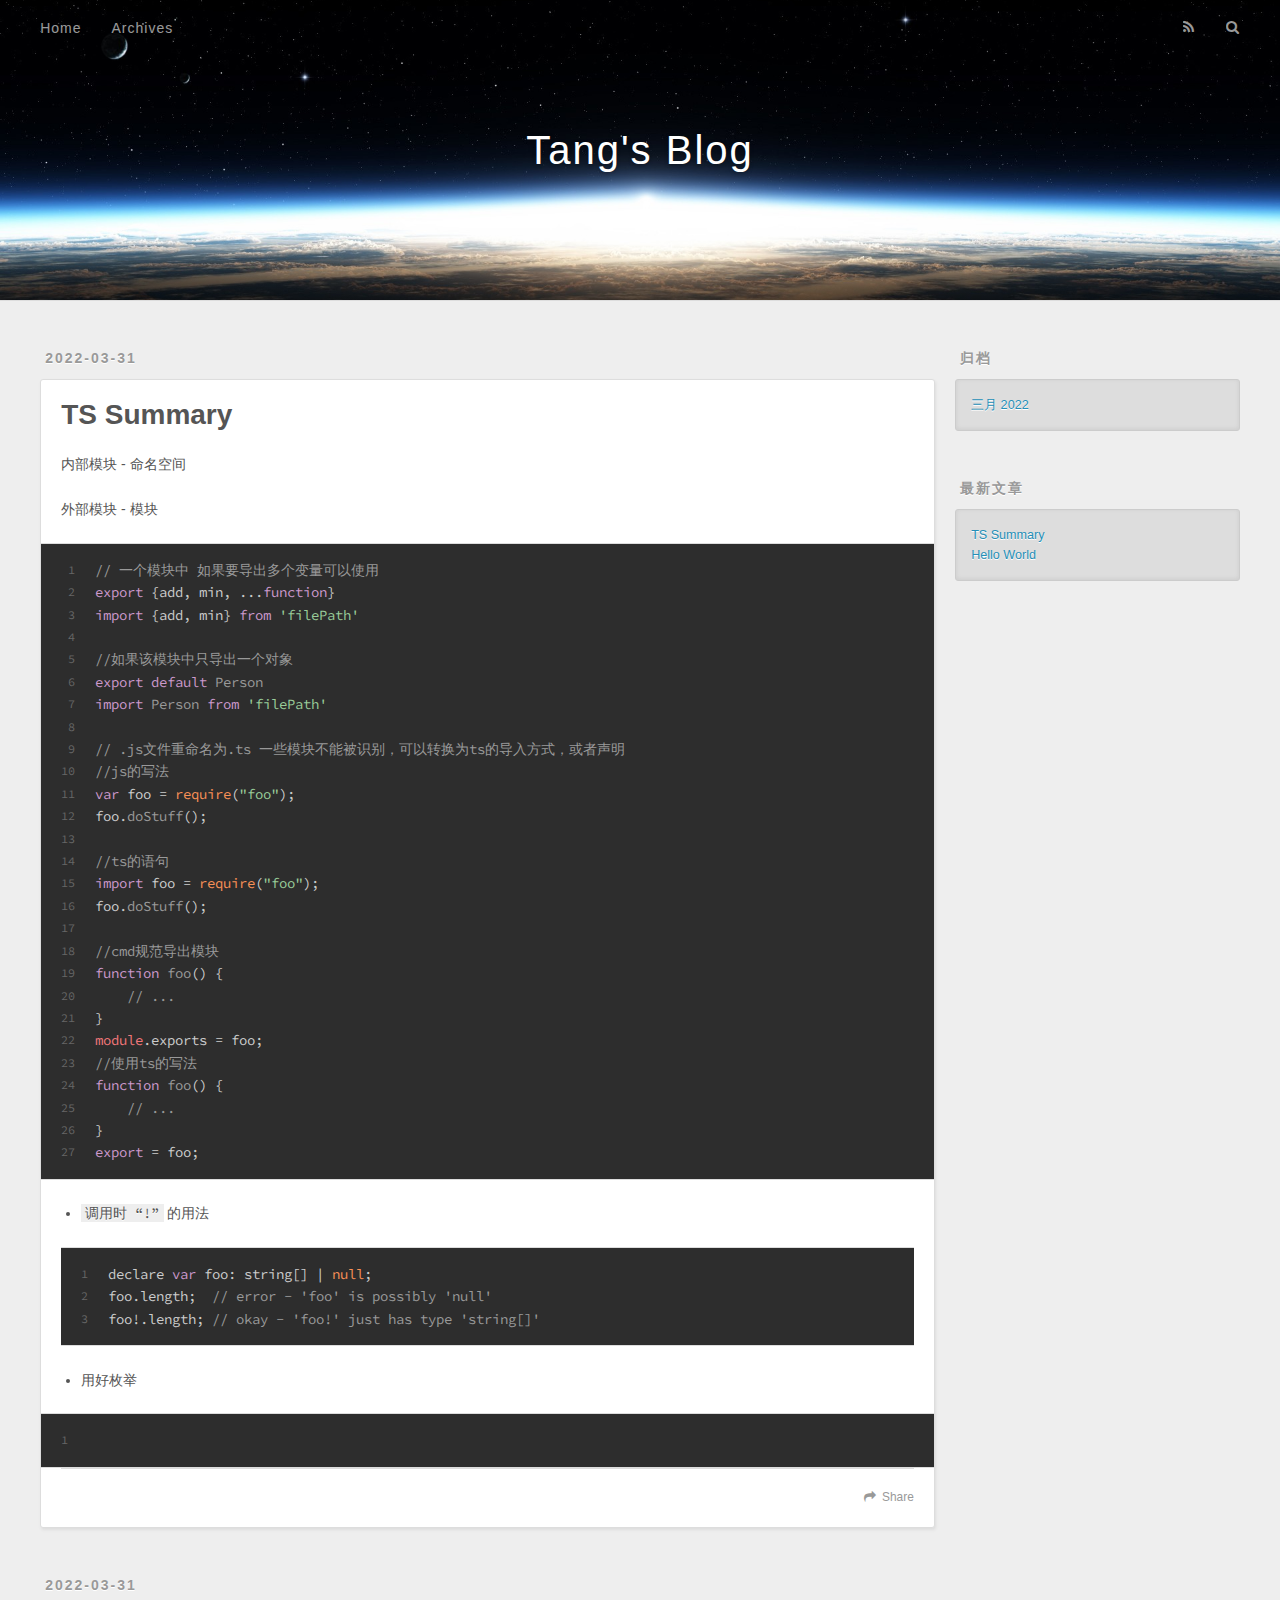
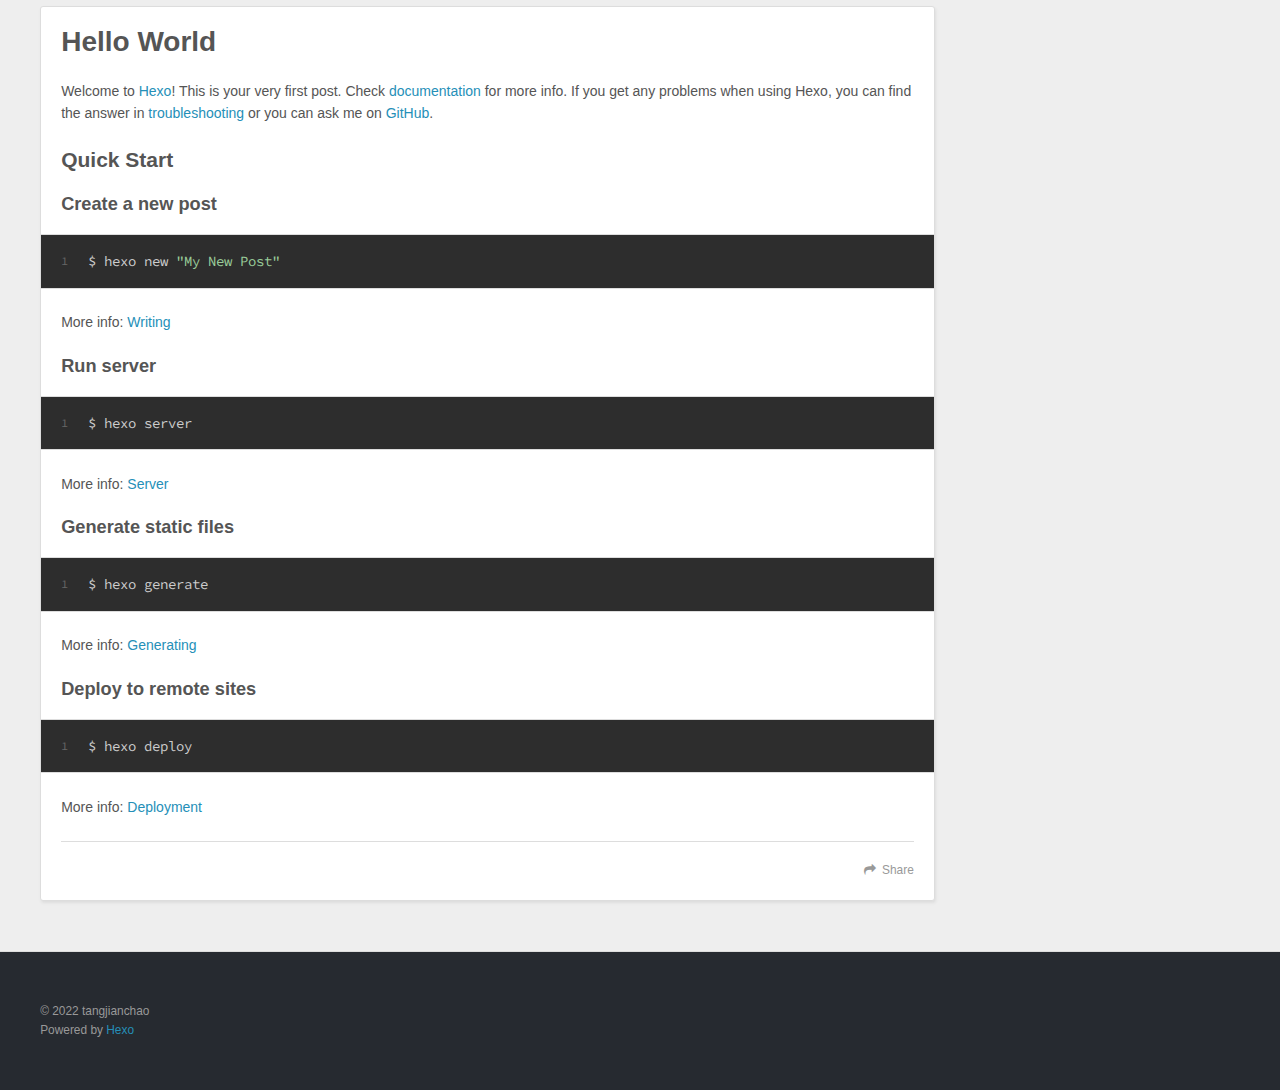
==== index.html @ de5fd74d "init" ====
<!DOCTYPE html>
<html>
<head>
  <meta charset="utf-8">
  

  
  <title>Tang&#39;s Blog</title>
  <meta name="viewport" content="width=device-width, initial-scale=1, maximum-scale=1">
  <meta name="description" content="前端 react 逗猫棒的铲屎官">
<meta property="og:type" content="website">
<meta property="og:title" content="Tang&#39;s Blog">
<meta property="og:url" content="https://tang-jianchao.github.io/index.html">
<meta property="og:site_name" content="Tang&#39;s Blog">
<meta property="og:description" content="前端 react 逗猫棒的铲屎官">
<meta property="og:locale" content="zh_CN">
<meta property="article:author" content="tangjianchao">
<meta property="article:tag" content="逗猫棒的铲屎官">
<meta name="twitter:card" content="summary">
  
    <link rel="alternate" href="/atom.xml" title="Tang&#39;s Blog" type="application/atom+xml">
  
  
    <link rel="icon" href="/favicon.png">
  
  
    <link href="//fonts.googleapis.com/css?family=Source+Code+Pro" rel="stylesheet" type="text/css">
  
  
<link rel="stylesheet" href="/css/style.css">

<meta name="generator" content="Hexo 5.4.1"></head>

<body>
  <div id="container">
    <div id="wrap">
      <header id="header">
  <div id="banner"></div>
  <div id="header-outer" class="outer">
    <div id="header-title" class="inner">
      <h1 id="logo-wrap">
        <a href="/" id="logo">Tang&#39;s Blog</a>
      </h1>
      
    </div>
    <div id="header-inner" class="inner">
      <nav id="main-nav">
        <a id="main-nav-toggle" class="nav-icon"></a>
        
          <a class="main-nav-link" href="/">Home</a>
        
          <a class="main-nav-link" href="/archives">Archives</a>
        
      </nav>
      <nav id="sub-nav">
        
          <a id="nav-rss-link" class="nav-icon" href="/atom.xml" title="RSS Feed"></a>
        
        <a id="nav-search-btn" class="nav-icon" title="搜索"></a>
      </nav>
      <div id="search-form-wrap">
        <form action="//google.com/search" method="get" accept-charset="UTF-8" class="search-form"><input type="search" name="q" class="search-form-input" placeholder="Search"><button type="submit" class="search-form-submit">&#xF002;</button><input type="hidden" name="sitesearch" value="https://tang-jianchao.github.io"></form>
      </div>
    </div>
  </div>
</header>
      <div class="outer">
        <section id="main">
  
    <article id="post-TS Summary ebc41" class="article article-type-post" itemscope itemprop="blogPost">
  <div class="article-meta">
    <a href="/2022/03/31/TS%20Summary%20ebc41/" class="article-date">
  <time datetime="2022-03-31T08:31:34.282Z" itemprop="datePublished">2022-03-31</time>
</a>
    
  </div>
  <div class="article-inner">
    
    
      <header class="article-header">
        
  
    <h1 itemprop="name">
      <a class="article-title" href="/2022/03/31/TS%20Summary%20ebc41/">TS Summary</a>
    </h1>
  

      </header>
    
    <div class="article-entry" itemprop="articleBody">
      
        <p>内部模块 - 命名空间</p>
<p>外部模块 - 模块</p>
<figure class="highlight jsx"><table><tr><td class="gutter"><pre><span class="line">1</span><br><span class="line">2</span><br><span class="line">3</span><br><span class="line">4</span><br><span class="line">5</span><br><span class="line">6</span><br><span class="line">7</span><br><span class="line">8</span><br><span class="line">9</span><br><span class="line">10</span><br><span class="line">11</span><br><span class="line">12</span><br><span class="line">13</span><br><span class="line">14</span><br><span class="line">15</span><br><span class="line">16</span><br><span class="line">17</span><br><span class="line">18</span><br><span class="line">19</span><br><span class="line">20</span><br><span class="line">21</span><br><span class="line">22</span><br><span class="line">23</span><br><span class="line">24</span><br><span class="line">25</span><br><span class="line">26</span><br><span class="line">27</span><br></pre></td><td class="code"><pre><span class="line"><span class="comment">// 一个模块中 如果要导出多个变量可以使用</span></span><br><span class="line"><span class="keyword">export</span> &#123;add, min, ...<span class="keyword">function</span>&#125;</span><br><span class="line"><span class="keyword">import</span> &#123;add, min&#125; <span class="keyword">from</span> <span class="string">&#x27;filePath&#x27;</span></span><br><span class="line"></span><br><span class="line"><span class="comment">//如果该模块中只导出一个对象</span></span><br><span class="line"><span class="keyword">export</span> <span class="keyword">default</span> <span class="title class_">Person</span></span><br><span class="line"><span class="keyword">import</span> <span class="title class_">Person</span> <span class="keyword">from</span> <span class="string">&#x27;filePath&#x27;</span></span><br><span class="line"></span><br><span class="line"><span class="comment">// .js文件重命名为.ts 一些模块不能被识别，可以转换为ts的导入方式，或者声明</span></span><br><span class="line"><span class="comment">//js的写法</span></span><br><span class="line"><span class="keyword">var</span> foo = <span class="built_in">require</span>(<span class="string">&quot;foo&quot;</span>);</span><br><span class="line">foo.<span class="title function_">doStuff</span>();</span><br><span class="line"></span><br><span class="line"><span class="comment">//ts的语句</span></span><br><span class="line"><span class="keyword">import</span> foo = <span class="built_in">require</span>(<span class="string">&quot;foo&quot;</span>);</span><br><span class="line">foo.<span class="title function_">doStuff</span>();</span><br><span class="line"></span><br><span class="line"><span class="comment">//cmd规范导出模块</span></span><br><span class="line"><span class="keyword">function</span> <span class="title function_">foo</span>(<span class="params"></span>) &#123;</span><br><span class="line">    <span class="comment">// ...</span></span><br><span class="line">&#125;</span><br><span class="line"><span class="variable language_">module</span>.<span class="property">exports</span> = foo;</span><br><span class="line"><span class="comment">//使用ts的写法</span></span><br><span class="line"><span class="keyword">function</span> <span class="title function_">foo</span>(<span class="params"></span>) &#123;</span><br><span class="line">    <span class="comment">// ...</span></span><br><span class="line">&#125;</span><br><span class="line"><span class="keyword">export</span> = foo;</span><br></pre></td></tr></table></figure>

<ul>
<li><p><code>调用时 “!”</code> 的用法</p>
  <figure class="highlight jsx"><table><tr><td class="gutter"><pre><span class="line">1</span><br><span class="line">2</span><br><span class="line">3</span><br></pre></td><td class="code"><pre><span class="line">declare <span class="keyword">var</span> <span class="attr">foo</span>: string[] | <span class="literal">null</span>;</span><br><span class="line">foo.<span class="property">length</span>;  <span class="comment">// error - &#x27;foo&#x27; is possibly &#x27;null&#x27;</span></span><br><span class="line">foo!.<span class="property">length</span>; <span class="comment">// okay - &#x27;foo!&#x27; just has type &#x27;string[]&#x27;</span></span><br></pre></td></tr></table></figure>
</li>
<li><p>用好枚举</p>
</li>
</ul>
<figure class="highlight jsx"><table><tr><td class="gutter"><pre><span class="line">1</span><br></pre></td><td class="code"><pre><span class="line"></span><br></pre></td></tr></table></figure>
      
    </div>
    <footer class="article-footer">
      <a data-url="https://tang-jianchao.github.io/2022/03/31/TS%20Summary%20ebc41/" data-id="cl1erjgwk0000cg7895sy7j2w" class="article-share-link">Share</a>
      
      
    </footer>
  </div>
  
</article>


  
    <article id="post-hello-world" class="article article-type-post" itemscope itemprop="blogPost">
  <div class="article-meta">
    <a href="/2022/03/31/hello-world/" class="article-date">
  <time datetime="2022-03-31T08:31:21.574Z" itemprop="datePublished">2022-03-31</time>
</a>
    
  </div>
  <div class="article-inner">
    
    
      <header class="article-header">
        
  
    <h1 itemprop="name">
      <a class="article-title" href="/2022/03/31/hello-world/">Hello World</a>
    </h1>
  

      </header>
    
    <div class="article-entry" itemprop="articleBody">
      
        <p>Welcome to <a target="_blank" rel="noopener" href="https://hexo.io/">Hexo</a>! This is your very first post. Check <a target="_blank" rel="noopener" href="https://hexo.io/docs/">documentation</a> for more info. If you get any problems when using Hexo, you can find the answer in <a target="_blank" rel="noopener" href="https://hexo.io/docs/troubleshooting.html">troubleshooting</a> or you can ask me on <a target="_blank" rel="noopener" href="https://github.com/hexojs/hexo/issues">GitHub</a>.</p>
<h2 id="Quick-Start"><a href="#Quick-Start" class="headerlink" title="Quick Start"></a>Quick Start</h2><h3 id="Create-a-new-post"><a href="#Create-a-new-post" class="headerlink" title="Create a new post"></a>Create a new post</h3><figure class="highlight bash"><table><tr><td class="gutter"><pre><span class="line">1</span><br></pre></td><td class="code"><pre><span class="line">$ hexo new <span class="string">&quot;My New Post&quot;</span></span><br></pre></td></tr></table></figure>

<p>More info: <a target="_blank" rel="noopener" href="https://hexo.io/docs/writing.html">Writing</a></p>
<h3 id="Run-server"><a href="#Run-server" class="headerlink" title="Run server"></a>Run server</h3><figure class="highlight bash"><table><tr><td class="gutter"><pre><span class="line">1</span><br></pre></td><td class="code"><pre><span class="line">$ hexo server</span><br></pre></td></tr></table></figure>

<p>More info: <a target="_blank" rel="noopener" href="https://hexo.io/docs/server.html">Server</a></p>
<h3 id="Generate-static-files"><a href="#Generate-static-files" class="headerlink" title="Generate static files"></a>Generate static files</h3><figure class="highlight bash"><table><tr><td class="gutter"><pre><span class="line">1</span><br></pre></td><td class="code"><pre><span class="line">$ hexo generate</span><br></pre></td></tr></table></figure>

<p>More info: <a target="_blank" rel="noopener" href="https://hexo.io/docs/generating.html">Generating</a></p>
<h3 id="Deploy-to-remote-sites"><a href="#Deploy-to-remote-sites" class="headerlink" title="Deploy to remote sites"></a>Deploy to remote sites</h3><figure class="highlight bash"><table><tr><td class="gutter"><pre><span class="line">1</span><br></pre></td><td class="code"><pre><span class="line">$ hexo deploy</span><br></pre></td></tr></table></figure>

<p>More info: <a target="_blank" rel="noopener" href="https://hexo.io/docs/one-command-deployment.html">Deployment</a></p>

      
    </div>
    <footer class="article-footer">
      <a data-url="https://tang-jianchao.github.io/2022/03/31/hello-world/" data-id="cl1erjgwo0001cg789tm02evq" class="article-share-link">Share</a>
      
      
    </footer>
  </div>
  
</article>


  


</section>
        
          <aside id="sidebar">
  
    

  
    

  
    
  
    
  <div class="widget-wrap">
    <h3 class="widget-title">归档</h3>
    <div class="widget">
      <ul class="archive-list"><li class="archive-list-item"><a class="archive-list-link" href="/archives/2022/03/">三月 2022</a></li></ul>
    </div>
  </div>


  
    
  <div class="widget-wrap">
    <h3 class="widget-title">最新文章</h3>
    <div class="widget">
      <ul>
        
          <li>
            <a href="/2022/03/31/TS%20Summary%20ebc41/">TS Summary</a>
          </li>
        
          <li>
            <a href="/2022/03/31/hello-world/">Hello World</a>
          </li>
        
      </ul>
    </div>
  </div>

  
</aside>
        
      </div>
      <footer id="footer">
  
  <div class="outer">
    <div id="footer-info" class="inner">
      &copy; 2022 tangjianchao<br>
      Powered by <a href="http://hexo.io/" target="_blank">Hexo</a>
    </div>
  </div>
</footer>
    </div>
    <nav id="mobile-nav">
  
    <a href="/" class="mobile-nav-link">Home</a>
  
    <a href="/archives" class="mobile-nav-link">Archives</a>
  
</nav>
    

<script src="//ajax.googleapis.com/ajax/libs/jquery/2.0.3/jquery.min.js"></script>


  
<link rel="stylesheet" href="/fancybox/jquery.fancybox.css">

  
<script src="/fancybox/jquery.fancybox.pack.js"></script>




<script src="/js/script.js"></script>




  </div>
</body>
</html>
---- css/style.css ----
body {
  width: 100%;
}
body:before,
body:after {
  content: "";
  display: table;
}
body:after {
  clear: both;
}
html,
body,
div,
span,
applet,
object,
iframe,
h1,
h2,
h3,
h4,
h5,
h6,
p,
blockquote,
pre,
a,
abbr,
acronym,
address,
big,
cite,
code,
del,
dfn,
em,
img,
ins,
kbd,
q,
s,
samp,
small,
strike,
strong,
sub,
sup,
tt,
var,
dl,
dt,
dd,
ol,
ul,
li,
fieldset,
form,
label,
legend,
table,
caption,
tbody,
tfoot,
thead,
tr,
th,
td {
  margin: 0;
  padding: 0;
  border: 0;
  outline: 0;
  font-weight: inherit;
  font-style: inherit;
  font-family: inherit;
  font-size: 100%;
  vertical-align: baseline;
}
body {
  line-height: 1;
  color: #000;
  background: #fff;
}
ol,
ul {
  list-style: none;
}
table {
  border-collapse: separate;
  border-spacing: 0;
  vertical-align: middle;
}
caption,
th,
td {
  text-align: left;
  font-weight: normal;
  vertical-align: middle;
}
a img {
  border: none;
}
input,
button {
  margin: 0;
  padding: 0;
}
input::-moz-focus-inner,
button::-moz-focus-inner {
  border: 0;
  padding: 0;
}
@font-face {
  font-family: FontAwesome;
  font-style: normal;
  font-weight: normal;
  src: url("fonts/fontawesome-webfont.eot?v=#4.0.3");
  src: url("fonts/fontawesome-webfont.eot?#iefix&v=#4.0.3") format("embedded-opentype"), url("fonts/fontawesome-webfont.woff?v=#4.0.3") format("woff"), url("fonts/fontawesome-webfont.ttf?v=#4.0.3") format("truetype"), url("fonts/fontawesome-webfont.svg#fontawesomeregular?v=#4.0.3") format("svg");
}
html,
body,
#container {
  height: 100%;
}
body {
  background: #eee;
  font: 14px -apple-system, BlinkMacSystemFont, "Segoe UI", "Roboto", "Oxygen", "Ubuntu", "Cantarell", "Fira Sans", "Droid Sans", "Helvetica Neue", sans-serif;
  -webkit-text-size-adjust: 100%;
}
.outer {
  max-width: 1220px;
  margin: 0 auto;
  padding: 0 20px;
}
.outer:before,
.outer:after {
  content: "";
  display: table;
}
.outer:after {
  clear: both;
}
.inner {
  display: inline;
  float: left;
  width: 98.33333333333333%;
  margin: 0 0.833333333333333%;
}
.left,
.alignleft {
  float: left;
}
.right,
.alignright {
  float: right;
}
.clear {
  clear: both;
}
#container {
  position: relative;
}
.mobile-nav-on {
  overflow: hidden;
}
#wrap {
  height: 100%;
  width: 100%;
  position: absolute;
  top: 0;
  left: 0;
  -webkit-transition: 0.2s ease-out;
  -moz-transition: 0.2s ease-out;
  -ms-transition: 0.2s ease-out;
  transition: 0.2s ease-out;
  z-index: 1;
  background: #eee;
}
.mobile-nav-on #wrap {
  left: 280px;
}
@media screen and (min-width: 768px) {
  #main {
    display: inline;
    float: left;
    width: 73.33333333333333%;
    margin: 0 0.833333333333333%;
  }
}
.article-date,
.article-category-link,
.archive-year,
.widget-title {
  text-decoration: none;
  text-transform: uppercase;
  letter-spacing: 2px;
  color: #999;
  margin-bottom: 1em;
  margin-left: 5px;
  line-height: 1em;
  text-shadow: 0 1px #fff;
  font-weight: bold;
}
.article-inner,
.archive-article-inner {
  background: #fff;
  -webkit-box-shadow: 1px 2px 3px #ddd;
  box-shadow: 1px 2px 3px #ddd;
  border: 1px solid #ddd;
  border-radius: 3px;
}
.article-entry h1,
.widget h1 {
  font-size: 2em;
}
.article-entry h2,
.widget h2 {
  font-size: 1.5em;
}
.article-entry h3,
.widget h3 {
  font-size: 1.3em;
}
.article-entry h4,
.widget h4 {
  font-size: 1.2em;
}
.article-entry h5,
.widget h5 {
  font-size: 1em;
}
.article-entry h6,
.widget h6 {
  font-size: 1em;
  color: #999;
}
.article-entry hr,
.widget hr {
  border: 1px dashed #ddd;
}
.article-entry strong,
.widget strong {
  font-weight: bold;
}
.article-entry em,
.widget em,
.article-entry cite,
.widget cite {
  font-style: italic;
}
.article-entry sup,
.widget sup,
.article-entry sub,
.widget sub {
  font-size: 0.75em;
  line-height: 0;
  position: relative;
  vertical-align: baseline;
}
.article-entry sup,
.widget sup {
  top: -0.5em;
}
.article-entry sub,
.widget sub {
  bottom: -0.2em;
}
.article-entry small,
.widget small {
  font-size: 0.85em;
}
.article-entry acronym,
.widget acronym,
.article-entry abbr,
.widget abbr {
  border-bottom: 1px dotted;
}
.article-entry ul,
.widget ul,
.article-entry ol,
.widget ol,
.article-entry dl,
.widget dl {
  margin: 0 20px;
  line-height: 1.6em;
}
.article-entry ul ul,
.widget ul ul,
.article-entry ol ul,
.widget ol ul,
.article-entry ul ol,
.widget ul ol,
.article-entry ol ol,
.widget ol ol {
  margin-top: 0;
  margin-bottom: 0;
}
.article-entry ul,
.widget ul {
  list-style: disc;
}
.article-entry ol,
.widget ol {
  list-style: decimal;
}
.article-entry dt,
.widget dt {
  font-weight: bold;
}
#header {
  height: 300px;
  position: relative;
  border-bottom: 1px solid #ddd;
}
#header:before,
#header:after {
  content: "";
  position: absolute;
  left: 0;
  right: 0;
  height: 40px;
}
#header:before {
  top: 0;
  background: -webkit-linear-gradient(rgba(0,0,0,0.2), transparent);
  background: -moz-linear-gradient(rgba(0,0,0,0.2), transparent);
  background: -ms-linear-gradient(rgba(0,0,0,0.2), transparent);
  background: linear-gradient(rgba(0,0,0,0.2), transparent);
}
#header:after {
  bottom: 0;
  background: -webkit-linear-gradient(transparent, rgba(0,0,0,0.2));
  background: -moz-linear-gradient(transparent, rgba(0,0,0,0.2));
  background: -ms-linear-gradient(transparent, rgba(0,0,0,0.2));
  background: linear-gradient(transparent, rgba(0,0,0,0.2));
}
#header-outer {
  height: 100%;
  position: relative;
}
#header-inner {
  position: relative;
  overflow: hidden;
}
#banner {
  position: absolute;
  top: 0;
  left: 0;
  width: 100%;
  height: 100%;
  background: url("images/banner.jpg") center #000;
  -webkit-background-size: cover;
  -moz-background-size: cover;
  background-size: cover;
  z-index: -1;
}
#header-title {
  text-align: center;
  height: 40px;
  position: absolute;
  top: 50%;
  left: 0;
  margin-top: -20px;
}
#logo,
#subtitle {
  text-decoration: none;
  color: #fff;
  font-weight: 300;
  text-shadow: 0 1px 4px rgba(0,0,0,0.3);
}
#logo {
  font-size: 40px;
  line-height: 40px;
  letter-spacing: 2px;
}
#subtitle {
  font-size: 16px;
  line-height: 16px;
  letter-spacing: 1px;
}
#subtitle-wrap {
  margin-top: 16px;
}
#main-nav {
  float: left;
  margin-left: -15px;
}
.nav-icon,
.main-nav-link {
  float: left;
  color: #fff;
  opacity: 0.6;
  text-decoration: none;
  text-shadow: 0 1px rgba(0,0,0,0.2);
  -webkit-transition: opacity 0.2s;
  -moz-transition: opacity 0.2s;
  -ms-transition: opacity 0.2s;
  transition: opacity 0.2s;
  display: block;
  padding: 20px 15px;
}
.nav-icon:hover,
.main-nav-link:hover {
  opacity: 1;
}
.nav-icon {
  font-family: FontAwesome;
  text-align: center;
  font-size: 14px;
  width: 14px;
  height: 14px;
  padding: 20px 15px;
  position: relative;
  cursor: pointer;
}
.main-nav-link {
  font-weight: 300;
  letter-spacing: 1px;
}
@media screen and (max-width: 479px) {
  .main-nav-link {
    display: none;
  }
}
#main-nav-toggle {
  display: none;
}
#main-nav-toggle:before {
  content: "\f0c9";
}
@media screen and (max-width: 479px) {
  #main-nav-toggle {
    display: block;
  }
}
#sub-nav {
  float: right;
  margin-right: -15px;
}
#nav-rss-link:before {
  content: "\f09e";
}
#nav-search-btn:before {
  content: "\f002";
}
#search-form-wrap {
  position: absolute;
  top: 15px;
  width: 150px;
  height: 30px;
  right: -150px;
  opacity: 0;
  -webkit-transition: 0.2s ease-out;
  -moz-transition: 0.2s ease-out;
  -ms-transition: 0.2s ease-out;
  transition: 0.2s ease-out;
}
#search-form-wrap.on {
  opacity: 1;
  right: 0;
}
@media screen and (max-width: 479px) {
  #search-form-wrap {
    width: 100%;
    right: -100%;
  }
}
.search-form {
  position: absolute;
  top: 0;
  left: 0;
  right: 0;
  background: #fff;
  padding: 5px 15px;
  border-radius: 15px;
  -webkit-box-shadow: 0 0 10px rgba(0,0,0,0.3);
  box-shadow: 0 0 10px rgba(0,0,0,0.3);
}
.search-form-input {
  border: none;
  background: none;
  color: #555;
  width: 100%;
  font: 13px -apple-system, BlinkMacSystemFont, "Segoe UI", "Roboto", "Oxygen", "Ubuntu", "Cantarell", "Fira Sans", "Droid Sans", "Helvetica Neue", sans-serif;
  outline: none;
}
.search-form-input::-webkit-search-results-decoration,
.search-form-input::-webkit-search-cancel-button {
  -webkit-appearance: none;
}
.search-form-submit {
  position: absolute;
  top: 50%;
  right: 10px;
  margin-top: -7px;
  font: 13px FontAwesome;
  border: none;
  background: none;
  color: #bbb;
  cursor: pointer;
}
.search-form-submit:hover,
.search-form-submit:focus {
  color: #777;
}
.article {
  margin: 50px 0;
}
.article-inner {
  overflow: hidden;
}
.article-meta:before,
.article-meta:after {
  content: "";
  display: table;
}
.article-meta:after {
  clear: both;
}
.article-date {
  float: left;
}
.article-category {
  float: left;
  line-height: 1em;
  color: #ccc;
  text-shadow: 0 1px #fff;
  margin-left: 8px;
}
.article-category:before {
  content: "\2022";
}
.article-category-link {
  margin: 0 12px 1em;
}
.article-header {
  padding: 20px 20px 0;
}
.article-title {
  text-decoration: none;
  font-size: 2em;
  font-weight: bold;
  color: #555;
  line-height: 1.1em;
  -webkit-transition: color 0.2s;
  -moz-transition: color 0.2s;
  -ms-transition: color 0.2s;
  transition: color 0.2s;
}
a.article-title:hover {
  color: #258fb8;
}
.article-entry {
  color: #555;
  padding: 0 20px;
}
.article-entry:before,
.article-entry:after {
  content: "";
  display: table;
}
.article-entry:after {
  clear: both;
}
.article-entry p,
.article-entry table {
  line-height: 1.6em;
  margin: 1.6em 0;
}
.article-entry h1,
.article-entry h2,
.article-entry h3,
.article-entry h4,
.article-entry h5,
.article-entry h6 {
  font-weight: bold;
}
.article-entry h1,
.article-entry h2,
.article-entry h3,
.article-entry h4,
.article-entry h5,
.article-entry h6 {
  line-height: 1.1em;
  margin: 1.1em 0;
}
.article-entry a {
  color: #258fb8;
  text-decoration: none;
}
.article-entry a:hover {
  text-decoration: underline;
}
.article-entry ul,
.article-entry ol,
.article-entry dl {
  margin-top: 1.6em;
  margin-bottom: 1.6em;
}
.article-entry img,
.article-entry video {
  max-width: 100%;
  height: auto;
  display: block;
  margin: auto;
}
.article-entry iframe {
  border: none;
}
.article-entry table {
  width: 100%;
  border-collapse: collapse;
  border-spacing: 0;
}
.article-entry th {
  font-weight: bold;
  border-bottom: 3px solid #ddd;
  padding-bottom: 0.5em;
}
.article-entry td {
  border-bottom: 1px solid #ddd;
  padding: 10px 0;
}
.article-entry blockquote {
  font-family: Georgia, "Times New Roman", serif;
  font-size: 1.4em;
  margin: 1.6em 20px;
  text-align: center;
}
.article-entry blockquote footer {
  font-size: 14px;
  margin: 1.6em 0;
  font-family: -apple-system, BlinkMacSystemFont, "Segoe UI", "Roboto", "Oxygen", "Ubuntu", "Cantarell", "Fira Sans", "Droid Sans", "Helvetica Neue", sans-serif;
}
.article-entry blockquote footer cite:before {
  content: "—";
  padding: 0 0.5em;
}
.article-entry .pullquote {
  text-align: left;
  width: 45%;
  margin: 0;
}
.article-entry .pullquote.left {
  margin-left: 0.5em;
  margin-right: 1em;
}
.article-entry .pullquote.right {
  margin-right: 0.5em;
  margin-left: 1em;
}
.article-entry .caption {
  color: #999;
  display: block;
  font-size: 0.9em;
  margin-top: 0.5em;
  position: relative;
  text-align: center;
}
.article-entry .video-container {
  position: relative;
  padding-top: 56.25%;
  height: 0;
  overflow: hidden;
}
.article-entry .video-container iframe,
.article-entry .video-container object,
.article-entry .video-container embed {
  position: absolute;
  top: 0;
  left: 0;
  width: 100%;
  height: 100%;
  margin-top: 0;
}
.article-more-link a {
  display: inline-block;
  line-height: 1em;
  padding: 6px 15px;
  border-radius: 15px;
  background: #eee;
  color: #999;
  text-shadow: 0 1px #fff;
  text-decoration: none;
}
.article-more-link a:hover {
  background: #258fb8;
  color: #fff;
  text-decoration: none;
  text-shadow: 0 1px #1e7293;
}
.article-footer {
  font-size: 0.85em;
  line-height: 1.6em;
  border-top: 1px solid #ddd;
  padding-top: 1.6em;
  margin: 0 20px 20px;
}
.article-footer:before,
.article-footer:after {
  content: "";
  display: table;
}
.article-footer:after {
  clear: both;
}
.article-footer a {
  color: #999;
  text-decoration: none;
}
.article-footer a:hover {
  color: #555;
}
.article-tag-list-item {
  float: left;
  margin-right: 10px;
}
.article-tag-list-link:before {
  content: "#";
}
.article-comment-link {
  float: right;
}
.article-comment-link:before {
  content: "\f075";
  font-family: FontAwesome;
  padding-right: 8px;
}
.article-share-link {
  cursor: pointer;
  float: right;
  margin-left: 20px;
}
.article-share-link:before {
  content: "\f064";
  font-family: FontAwesome;
  padding-right: 6px;
}
#article-nav {
  position: relative;
}
#article-nav:before,
#article-nav:after {
  content: "";
  display: table;
}
#article-nav:after {
  clear: both;
}
@media screen and (min-width: 768px) {
  #article-nav {
    margin: 50px 0;
  }
  #article-nav:before {
    width: 8px;
    height: 8px;
    position: absolute;
    top: 50%;
    left: 50%;
    margin-top: -4px;
    margin-left: -4px;
    content: "";
    border-radius: 50%;
    background: #ddd;
    -webkit-box-shadow: 0 1px 2px #fff;
    box-shadow: 0 1px 2px #fff;
  }
}
.article-nav-link-wrap {
  text-decoration: none;
  text-shadow: 0 1px #fff;
  color: #999;
  -webkit-box-sizing: border-box;
  -moz-box-sizing: border-box;
  box-sizing: border-box;
  margin-top: 50px;
  text-align: center;
  display: block;
}
.article-nav-link-wrap:hover {
  color: #555;
}
@media screen and (min-width: 768px) {
  .article-nav-link-wrap {
    width: 50%;
    margin-top: 0;
  }
}
@media screen and (min-width: 768px) {
  #article-nav-newer {
    float: left;
    text-align: right;
    padding-right: 20px;
  }
}
@media screen and (min-width: 768px) {
  #article-nav-older {
    float: right;
    text-align: left;
    padding-left: 20px;
  }
}
.article-nav-caption {
  text-transform: uppercase;
  letter-spacing: 2px;
  color: #ddd;
  line-height: 1em;
  font-weight: bold;
}
#article-nav-newer .article-nav-caption {
  margin-right: -2px;
}
.article-nav-title {
  font-size: 0.85em;
  line-height: 1.6em;
  margin-top: 0.5em;
}
.article-share-box {
  position: absolute;
  display: none;
  background: #fff;
  -webkit-box-shadow: 1px 2px 10px rgba(0,0,0,0.2);
  box-shadow: 1px 2px 10px rgba(0,0,0,0.2);
  border-radius: 3px;
  margin-left: -145px;
  overflow: hidden;
  z-index: 1;
}
.article-share-box.on {
  display: block;
}
.article-share-input {
  width: 100%;
  background: none;
  -webkit-box-sizing: border-box;
  -moz-box-sizing: border-box;
  box-sizing: border-box;
  font: 14px -apple-system, BlinkMacSystemFont, "Segoe UI", "Roboto", "Oxygen", "Ubuntu", "Cantarell", "Fira Sans", "Droid Sans", "Helvetica Neue", sans-serif;
  padding: 0 15px;
  color: #555;
  outline: none;
  border: 1px solid #ddd;
  border-radius: 3px 3px 0 0;
  height: 36px;
  line-height: 36px;
}
.article-share-links {
  background: #eee;
}
.article-share-links:before,
.article-share-links:after {
  content: "";
  display: table;
}
.article-share-links:after {
  clear: both;
}
.article-share-twitter,
.article-share-facebook,
.article-share-pinterest,
.article-share-google {
  width: 50px;
  height: 36px;
  display: block;
  float: left;
  position: relative;
  color: #999;
  text-shadow: 0 1px #fff;
}
.article-share-twitter:before,
.article-share-facebook:before,
.article-share-pinterest:before,
.article-share-google:before {
  font-size: 20px;
  font-family: FontAwesome;
  width: 20px;
  height: 20px;
  position: absolute;
  top: 50%;
  left: 50%;
  margin-top: -10px;
  margin-left: -10px;
  text-align: center;
}
.article-share-twitter:hover,
.article-share-facebook:hover,
.article-share-pinterest:hover,
.article-share-google:hover {
  color: #fff;
}
.article-share-twitter:before {
  content: "\f099";
}
.article-share-twitter:hover {
  background: #00aced;
  text-shadow: 0 1px #008abe;
}
.article-share-facebook:before {
  content: "\f09a";
}
.article-share-facebook:hover {
  background: #3b5998;
  text-shadow: 0 1px #2f477a;
}
.article-share-pinterest:before {
  content: "\f0d2";
}
.article-share-pinterest:hover {
  background: #cb2027;
  text-shadow: 0 1px #a21a1f;
}
.article-share-google:before {
  content: "\f0d5";
}
.article-share-google:hover {
  background: #dd4b39;
  text-shadow: 0 1px #be3221;
}
.article-gallery {
  background: #000;
  position: relative;
}
.article-gallery-photos {
  position: relative;
  overflow: hidden;
}
.article-gallery-img {
  display: none;
  max-width: 100%;
}
.article-gallery-img:first-child {
  display: block;
}
.article-gallery-img.loaded {
  position: absolute;
  display: block;
}
.article-gallery-img img {
  display: block;
  max-width: 100%;
  margin: 0 auto;
}
#comments {
  background: #fff;
  -webkit-box-shadow: 1px 2px 3px #ddd;
  box-shadow: 1px 2px 3px #ddd;
  padding: 20px;
  border: 1px solid #ddd;
  border-radius: 3px;
  margin: 50px 0;
}
#comments a {
  color: #258fb8;
}
.archives-wrap {
  margin: 50px 0;
}
.archives:before,
.archives:after {
  content: "";
  display: table;
}
.archives:after {
  clear: both;
}
.archive-year-wrap {
  margin-bottom: 1em;
}
.archives {
  -webkit-column-gap: 10px;
  -moz-column-gap: 10px;
  column-gap: 10px;
}
@media screen and (min-width: 480px) and (max-width: 767px) {
  .archives {
    -webkit-column-count: 2;
    -moz-column-count: 2;
    column-count: 2;
  }
}
@media screen and (min-width: 768px) {
  .archives {
    -webkit-column-count: 3;
    -moz-column-count: 3;
    column-count: 3;
  }
}
.archive-article {
  -webkit-column-break-inside: avoid;
  page-break-inside: avoid;
  overflow: hidden;
  break-inside: avoid-column;
}
.archive-article-inner {
  padding: 10px;
  margin-bottom: 15px;
}
.archive-article-title {
  text-decoration: none;
  font-weight: bold;
  color: #555;
  -webkit-transition: color 0.2s;
  -moz-transition: color 0.2s;
  -ms-transition: color 0.2s;
  transition: color 0.2s;
  line-height: 1.6em;
}
.archive-article-title:hover {
  color: #258fb8;
}
.archive-article-footer {
  margin-top: 1em;
}
.archive-article-date {
  color: #999;
  text-decoration: none;
  font-size: 0.85em;
  line-height: 1em;
  margin-bottom: 0.5em;
  display: block;
}
#page-nav {
  margin: 50px auto;
  background: #fff;
  -webkit-box-shadow: 1px 2px 3px #ddd;
  box-shadow: 1px 2px 3px #ddd;
  border: 1px solid #ddd;
  border-radius: 3px;
  text-align: center;
  color: #999;
  overflow: hidden;
}
#page-nav:before,
#page-nav:after {
  content: "";
  display: table;
}
#page-nav:after {
  clear: both;
}
#page-nav a,
#page-nav span {
  padding: 10px 20px;
  line-height: 1;
  height: 2ex;
}
#page-nav a {
  color: #999;
  text-decoration: none;
}
#page-nav a:hover {
  background: #999;
  color: #fff;
}
#page-nav .prev {
  float: left;
}
#page-nav .next {
  float: right;
}
#page-nav .page-number {
  display: inline-block;
}
@media screen and (max-width: 479px) {
  #page-nav .page-number {
    display: none;
  }
}
#page-nav .current {
  color: #555;
  font-weight: bold;
}
#page-nav .space {
  color: #ddd;
}
#footer {
  background: #262a30;
  padding: 50px 0;
  border-top: 1px solid #ddd;
  color: #999;
}
#footer a {
  color: #258fb8;
  text-decoration: none;
}
#footer a:hover {
  text-decoration: underline;
}
#footer-info {
  line-height: 1.6em;
  font-size: 0.85em;
}
.article-entry pre,
.article-entry .highlight {
  background: #2d2d2d;
  margin: 0 -20px;
  padding: 15px 20px;
  border-style: solid;
  border-color: #ddd;
  border-width: 1px 0;
  overflow: auto;
  color: #ccc;
  line-height: 22.400000000000002px;
}
.article-entry .highlight .gutter pre,
.article-entry .gist .gist-file .gist-data .line-numbers {
  color: #666;
  font-size: 0.85em;
}
.article-entry pre,
.article-entry code {
  font-family: "Source Code Pro", Consolas, Monaco, Menlo, Consolas, monospace;
}
.article-entry code {
  background: #eee;
  text-shadow: 0 1px #fff;
  padding: 0 0.3em;
}
.article-entry pre code {
  background: none;
  text-shadow: none;
  padding: 0;
}
.article-entry .highlight pre {
  border: none;
  margin: 0;
  padding: 0;
}
.article-entry .highlight table {
  margin: 0;
  width: auto;
}
.article-entry .highlight td {
  border: none;
  padding: 0;
}
.article-entry .highlight figcaption {
  font-size: 0.85em;
  color: #999;
  line-height: 1em;
  margin-bottom: 1em;
}
.article-entry .highlight figcaption:before,
.article-entry .highlight figcaption:after {
  content: "";
  display: table;
}
.article-entry .highlight figcaption:after {
  clear: both;
}
.article-entry .highlight figcaption a {
  float: right;
}
.article-entry .highlight .gutter pre {
  text-align: right;
  padding-right: 20px;
}
.article-entry .highlight .line {
  height: 22.400000000000002px;
}
.article-entry .highlight .line.marked {
  background: #515151;
}
.article-entry .gist {
  margin: 0 -20px;
  border-style: solid;
  border-color: #ddd;
  border-width: 1px 0;
  background: #2d2d2d;
  padding: 15px 20px 15px 0;
}
.article-entry .gist .gist-file {
  border: none;
  font-family: "Source Code Pro", Consolas, Monaco, Menlo, Consolas, monospace;
  margin: 0;
}
.article-entry .gist .gist-file .gist-data {
  background: none;
  border: none;
}
.article-entry .gist .gist-file .gist-data .line-numbers {
  background: none;
  border: none;
  padding: 0 20px 0 0;
}
.article-entry .gist .gist-file .gist-data .line-data {
  padding: 0 !important;
}
.article-entry .gist .gist-file .highlight {
  margin: 0;
  padding: 0;
  border: none;
}
.article-entry .gist .gist-file .gist-meta {
  background: #2d2d2d;
  color: #999;
  font: 0.85em -apple-system, BlinkMacSystemFont, "Segoe UI", "Roboto", "Oxygen", "Ubuntu", "Cantarell", "Fira Sans", "Droid Sans", "Helvetica Neue", sans-serif;
  text-shadow: 0 0;
  padding: 0;
  margin-top: 1em;
  margin-left: 20px;
}
.article-entry .gist .gist-file .gist-meta a {
  color: #258fb8;
  font-weight: normal;
}
.article-entry .gist .gist-file .gist-meta a:hover {
  text-decoration: underline;
}
pre .comment,
pre .title {
  color: #999;
}
pre .variable,
pre .attribute,
pre .tag,
pre .regexp,
pre .ruby .constant,
pre .xml .tag .title,
pre .xml .pi,
pre .xml .doctype,
pre .html .doctype,
pre .css .id,
pre .css .class,
pre .css .pseudo {
  color: #f2777a;
}
pre .number,
pre .preprocessor,
pre .built_in,
pre .literal,
pre .params,
pre .constant {
  color: #f99157;
}
pre .class,
pre .ruby .class .title,
pre .css .rules .attribute {
  color: #9c9;
}
pre .string,
pre .value,
pre .inheritance,
pre .header,
pre .ruby .symbol,
pre .xml .cdata {
  color: #9c9;
}
pre .css .hexcolor {
  color: #6cc;
}
pre .function,
pre .python .decorator,
pre .python .title,
pre .ruby .function .title,
pre .ruby .title .keyword,
pre .perl .sub,
pre .javascript .title,
pre .coffeescript .title {
  color: #69c;
}
pre .keyword,
pre .javascript .function {
  color: #c9c;
}
@media screen and (max-width: 479px) {
  #mobile-nav {
    position: absolute;
    top: 0;
    left: 0;
    width: 280px;
    height: 100%;
    background: #191919;
    border-right: 1px solid #fff;
  }
}
@media screen and (max-width: 479px) {
  .mobile-nav-link {
    display: block;
    color: #999;
    text-decoration: none;
    padding: 15px 20px;
    font-weight: bold;
  }
  .mobile-nav-link:hover {
    color: #fff;
  }
}
@media screen and (min-width: 768px) {
  #sidebar {
    display: inline;
    float: left;
    width: 23.333333333333332%;
    margin: 0 0.833333333333333%;
  }
}
.widget-wrap {
  margin: 50px 0;
}
.widget {
  color: #777;
  text-shadow: 0 1px #fff;
  background: #ddd;
  -webkit-box-shadow: 0 -1px 4px #ccc inset;
  box-shadow: 0 -1px 4px #ccc inset;
  border: 1px solid #ccc;
  padding: 15px;
  border-radius: 3px;
}
.widget a {
  color: #258fb8;
  text-decoration: none;
}
.widget a:hover {
  text-decoration: underline;
}
.widget ul ul,
.widget ol ul,
.widget dl ul,
.widget ul ol,
.widget ol ol,
.widget dl ol,
.widget ul dl,
.widget ol dl,
.widget dl dl {
  margin-left: 15px;
  list-style: disc;
}
.widget {
  line-height: 1.6em;
  word-wrap: break-word;
  font-size: 0.9em;
}
.widget ul,
.widget ol {
  list-style: none;
  margin: 0;
}
.widget ul ul,
.widget ol ul,
.widget ul ol,
.widget ol ol {
  margin: 0 20px;
}
.widget ul ul,
.widget ol ul {
  list-style: disc;
}
.widget ul ol,
.widget ol ol {
  list-style: decimal;
}
.category-list-count,
.tag-list-count,
.archive-list-count {
  padding-left: 5px;
  color: #999;
  font-size: 0.85em;
}
.category-list-count:before,
.tag-list-count:before,
.archive-list-count:before {
  content: "(";
}
.category-list-count:after,
.tag-list-count:after,
.archive-list-count:after {
  content: ")";
}
.tagcloud a {
  margin-right: 5px;
  display: inline-block;
}
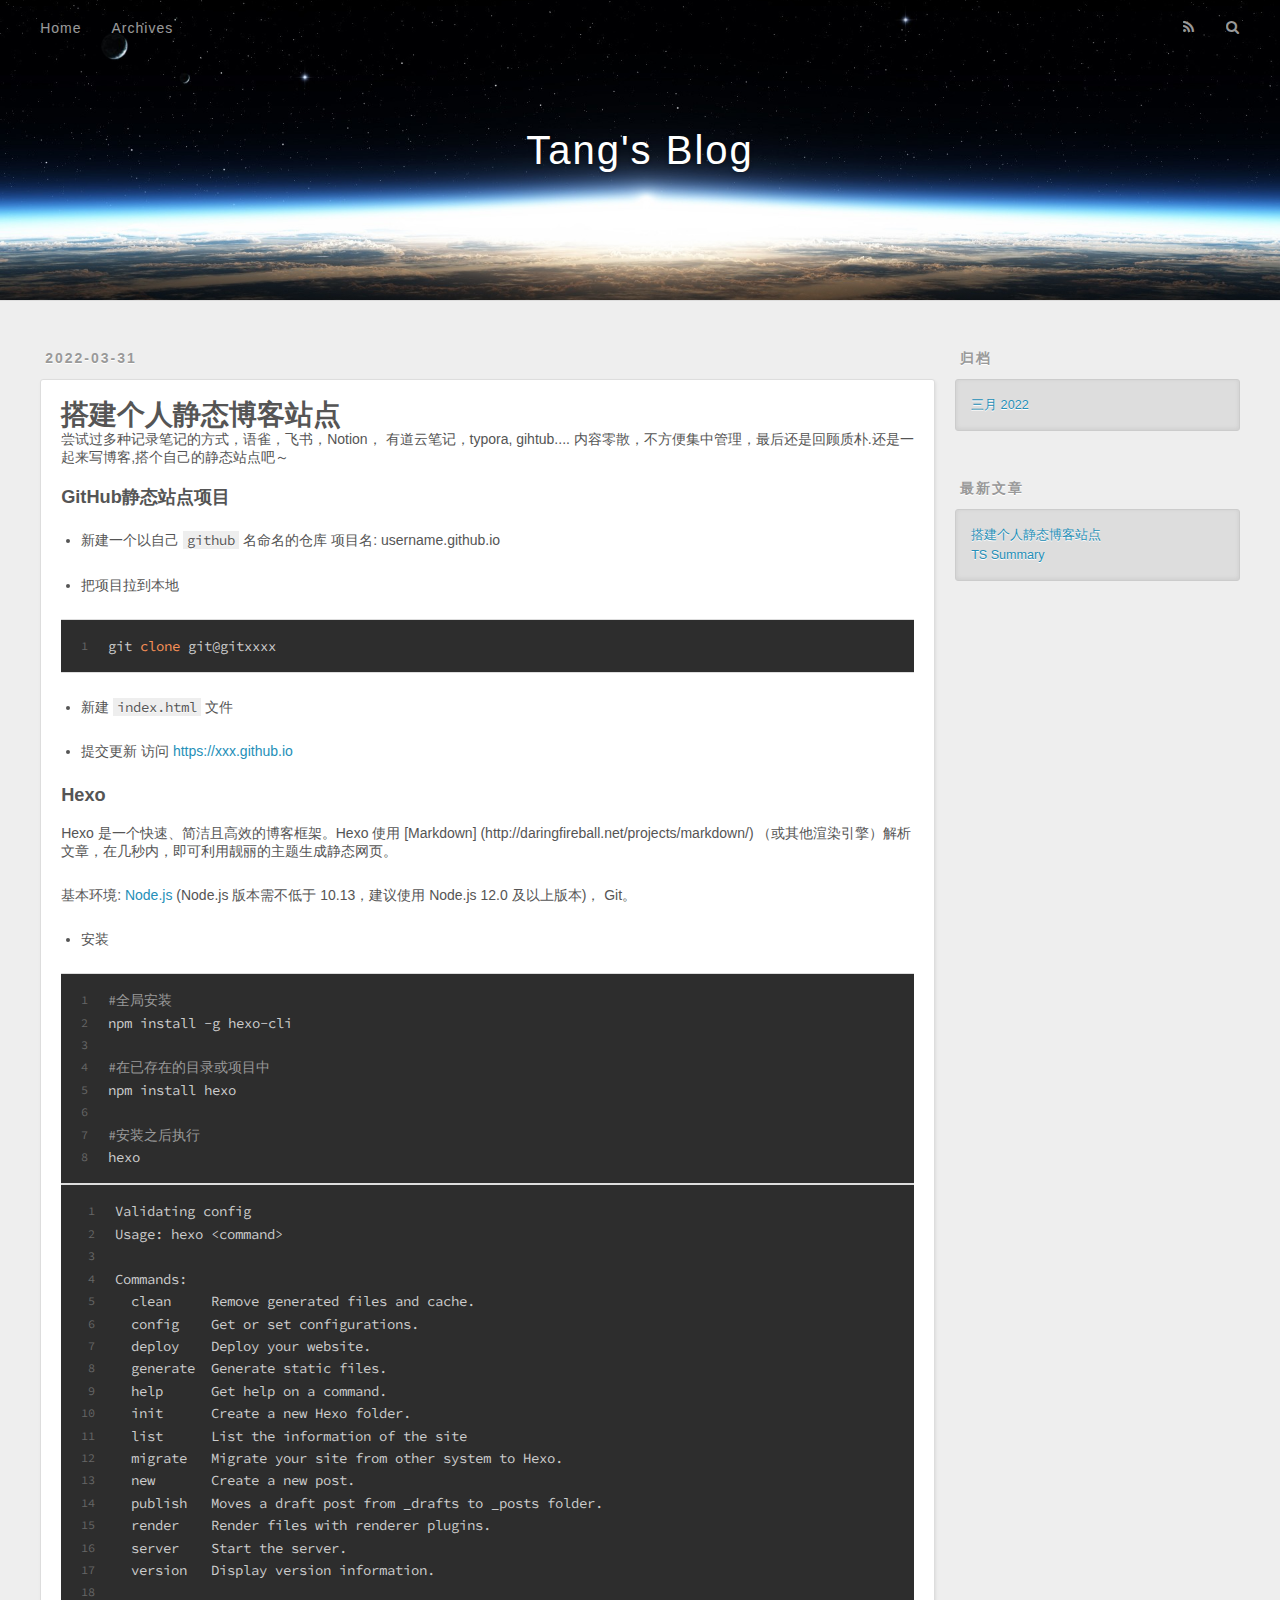
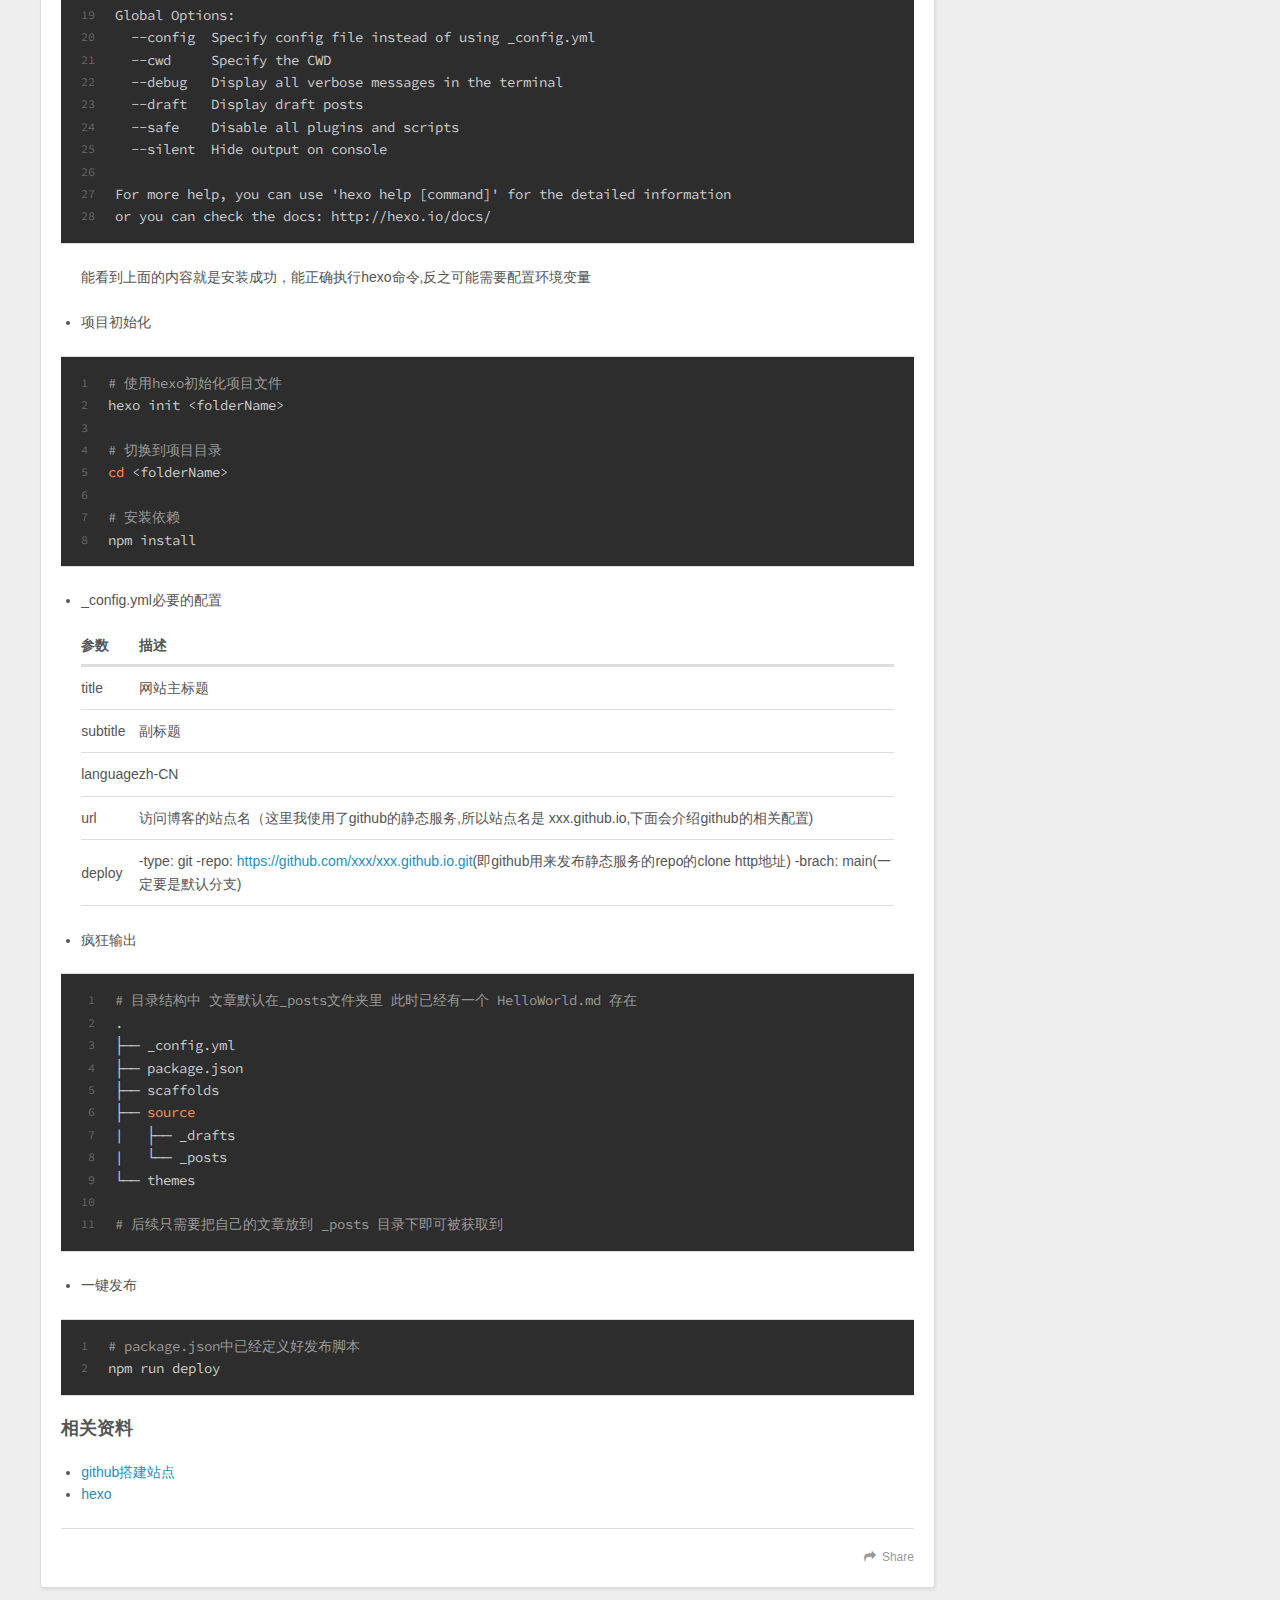
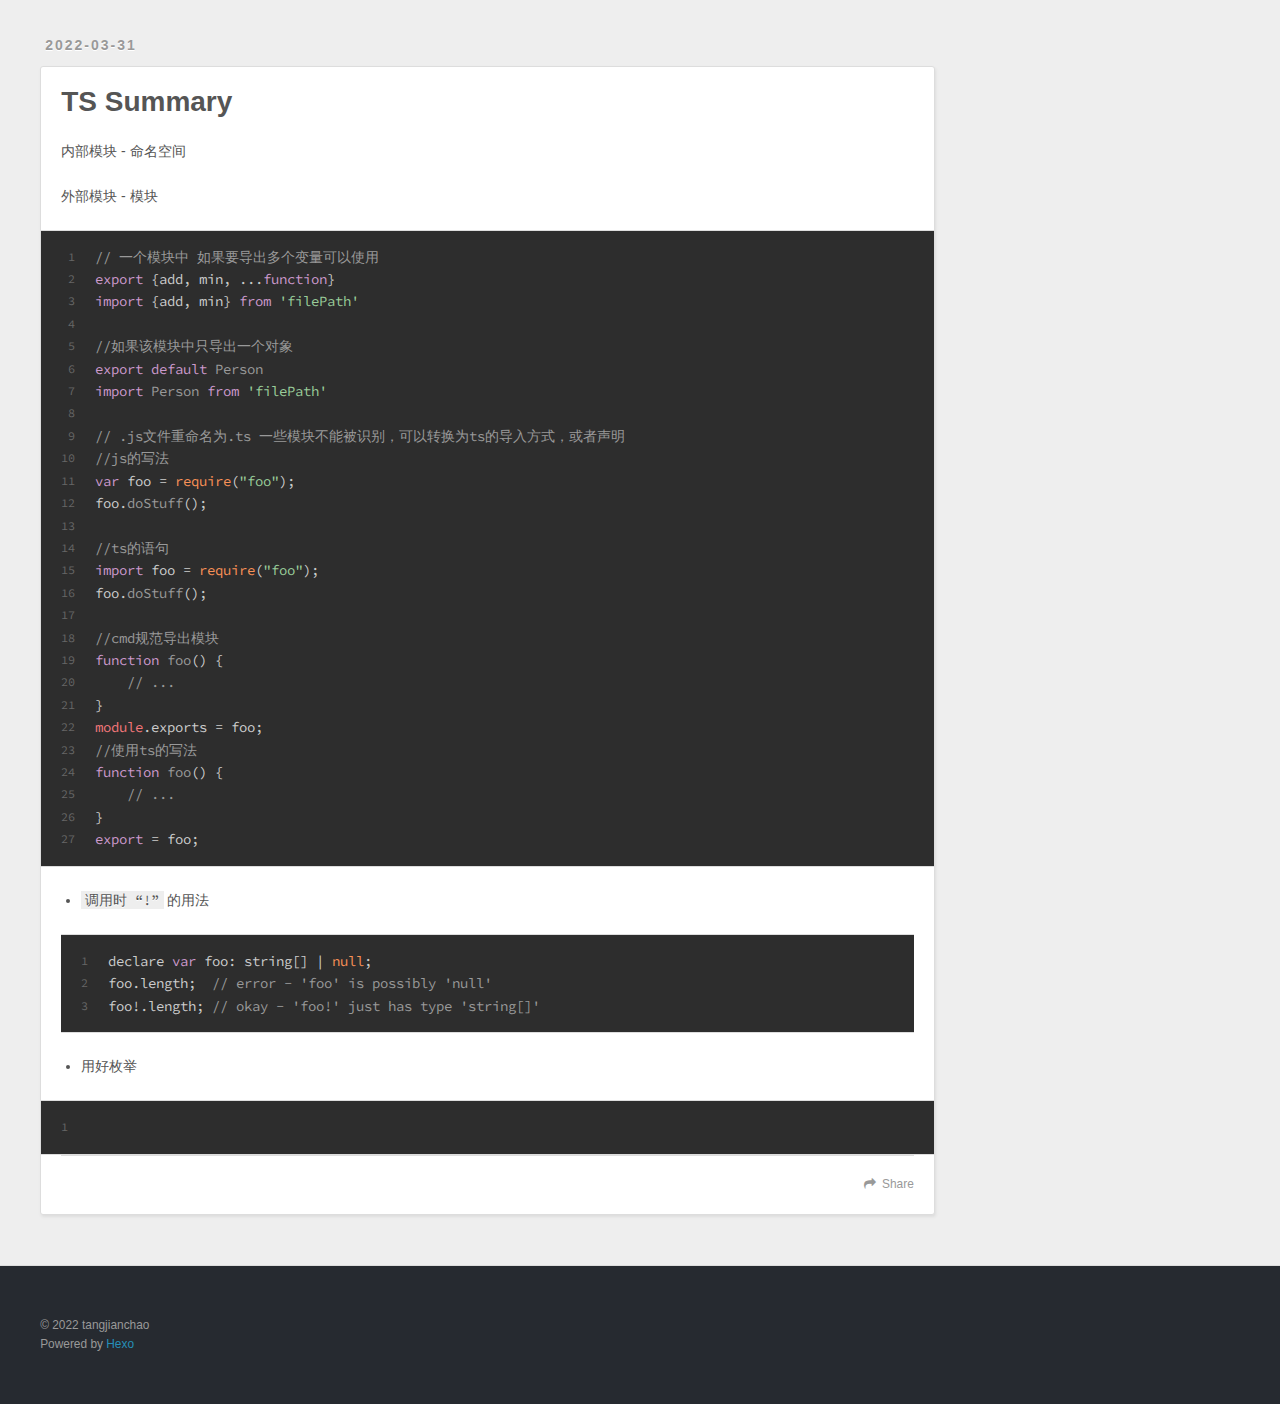
==== commit 791453e4: "init" ====
--- a/index.html
+++ b/index.html
@@ -67,9 +67,118 @@
       <div class="outer">
         <section id="main">
   
-    <article id="post-TS Summary ebc41" class="article article-type-post" itemscope itemprop="blogPost">
+    <article id="post-搭建个人静态博客站点 " class="article article-type-post" itemscope itemprop="blogPost">
   <div class="article-meta">
-    <a href="/2022/03/31/TS%20Summary%20ebc41/" class="article-date">
+    <a href="/2022/03/31/%E6%90%AD%E5%BB%BA%E4%B8%AA%E4%BA%BA%E9%9D%99%E6%80%81%E5%8D%9A%E5%AE%A2%E7%AB%99%E7%82%B9%20/" class="article-date">
+  <time datetime="2022-03-31T10:10:31.669Z" itemprop="datePublished">2022-03-31</time>
+</a>
+    
+  </div>
+  <div class="article-inner">
+    
+    
+      <header class="article-header">
+        
+  
+    <h1 itemprop="name">
+      <a class="article-title" href="/2022/03/31/%E6%90%AD%E5%BB%BA%E4%B8%AA%E4%BA%BA%E9%9D%99%E6%80%81%E5%8D%9A%E5%AE%A2%E7%AB%99%E7%82%B9%20/">搭建个人静态博客站点</a>
+    </h1>
+  
+
+      </header>
+    
+    <div class="article-entry" itemprop="articleBody">
+      
+        <aside>
+    尝试过多种记录笔记的方式，语雀，飞书，Notion， 有道云笔记，typora, gihtub....
+内容零散，不方便集中管理，最后还是回顾质朴.还是一起来写博客,搭个自己的静态站点吧～
+</aside>
+
+<h3 id="GitHub静态站点项目"><a href="#GitHub静态站点项目" class="headerlink" title="GitHub静态站点项目"></a>GitHub静态站点项目</h3><ul>
+<li><p>新建一个以自己 <code>github</code> 名命名的仓库 项目名:  username.github.io</p>
+</li>
+<li><p>把项目拉到本地</p>
+  <figure class="highlight bash"><table><tr><td class="gutter"><pre><span class="line">1</span><br></pre></td><td class="code"><pre><span class="line">git <span class="built_in">clone</span> git@gitxxxx</span><br></pre></td></tr></table></figure>
+</li>
+<li><p>新建 <code>index.html</code> 文件</p>
+</li>
+<li><p>提交更新 访问 <a target="_blank" rel="noopener" href="https://xxx.github.io/">https://xxx.github.io</a></p>
+</li>
+</ul>
+<h3 id="Hexo"><a href="#Hexo" class="headerlink" title="Hexo"></a>Hexo</h3><aside>
+       Hexo 是一个快速、简洁且高效的博客框架。Hexo 使用 [Markdown]
+    (http://daringfireball.net/projects/markdown/)
+（或其他渲染引擎）解析文章，在几秒内，即可利用靓丽的主题生成静态网页。
+</aside>
+
+<p>基本环境:  <a target="_blank" rel="noopener" href="http://nodejs.org/">Node.js</a> (Node.js 版本需不低于 10.13，建议使用 Node.js 12.0 及以上版本)， Git。</p>
+<ul>
+<li><p>安装</p>
+  <figure class="highlight bash"><table><tr><td class="gutter"><pre><span class="line">1</span><br><span class="line">2</span><br><span class="line">3</span><br><span class="line">4</span><br><span class="line">5</span><br><span class="line">6</span><br><span class="line">7</span><br><span class="line">8</span><br></pre></td><td class="code"><pre><span class="line"><span class="comment">#全局安装</span></span><br><span class="line">npm install -g hexo-cli</span><br><span class="line"></span><br><span class="line"><span class="comment">#在已存在的目录或项目中</span></span><br><span class="line">npm install hexo</span><br><span class="line"></span><br><span class="line"><span class="comment">#安装之后执行 </span></span><br><span class="line">hexo</span><br></pre></td></tr></table></figure>
+  <figure class="highlight plaintext"><table><tr><td class="gutter"><pre><span class="line">1</span><br><span class="line">2</span><br><span class="line">3</span><br><span class="line">4</span><br><span class="line">5</span><br><span class="line">6</span><br><span class="line">7</span><br><span class="line">8</span><br><span class="line">9</span><br><span class="line">10</span><br><span class="line">11</span><br><span class="line">12</span><br><span class="line">13</span><br><span class="line">14</span><br><span class="line">15</span><br><span class="line">16</span><br><span class="line">17</span><br><span class="line">18</span><br><span class="line">19</span><br><span class="line">20</span><br><span class="line">21</span><br><span class="line">22</span><br><span class="line">23</span><br><span class="line">24</span><br><span class="line">25</span><br><span class="line">26</span><br><span class="line">27</span><br><span class="line">28</span><br></pre></td><td class="code"><pre><span class="line">Validating config</span><br><span class="line">Usage: hexo &lt;command&gt;</span><br><span class="line"></span><br><span class="line">Commands:</span><br><span class="line">  clean     Remove generated files and cache.</span><br><span class="line">  config    Get or set configurations.</span><br><span class="line">  deploy    Deploy your website.</span><br><span class="line">  generate  Generate static files.</span><br><span class="line">  help      Get help on a command.</span><br><span class="line">  init      Create a new Hexo folder.</span><br><span class="line">  list      List the information of the site</span><br><span class="line">  migrate   Migrate your site from other system to Hexo.</span><br><span class="line">  new       Create a new post.</span><br><span class="line">  publish   Moves a draft post from _drafts to _posts folder.</span><br><span class="line">  render    Render files with renderer plugins.</span><br><span class="line">  server    Start the server.</span><br><span class="line">  version   Display version information.</span><br><span class="line"></span><br><span class="line">Global Options:</span><br><span class="line">  --config  Specify config file instead of using _config.yml</span><br><span class="line">  --cwd     Specify the CWD</span><br><span class="line">  --debug   Display all verbose messages in the terminal</span><br><span class="line">  --draft   Display draft posts</span><br><span class="line">  --safe    Disable all plugins and scripts</span><br><span class="line">  --silent  Hide output on console</span><br><span class="line"></span><br><span class="line">For more help, you can use &#x27;hexo help [command]&#x27; for the detailed information</span><br><span class="line">or you can check the docs: http://hexo.io/docs/</span><br></pre></td></tr></table></figure>
+<p>  能看到上面的内容就是安装成功，能正确执行hexo命令,反之可能需要配置环境变量</p>
+</li>
+<li><p>项目初始化</p>
+  <figure class="highlight bash"><table><tr><td class="gutter"><pre><span class="line">1</span><br><span class="line">2</span><br><span class="line">3</span><br><span class="line">4</span><br><span class="line">5</span><br><span class="line">6</span><br><span class="line">7</span><br><span class="line">8</span><br></pre></td><td class="code"><pre><span class="line"><span class="comment"># 使用hexo初始化项目文件</span></span><br><span class="line">hexo init &lt;folderName&gt; </span><br><span class="line"></span><br><span class="line"><span class="comment"># 切换到项目目录</span></span><br><span class="line"><span class="built_in">cd</span> &lt;folderName&gt;</span><br><span class="line"></span><br><span class="line"><span class="comment"># 安装依赖</span></span><br><span class="line">npm install </span><br></pre></td></tr></table></figure>
+</li>
+<li><p>_config.yml必要的配置</p>
+<table>
+<thead>
+<tr>
+<th>参数</th>
+<th>描述</th>
+</tr>
+</thead>
+<tbody><tr>
+<td>title</td>
+<td>网站主标题</td>
+</tr>
+<tr>
+<td>subtitle</td>
+<td>副标题</td>
+</tr>
+<tr>
+<td>language</td>
+<td>zh-CN</td>
+</tr>
+<tr>
+<td>url</td>
+<td>访问博客的站点名（这里我使用了github的静态服务,所以站点名是 xxx.github.io,下面会介绍github的相关配置)</td>
+</tr>
+<tr>
+<td>deploy</td>
+<td>-type: git                                                 -repo: <a target="_blank" rel="noopener" href="https://github.com/xxx/xxx.github.io.git">https://github.com/xxx/xxx.github.io.git</a>(即github用来发布静态服务的repo的clone http地址)                        -brach: main(一定要是默认分支)</td>
+</tr>
+</tbody></table>
+</li>
+<li><p>疯狂输出</p>
+  <figure class="highlight bash"><table><tr><td class="gutter"><pre><span class="line">1</span><br><span class="line">2</span><br><span class="line">3</span><br><span class="line">4</span><br><span class="line">5</span><br><span class="line">6</span><br><span class="line">7</span><br><span class="line">8</span><br><span class="line">9</span><br><span class="line">10</span><br><span class="line">11</span><br></pre></td><td class="code"><pre><span class="line"><span class="comment"># 目录结构中 文章默认在_posts文件夹里 此时已经有一个 HelloWorld.md 存在</span></span><br><span class="line">.</span><br><span class="line">├── _config.yml</span><br><span class="line">├── package.json</span><br><span class="line">├── scaffolds</span><br><span class="line">├── <span class="built_in">source</span></span><br><span class="line">|   ├── _drafts</span><br><span class="line">|   └── _posts</span><br><span class="line">└── themes</span><br><span class="line"></span><br><span class="line"><span class="comment"># 后续只需要把自己的文章放到 _posts 目录下即可被获取到</span></span><br></pre></td></tr></table></figure>
+</li>
+<li><p>一键发布</p>
+  <figure class="highlight bash"><table><tr><td class="gutter"><pre><span class="line">1</span><br><span class="line">2</span><br></pre></td><td class="code"><pre><span class="line"><span class="comment"># package.json中已经定义好发布脚本</span></span><br><span class="line">npm run deploy </span><br></pre></td></tr></table></figure>
+</li>
+</ul>
+<h3 id="相关资料"><a href="#相关资料" class="headerlink" title="相关资料"></a>相关资料</h3><ul>
+<li><a target="_blank" rel="noopener" href="https://pages.github.com/">github搭建站点</a></li>
+<li><a target="_blank" rel="noopener" href="https://hexo.io/zh-cn/docs/">hexo</a></li>
+</ul>
+
+      
+    </div>
+    <footer class="article-footer">
+      <a data-url="https://tang-jianchao.github.io/2022/03/31/%E6%90%AD%E5%BB%BA%E4%B8%AA%E4%BA%BA%E9%9D%99%E6%80%81%E5%8D%9A%E5%AE%A2%E7%AB%99%E7%82%B9%20/" data-id="cl1eugh4k0000fp786bzl6it1" class="article-share-link">Share</a>
+      
+      
+    </footer>
+  </div>
+  
+</article>
+
+
+  
+    <article id="post-ts相关" class="article article-type-post" itemscope itemprop="blogPost">
+  <div class="article-meta">
+    <a href="/2022/03/31/ts%E7%9B%B8%E5%85%B3/" class="article-date">
   <time datetime="2022-03-31T08:31:34.282Z" itemprop="datePublished">2022-03-31</time>
 </a>
     
@@ -81,7 +190,7 @@
         
   
     <h1 itemprop="name">
-      <a class="article-title" href="/2022/03/31/TS%20Summary%20ebc41/">TS Summary</a>
+      <a class="article-title" href="/2022/03/31/ts%E7%9B%B8%E5%85%B3/">TS Summary</a>
     </h1>
   
 
@@ -104,56 +213,7 @@
       
     </div>
     <footer class="article-footer">
-      <a data-url="https://tang-jianchao.github.io/2022/03/31/TS%20Summary%20ebc41/" data-id="cl1erjgwk0000cg7895sy7j2w" class="article-share-link">Share</a>
-      
-      
-    </footer>
-  </div>
-  
-</article>
-
-
-  
-    <article id="post-hello-world" class="article article-type-post" itemscope itemprop="blogPost">
-  <div class="article-meta">
-    <a href="/2022/03/31/hello-world/" class="article-date">
-  <time datetime="2022-03-31T08:31:21.574Z" itemprop="datePublished">2022-03-31</time>
-</a>
-    
-  </div>
-  <div class="article-inner">
-    
-    
-      <header class="article-header">
-        
-  
-    <h1 itemprop="name">
-      <a class="article-title" href="/2022/03/31/hello-world/">Hello World</a>
-    </h1>
-  
-
-      </header>
-    
-    <div class="article-entry" itemprop="articleBody">
-      
-        <p>Welcome to <a target="_blank" rel="noopener" href="https://hexo.io/">Hexo</a>! This is your very first post. Check <a target="_blank" rel="noopener" href="https://hexo.io/docs/">documentation</a> for more info. If you get any problems when using Hexo, you can find the answer in <a target="_blank" rel="noopener" href="https://hexo.io/docs/troubleshooting.html">troubleshooting</a> or you can ask me on <a target="_blank" rel="noopener" href="https://github.com/hexojs/hexo/issues">GitHub</a>.</p>
-<h2 id="Quick-Start"><a href="#Quick-Start" class="headerlink" title="Quick Start"></a>Quick Start</h2><h3 id="Create-a-new-post"><a href="#Create-a-new-post" class="headerlink" title="Create a new post"></a>Create a new post</h3><figure class="highlight bash"><table><tr><td class="gutter"><pre><span class="line">1</span><br></pre></td><td class="code"><pre><span class="line">$ hexo new <span class="string">&quot;My New Post&quot;</span></span><br></pre></td></tr></table></figure>
-
-<p>More info: <a target="_blank" rel="noopener" href="https://hexo.io/docs/writing.html">Writing</a></p>
-<h3 id="Run-server"><a href="#Run-server" class="headerlink" title="Run server"></a>Run server</h3><figure class="highlight bash"><table><tr><td class="gutter"><pre><span class="line">1</span><br></pre></td><td class="code"><pre><span class="line">$ hexo server</span><br></pre></td></tr></table></figure>
-
-<p>More info: <a target="_blank" rel="noopener" href="https://hexo.io/docs/server.html">Server</a></p>
-<h3 id="Generate-static-files"><a href="#Generate-static-files" class="headerlink" title="Generate static files"></a>Generate static files</h3><figure class="highlight bash"><table><tr><td class="gutter"><pre><span class="line">1</span><br></pre></td><td class="code"><pre><span class="line">$ hexo generate</span><br></pre></td></tr></table></figure>
-
-<p>More info: <a target="_blank" rel="noopener" href="https://hexo.io/docs/generating.html">Generating</a></p>
-<h3 id="Deploy-to-remote-sites"><a href="#Deploy-to-remote-sites" class="headerlink" title="Deploy to remote sites"></a>Deploy to remote sites</h3><figure class="highlight bash"><table><tr><td class="gutter"><pre><span class="line">1</span><br></pre></td><td class="code"><pre><span class="line">$ hexo deploy</span><br></pre></td></tr></table></figure>
-
-<p>More info: <a target="_blank" rel="noopener" href="https://hexo.io/docs/one-command-deployment.html">Deployment</a></p>
-
-      
-    </div>
-    <footer class="article-footer">
-      <a data-url="https://tang-jianchao.github.io/2022/03/31/hello-world/" data-id="cl1erjgwo0001cg789tm02evq" class="article-share-link">Share</a>
+      <a data-url="https://tang-jianchao.github.io/2022/03/31/ts%E7%9B%B8%E5%85%B3/" data-id="cl1eugh4o0001fp78525t837l" class="article-share-link">Share</a>
       
       
     </footer>
@@ -194,11 +254,11 @@
       <ul>
         
           <li>
-            <a href="/2022/03/31/TS%20Summary%20ebc41/">TS Summary</a>
+            <a href="/2022/03/31/%E6%90%AD%E5%BB%BA%E4%B8%AA%E4%BA%BA%E9%9D%99%E6%80%81%E5%8D%9A%E5%AE%A2%E7%AB%99%E7%82%B9%20/">搭建个人静态博客站点</a>
           </li>
         
           <li>
-            <a href="/2022/03/31/hello-world/">Hello World</a>
+            <a href="/2022/03/31/ts%E7%9B%B8%E5%85%B3/">TS Summary</a>
           </li>
         
       </ul>
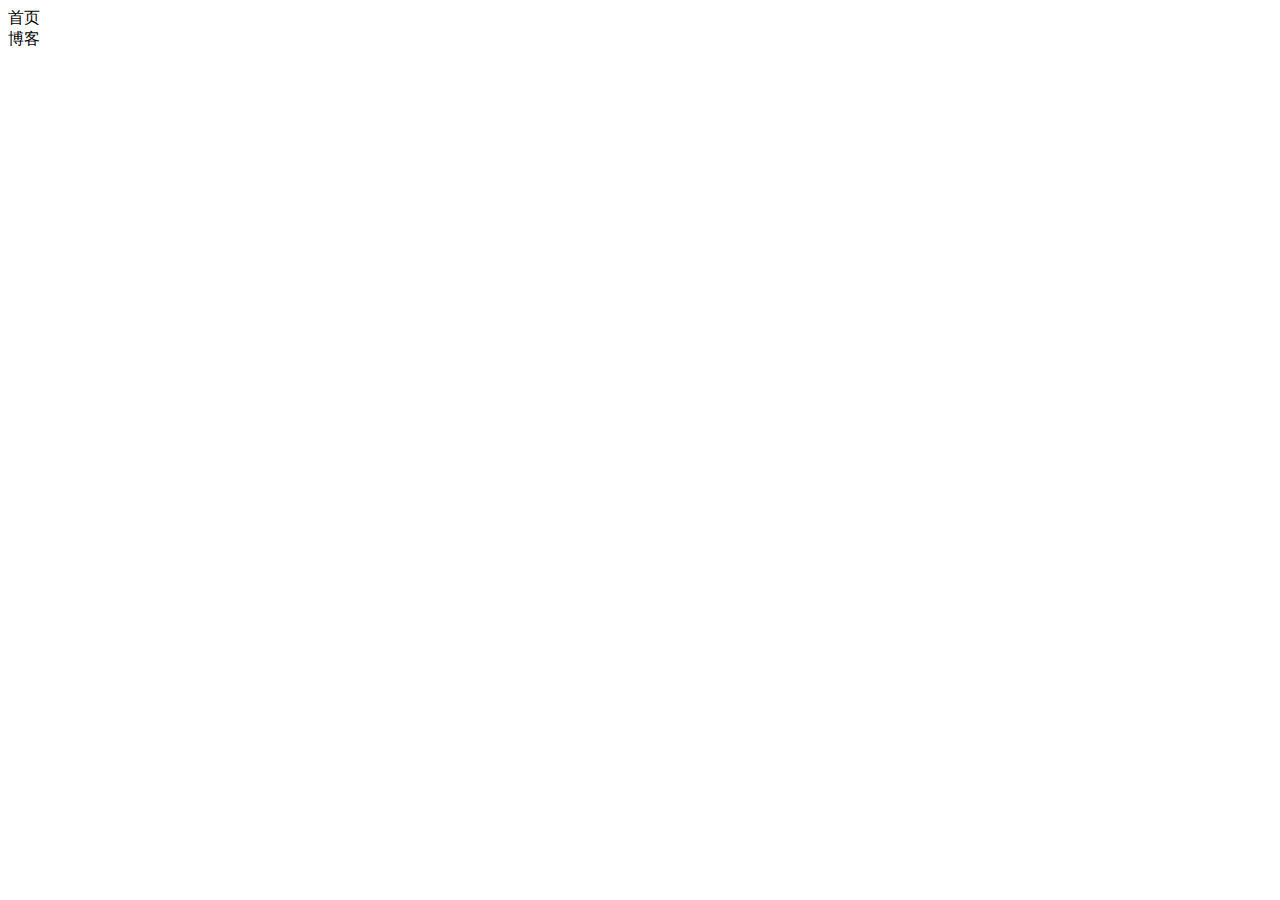
==== commit 6226c9ef: "feat:优化项目结构" ====
--- a/index.html
+++ b/index.html
@@ -1,310 +1,12 @@
 <!DOCTYPE html>
 <html>
-<head>
-  <meta charset="utf-8">
-  
-
-  
-  <title>Tang&#39;s Blog</title>
-  <meta name="viewport" content="width=device-width, initial-scale=1, maximum-scale=1">
-  <meta name="description" content="前端 react 逗猫棒的铲屎官">
-<meta property="og:type" content="website">
-<meta property="og:title" content="Tang&#39;s Blog">
-<meta property="og:url" content="https://tang-jianchao.github.io/index.html">
-<meta property="og:site_name" content="Tang&#39;s Blog">
-<meta property="og:description" content="前端 react 逗猫棒的铲屎官">
-<meta property="og:locale" content="zh_CN">
-<meta property="article:author" content="tangjianchao">
-<meta property="article:tag" content="逗猫棒的铲屎官">
-<meta name="twitter:card" content="summary">
-  
-    <link rel="alternate" href="/atom.xml" title="Tang&#39;s Blog" type="application/atom+xml">
-  
-  
-    <link rel="icon" href="/favicon.png">
-  
-  
-    <link href="//fonts.googleapis.com/css?family=Source+Code+Pro" rel="stylesheet" type="text/css">
-  
-  
-<link rel="stylesheet" href="/css/style.css">
-
-<meta name="generator" content="Hexo 5.4.1"></head>
-
-<body>
-  <div id="container">
-    <div id="wrap">
-      <header id="header">
-  <div id="banner"></div>
-  <div id="header-outer" class="outer">
-    <div id="header-title" class="inner">
-      <h1 id="logo-wrap">
-        <a href="/" id="logo">Tang&#39;s Blog</a>
-      </h1>
-      
-    </div>
-    <div id="header-inner" class="inner">
-      <nav id="main-nav">
-        <a id="main-nav-toggle" class="nav-icon"></a>
-        
-          <a class="main-nav-link" href="/">Home</a>
-        
-          <a class="main-nav-link" href="/archives">Archives</a>
-        
-      </nav>
-      <nav id="sub-nav">
-        
-          <a id="nav-rss-link" class="nav-icon" href="/atom.xml" title="RSS Feed"></a>
-        
-        <a id="nav-search-btn" class="nav-icon" title="搜索"></a>
-      </nav>
-      <div id="search-form-wrap">
-        <form action="//google.com/search" method="get" accept-charset="UTF-8" class="search-form"><input type="search" name="q" class="search-form-input" placeholder="Search"><button type="submit" class="search-form-submit">&#xF002;</button><input type="hidden" name="sitesearch" value="https://tang-jianchao.github.io"></form>
-      </div>
-    </div>
-  </div>
-</header>
-      <div class="outer">
-        <section id="main">
-  
-    <article id="post-搭建个人静态博客站点 " class="article article-type-post" itemscope itemprop="blogPost">
-  <div class="article-meta">
-    <a href="/2022/03/31/%E6%90%AD%E5%BB%BA%E4%B8%AA%E4%BA%BA%E9%9D%99%E6%80%81%E5%8D%9A%E5%AE%A2%E7%AB%99%E7%82%B9%20/" class="article-date">
-  <time datetime="2022-03-31T10:10:31.669Z" itemprop="datePublished">2022-03-31</time>
-</a>
-    
-  </div>
-  <div class="article-inner">
-    
-    
-      <header class="article-header">
-        
-  
-    <h1 itemprop="name">
-      <a class="article-title" href="/2022/03/31/%E6%90%AD%E5%BB%BA%E4%B8%AA%E4%BA%BA%E9%9D%99%E6%80%81%E5%8D%9A%E5%AE%A2%E7%AB%99%E7%82%B9%20/">搭建个人静态博客站点</a>
-    </h1>
-  
-
-      </header>
-    
-    <div class="article-entry" itemprop="articleBody">
-      
-        <aside>
-    尝试过多种记录笔记的方式，语雀，飞书，Notion， 有道云笔记，typora, gihtub....
-内容零散，不方便集中管理，最后还是回顾质朴.还是一起来写博客,搭个自己的静态站点吧～
-</aside>
-
-<h3 id="GitHub静态站点项目"><a href="#GitHub静态站点项目" class="headerlink" title="GitHub静态站点项目"></a>GitHub静态站点项目</h3><ul>
-<li><p>新建一个以自己 <code>github</code> 名命名的仓库 项目名:  username.github.io</p>
-</li>
-<li><p>把项目拉到本地</p>
-  <figure class="highlight bash"><table><tr><td class="gutter"><pre><span class="line">1</span><br></pre></td><td class="code"><pre><span class="line">git <span class="built_in">clone</span> git@gitxxxx</span><br></pre></td></tr></table></figure>
-</li>
-<li><p>新建 <code>index.html</code> 文件</p>
-</li>
-<li><p>提交更新 访问 <a target="_blank" rel="noopener" href="https://xxx.github.io/">https://xxx.github.io</a></p>
-</li>
-</ul>
-<h3 id="Hexo"><a href="#Hexo" class="headerlink" title="Hexo"></a>Hexo</h3><aside>
-       Hexo 是一个快速、简洁且高效的博客框架。Hexo 使用 [Markdown]
-    (http://daringfireball.net/projects/markdown/)
-（或其他渲染引擎）解析文章，在几秒内，即可利用靓丽的主题生成静态网页。
-</aside>
-
-<p>基本环境:  <a target="_blank" rel="noopener" href="http://nodejs.org/">Node.js</a> (Node.js 版本需不低于 10.13，建议使用 Node.js 12.0 及以上版本)， Git。</p>
-<ul>
-<li><p>安装</p>
-  <figure class="highlight bash"><table><tr><td class="gutter"><pre><span class="line">1</span><br><span class="line">2</span><br><span class="line">3</span><br><span class="line">4</span><br><span class="line">5</span><br><span class="line">6</span><br><span class="line">7</span><br><span class="line">8</span><br></pre></td><td class="code"><pre><span class="line"><span class="comment">#全局安装</span></span><br><span class="line">npm install -g hexo-cli</span><br><span class="line"></span><br><span class="line"><span class="comment">#在已存在的目录或项目中</span></span><br><span class="line">npm install hexo</span><br><span class="line"></span><br><span class="line"><span class="comment">#安装之后执行 </span></span><br><span class="line">hexo</span><br></pre></td></tr></table></figure>
-  <figure class="highlight plaintext"><table><tr><td class="gutter"><pre><span class="line">1</span><br><span class="line">2</span><br><span class="line">3</span><br><span class="line">4</span><br><span class="line">5</span><br><span class="line">6</span><br><span class="line">7</span><br><span class="line">8</span><br><span class="line">9</span><br><span class="line">10</span><br><span class="line">11</span><br><span class="line">12</span><br><span class="line">13</span><br><span class="line">14</span><br><span class="line">15</span><br><span class="line">16</span><br><span class="line">17</span><br><span class="line">18</span><br><span class="line">19</span><br><span class="line">20</span><br><span class="line">21</span><br><span class="line">22</span><br><span class="line">23</span><br><span class="line">24</span><br><span class="line">25</span><br><span class="line">26</span><br><span class="line">27</span><br><span class="line">28</span><br></pre></td><td class="code"><pre><span class="line">Validating config</span><br><span class="line">Usage: hexo &lt;command&gt;</span><br><span class="line"></span><br><span class="line">Commands:</span><br><span class="line">  clean     Remove generated files and cache.</span><br><span class="line">  config    Get or set configurations.</span><br><span class="line">  deploy    Deploy your website.</span><br><span class="line">  generate  Generate static files.</span><br><span class="line">  help      Get help on a command.</span><br><span class="line">  init      Create a new Hexo folder.</span><br><span class="line">  list      List the information of the site</span><br><span class="line">  migrate   Migrate your site from other system to Hexo.</span><br><span class="line">  new       Create a new post.</span><br><span class="line">  publish   Moves a draft post from _drafts to _posts folder.</span><br><span class="line">  render    Render files with renderer plugins.</span><br><span class="line">  server    Start the server.</span><br><span class="line">  version   Display version information.</span><br><span class="line"></span><br><span class="line">Global Options:</span><br><span class="line">  --config  Specify config file instead of using _config.yml</span><br><span class="line">  --cwd     Specify the CWD</span><br><span class="line">  --debug   Display all verbose messages in the terminal</span><br><span class="line">  --draft   Display draft posts</span><br><span class="line">  --safe    Disable all plugins and scripts</span><br><span class="line">  --silent  Hide output on console</span><br><span class="line"></span><br><span class="line">For more help, you can use &#x27;hexo help [command]&#x27; for the detailed information</span><br><span class="line">or you can check the docs: http://hexo.io/docs/</span><br></pre></td></tr></table></figure>
-<p>  能看到上面的内容就是安装成功，能正确执行hexo命令,反之可能需要配置环境变量</p>
-</li>
-<li><p>项目初始化</p>
-  <figure class="highlight bash"><table><tr><td class="gutter"><pre><span class="line">1</span><br><span class="line">2</span><br><span class="line">3</span><br><span class="line">4</span><br><span class="line">5</span><br><span class="line">6</span><br><span class="line">7</span><br><span class="line">8</span><br></pre></td><td class="code"><pre><span class="line"><span class="comment"># 使用hexo初始化项目文件</span></span><br><span class="line">hexo init &lt;folderName&gt; </span><br><span class="line"></span><br><span class="line"><span class="comment"># 切换到项目目录</span></span><br><span class="line"><span class="built_in">cd</span> &lt;folderName&gt;</span><br><span class="line"></span><br><span class="line"><span class="comment"># 安装依赖</span></span><br><span class="line">npm install </span><br></pre></td></tr></table></figure>
-</li>
-<li><p>_config.yml必要的配置</p>
-<table>
-<thead>
-<tr>
-<th>参数</th>
-<th>描述</th>
-</tr>
-</thead>
-<tbody><tr>
-<td>title</td>
-<td>网站主标题</td>
-</tr>
-<tr>
-<td>subtitle</td>
-<td>副标题</td>
-</tr>
-<tr>
-<td>language</td>
-<td>zh-CN</td>
-</tr>
-<tr>
-<td>url</td>
-<td>访问博客的站点名（这里我使用了github的静态服务,所以站点名是 xxx.github.io,下面会介绍github的相关配置)</td>
-</tr>
-<tr>
-<td>deploy</td>
-<td>-type: git                                                 -repo: <a target="_blank" rel="noopener" href="https://github.com/xxx/xxx.github.io.git">https://github.com/xxx/xxx.github.io.git</a>(即github用来发布静态服务的repo的clone http地址)                        -brach: main(一定要是默认分支)</td>
-</tr>
-</tbody></table>
-</li>
-<li><p>疯狂输出</p>
-  <figure class="highlight bash"><table><tr><td class="gutter"><pre><span class="line">1</span><br><span class="line">2</span><br><span class="line">3</span><br><span class="line">4</span><br><span class="line">5</span><br><span class="line">6</span><br><span class="line">7</span><br><span class="line">8</span><br><span class="line">9</span><br><span class="line">10</span><br><span class="line">11</span><br></pre></td><td class="code"><pre><span class="line"><span class="comment"># 目录结构中 文章默认在_posts文件夹里 此时已经有一个 HelloWorld.md 存在</span></span><br><span class="line">.</span><br><span class="line">├── _config.yml</span><br><span class="line">├── package.json</span><br><span class="line">├── scaffolds</span><br><span class="line">├── <span class="built_in">source</span></span><br><span class="line">|   ├── _drafts</span><br><span class="line">|   └── _posts</span><br><span class="line">└── themes</span><br><span class="line"></span><br><span class="line"><span class="comment"># 后续只需要把自己的文章放到 _posts 目录下即可被获取到</span></span><br></pre></td></tr></table></figure>
-</li>
-<li><p>一键发布</p>
-  <figure class="highlight bash"><table><tr><td class="gutter"><pre><span class="line">1</span><br><span class="line">2</span><br></pre></td><td class="code"><pre><span class="line"><span class="comment"># package.json中已经定义好发布脚本</span></span><br><span class="line">npm run deploy </span><br></pre></td></tr></table></figure>
-</li>
-</ul>
-<h3 id="相关资料"><a href="#相关资料" class="headerlink" title="相关资料"></a>相关资料</h3><ul>
-<li><a target="_blank" rel="noopener" href="https://pages.github.com/">github搭建站点</a></li>
-<li><a target="_blank" rel="noopener" href="https://hexo.io/zh-cn/docs/">hexo</a></li>
-</ul>
-
-      
-    </div>
-    <footer class="article-footer">
-      <a data-url="https://tang-jianchao.github.io/2022/03/31/%E6%90%AD%E5%BB%BA%E4%B8%AA%E4%BA%BA%E9%9D%99%E6%80%81%E5%8D%9A%E5%AE%A2%E7%AB%99%E7%82%B9%20/" data-id="cl1eugh4k0000fp786bzl6it1" class="article-share-link">Share</a>
-      
-      
-    </footer>
-  </div>
-  
-</article>
-
-
-  
-    <article id="post-ts相关" class="article article-type-post" itemscope itemprop="blogPost">
-  <div class="article-meta">
-    <a href="/2022/03/31/ts%E7%9B%B8%E5%85%B3/" class="article-date">
-  <time datetime="2022-03-31T08:31:34.282Z" itemprop="datePublished">2022-03-31</time>
-</a>
-    
-  </div>
-  <div class="article-inner">
-    
-    
-      <header class="article-header">
-        
-  
-    <h1 itemprop="name">
-      <a class="article-title" href="/2022/03/31/ts%E7%9B%B8%E5%85%B3/">TS Summary</a>
-    </h1>
-  
-
-      </header>
-    
-    <div class="article-entry" itemprop="articleBody">
-      
-        <p>内部模块 - 命名空间</p>
-<p>外部模块 - 模块</p>
-<figure class="highlight jsx"><table><tr><td class="gutter"><pre><span class="line">1</span><br><span class="line">2</span><br><span class="line">3</span><br><span class="line">4</span><br><span class="line">5</span><br><span class="line">6</span><br><span class="line">7</span><br><span class="line">8</span><br><span class="line">9</span><br><span class="line">10</span><br><span class="line">11</span><br><span class="line">12</span><br><span class="line">13</span><br><span class="line">14</span><br><span class="line">15</span><br><span class="line">16</span><br><span class="line">17</span><br><span class="line">18</span><br><span class="line">19</span><br><span class="line">20</span><br><span class="line">21</span><br><span class="line">22</span><br><span class="line">23</span><br><span class="line">24</span><br><span class="line">25</span><br><span class="line">26</span><br><span class="line">27</span><br></pre></td><td class="code"><pre><span class="line"><span class="comment">// 一个模块中 如果要导出多个变量可以使用</span></span><br><span class="line"><span class="keyword">export</span> &#123;add, min, ...<span class="keyword">function</span>&#125;</span><br><span class="line"><span class="keyword">import</span> &#123;add, min&#125; <span class="keyword">from</span> <span class="string">&#x27;filePath&#x27;</span></span><br><span class="line"></span><br><span class="line"><span class="comment">//如果该模块中只导出一个对象</span></span><br><span class="line"><span class="keyword">export</span> <span class="keyword">default</span> <span class="title class_">Person</span></span><br><span class="line"><span class="keyword">import</span> <span class="title class_">Person</span> <span class="keyword">from</span> <span class="string">&#x27;filePath&#x27;</span></span><br><span class="line"></span><br><span class="line"><span class="comment">// .js文件重命名为.ts 一些模块不能被识别，可以转换为ts的导入方式，或者声明</span></span><br><span class="line"><span class="comment">//js的写法</span></span><br><span class="line"><span class="keyword">var</span> foo = <span class="built_in">require</span>(<span class="string">&quot;foo&quot;</span>);</span><br><span class="line">foo.<span class="title function_">doStuff</span>();</span><br><span class="line"></span><br><span class="line"><span class="comment">//ts的语句</span></span><br><span class="line"><span class="keyword">import</span> foo = <span class="built_in">require</span>(<span class="string">&quot;foo&quot;</span>);</span><br><span class="line">foo.<span class="title function_">doStuff</span>();</span><br><span class="line"></span><br><span class="line"><span class="comment">//cmd规范导出模块</span></span><br><span class="line"><span class="keyword">function</span> <span class="title function_">foo</span>(<span class="params"></span>) &#123;</span><br><span class="line">    <span class="comment">// ...</span></span><br><span class="line">&#125;</span><br><span class="line"><span class="variable language_">module</span>.<span class="property">exports</span> = foo;</span><br><span class="line"><span class="comment">//使用ts的写法</span></span><br><span class="line"><span class="keyword">function</span> <span class="title function_">foo</span>(<span class="params"></span>) &#123;</span><br><span class="line">    <span class="comment">// ...</span></span><br><span class="line">&#125;</span><br><span class="line"><span class="keyword">export</span> = foo;</span><br></pre></td></tr></table></figure>
-
-<ul>
-<li><p><code>调用时 “!”</code> 的用法</p>
-  <figure class="highlight jsx"><table><tr><td class="gutter"><pre><span class="line">1</span><br><span class="line">2</span><br><span class="line">3</span><br></pre></td><td class="code"><pre><span class="line">declare <span class="keyword">var</span> <span class="attr">foo</span>: string[] | <span class="literal">null</span>;</span><br><span class="line">foo.<span class="property">length</span>;  <span class="comment">// error - &#x27;foo&#x27; is possibly &#x27;null&#x27;</span></span><br><span class="line">foo!.<span class="property">length</span>; <span class="comment">// okay - &#x27;foo!&#x27; just has type &#x27;string[]&#x27;</span></span><br></pre></td></tr></table></figure>
-</li>
-<li><p>用好枚举</p>
-</li>
-</ul>
-<figure class="highlight jsx"><table><tr><td class="gutter"><pre><span class="line">1</span><br></pre></td><td class="code"><pre><span class="line"></span><br></pre></td></tr></table></figure>
-      
-    </div>
-    <footer class="article-footer">
-      <a data-url="https://tang-jianchao.github.io/2022/03/31/ts%E7%9B%B8%E5%85%B3/" data-id="cl1eugh4o0001fp78525t837l" class="article-share-link">Share</a>
-      
-      
-    </footer>
-  </div>
-  
-</article>
-
-
-  
-
-
-</section>
-        
-          <aside id="sidebar">
-  
-    
-
-  
-    
-
-  
-    
-  
-    
-  <div class="widget-wrap">
-    <h3 class="widget-title">归档</h3>
-    <div class="widget">
-      <ul class="archive-list"><li class="archive-list-item"><a class="archive-list-link" href="/archives/2022/03/">三月 2022</a></li></ul>
-    </div>
-  </div>
-
-
-  
-    
-  <div class="widget-wrap">
-    <h3 class="widget-title">最新文章</h3>
-    <div class="widget">
-      <ul>
-        
-          <li>
-            <a href="/2022/03/31/%E6%90%AD%E5%BB%BA%E4%B8%AA%E4%BA%BA%E9%9D%99%E6%80%81%E5%8D%9A%E5%AE%A2%E7%AB%99%E7%82%B9%20/">搭建个人静态博客站点</a>
-          </li>
-        
-          <li>
-            <a href="/2022/03/31/ts%E7%9B%B8%E5%85%B3/">TS Summary</a>
-          </li>
-        
-      </ul>
-    </div>
-  </div>
-
-  
-</aside>
-        
-      </div>
-      <footer id="footer">
-  
-  <div class="outer">
-    <div id="footer-info" class="inner">
-      &copy; 2022 tangjianchao<br>
-      Powered by <a href="http://hexo.io/" target="_blank">Hexo</a>
-    </div>
-  </div>
-</footer>
-    </div>
-    <nav id="mobile-nav">
-  
-    <a href="/" class="mobile-nav-link">Home</a>
-  
-    <a href="/archives" class="mobile-nav-link">Archives</a>
-  
-</nav>
-    
-
-<script src="//ajax.googleapis.com/ajax/libs/jquery/2.0.3/jquery.min.js"></script>
-
-
-  
-<link rel="stylesheet" href="/fancybox/jquery.fancybox.css">
-
-  
-<script src="/fancybox/jquery.fancybox.pack.js"></script>
-
-
-
-
-<script src="/js/script.js"></script>
-
-
-
-
-  </div>
-</body>
-</html>+    <header>首页</header>
+    <body>
+       <div id="main"></div>
+       <a link="/blog/index.html">博客</a>
+    </body>
+</html>
+<script>
+    console.log('欢迎来到我的博客站点')
+     const mainDom = document.getElementById("main") 
+</script>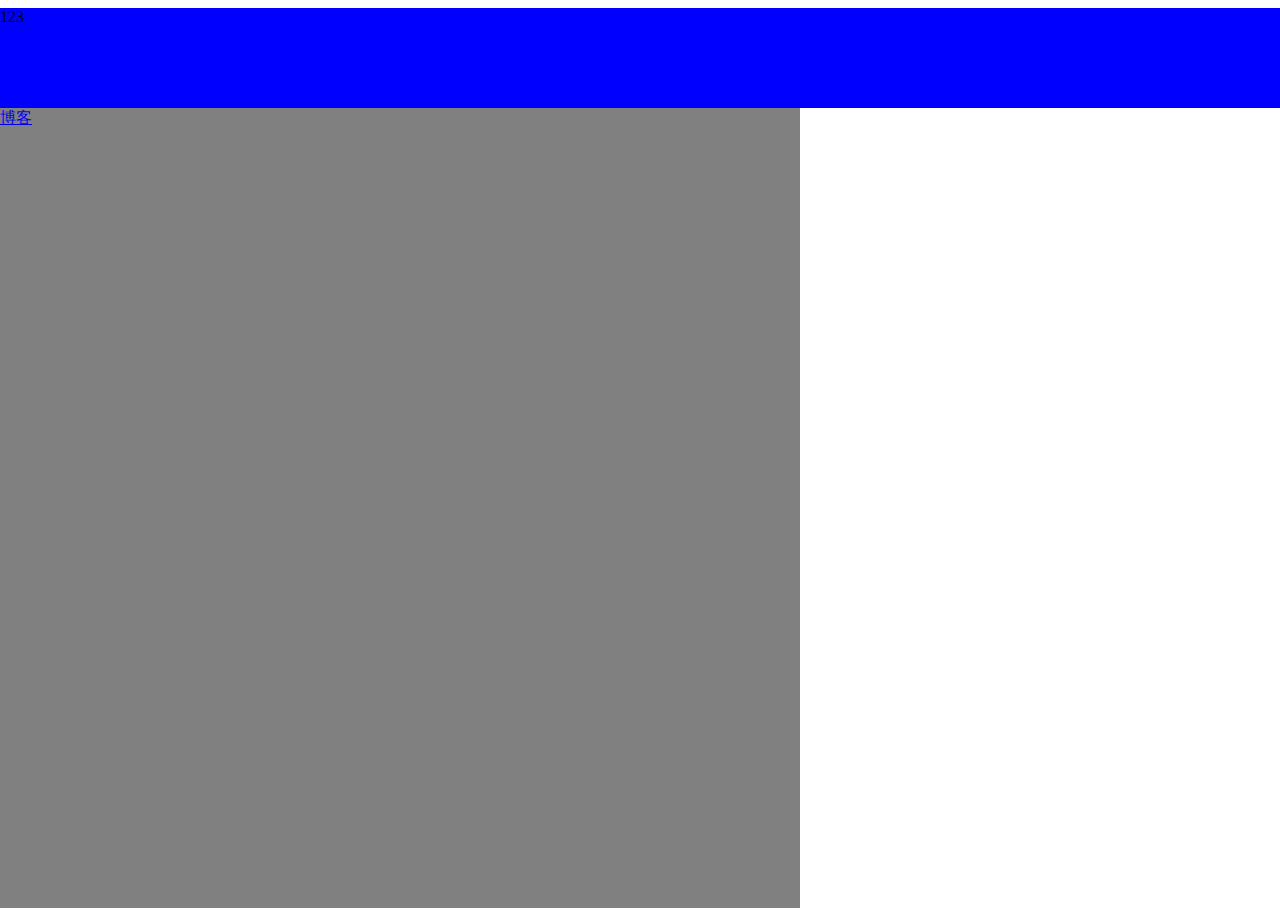
==== commit c513839f: "feat:backup分支" ====
--- a/index.html
+++ b/index.html
@@ -1,9 +1,37 @@
 <!DOCTYPE html>
 <html>
-    <header>首页</header>
+    <style type="text/css">
+        html{
+            display: flex;
+            flex-direction: column;
+            justify-content:center;
+            align-items: center;
+        }
+        nav{
+            height: 100px;
+            width: 100vw;
+            background-color: blue
+        }
+        main{
+            background-color:gray;
+            width: 800px;
+            height:800px;
+        }
+    </style>
+    <header>
+        <title>Space Site</title>
+    </header>
+    <!-- 头部标签 -->
+    <nav>
+        123
+    </nav>
     <body>
-       <div id="main"></div>
-       <a link="/blog/index.html">博客</a>
+        <!-- 正文 项目列表 -->
+        <main>
+
+            <a href="/blog/index.html">博客</a>
+        </main>
+    
     </body>
 </html>
 <script>
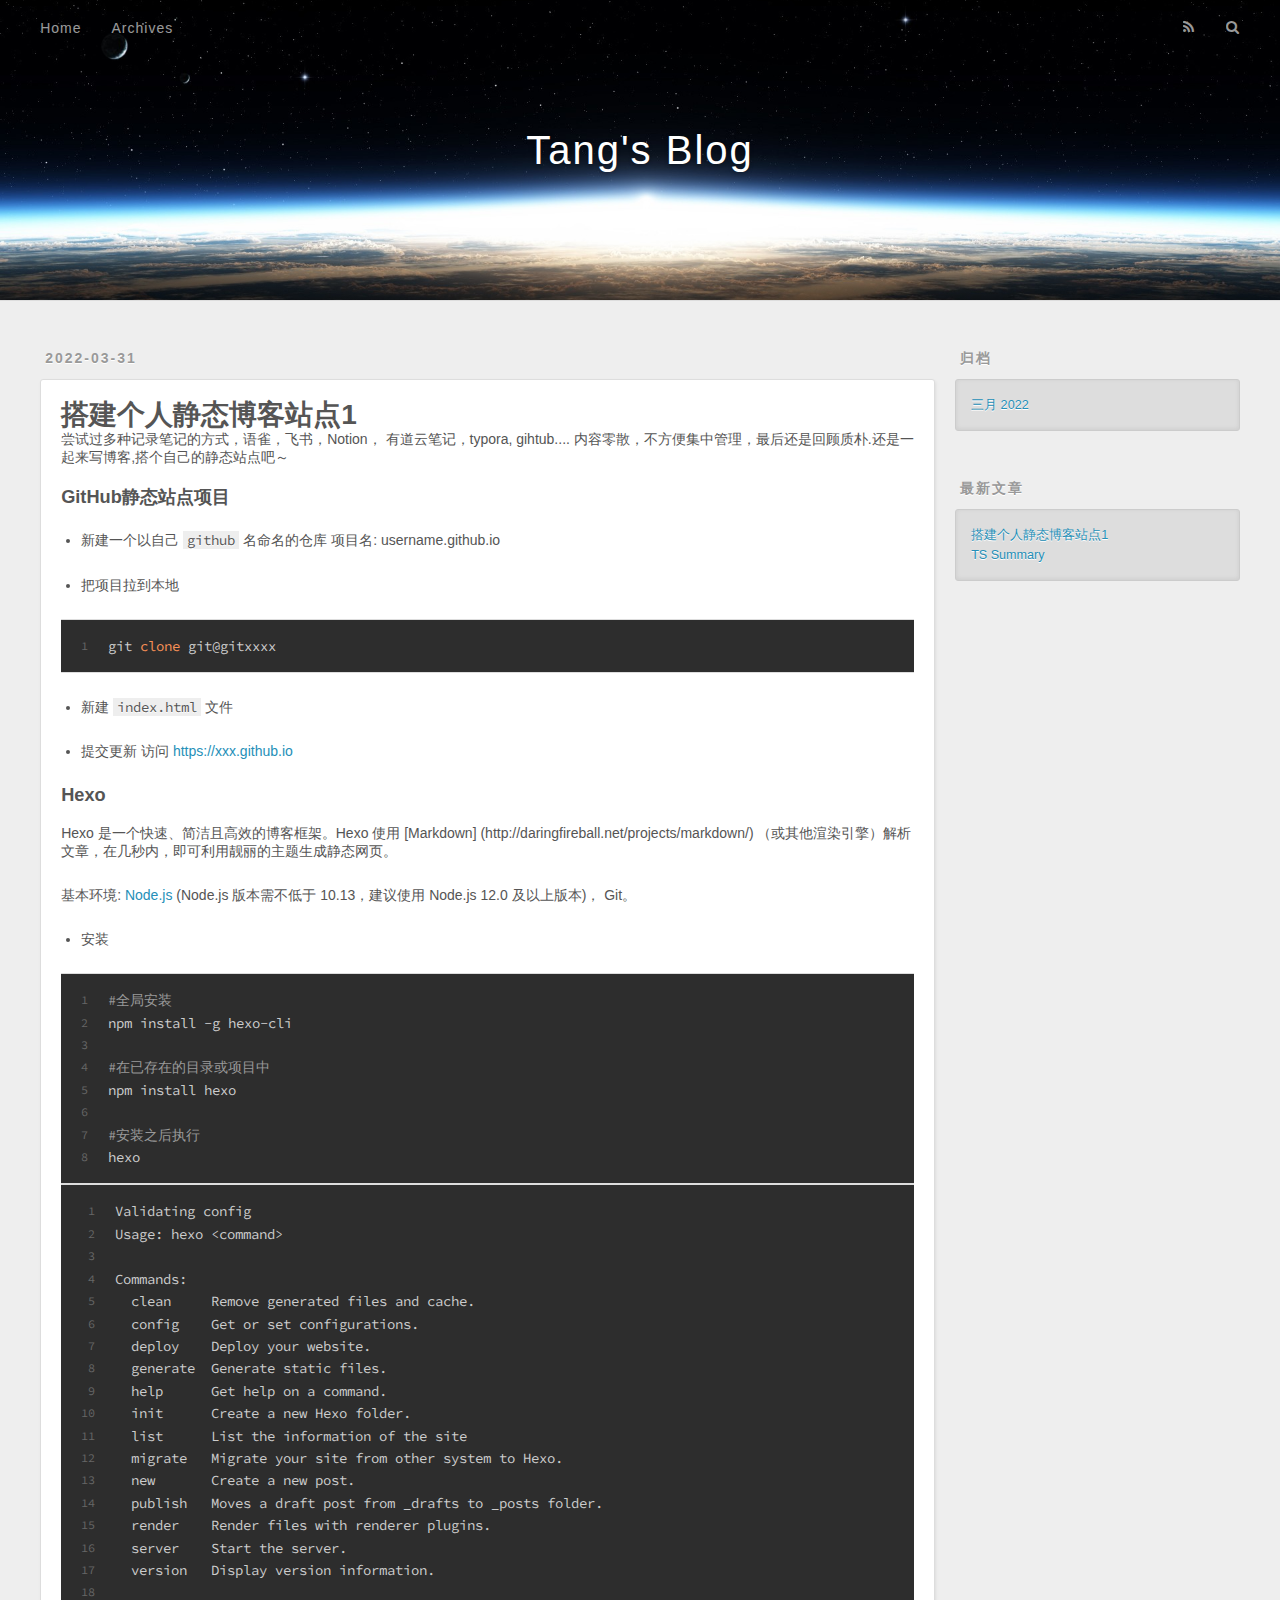
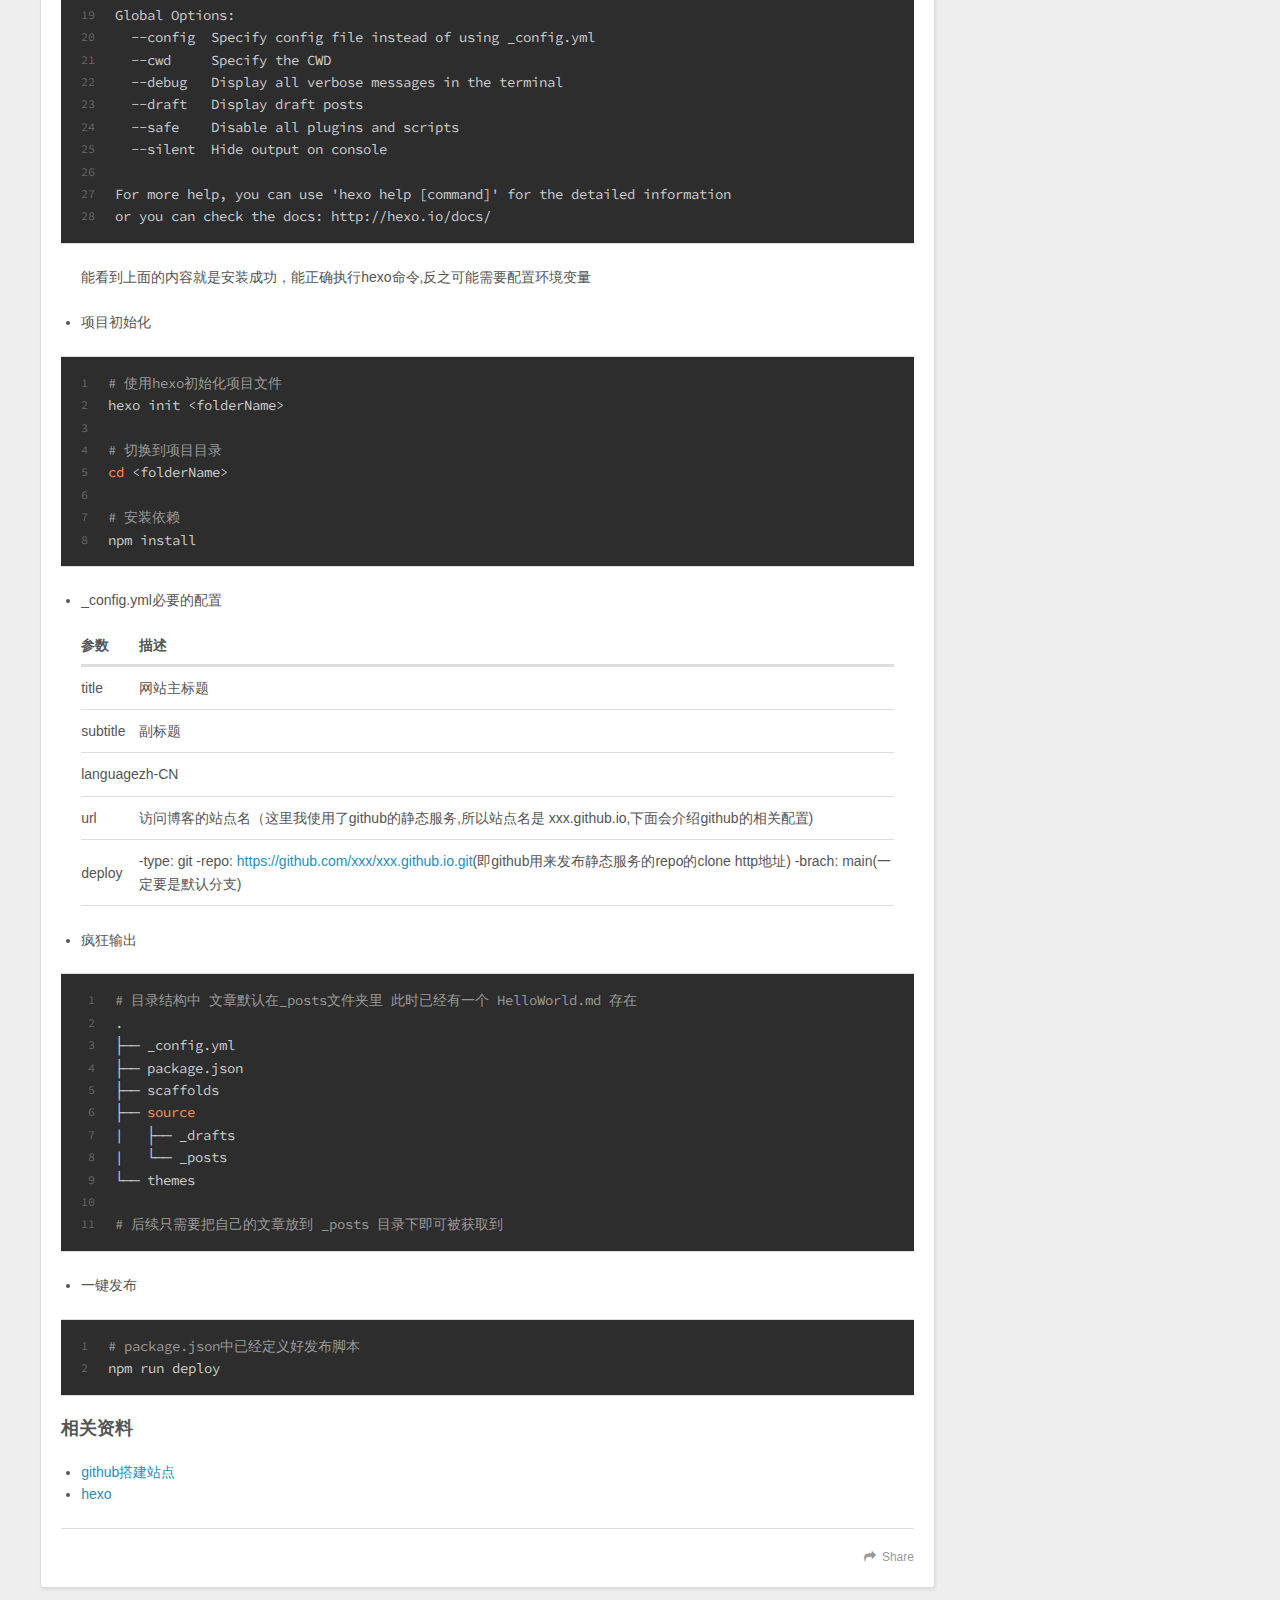
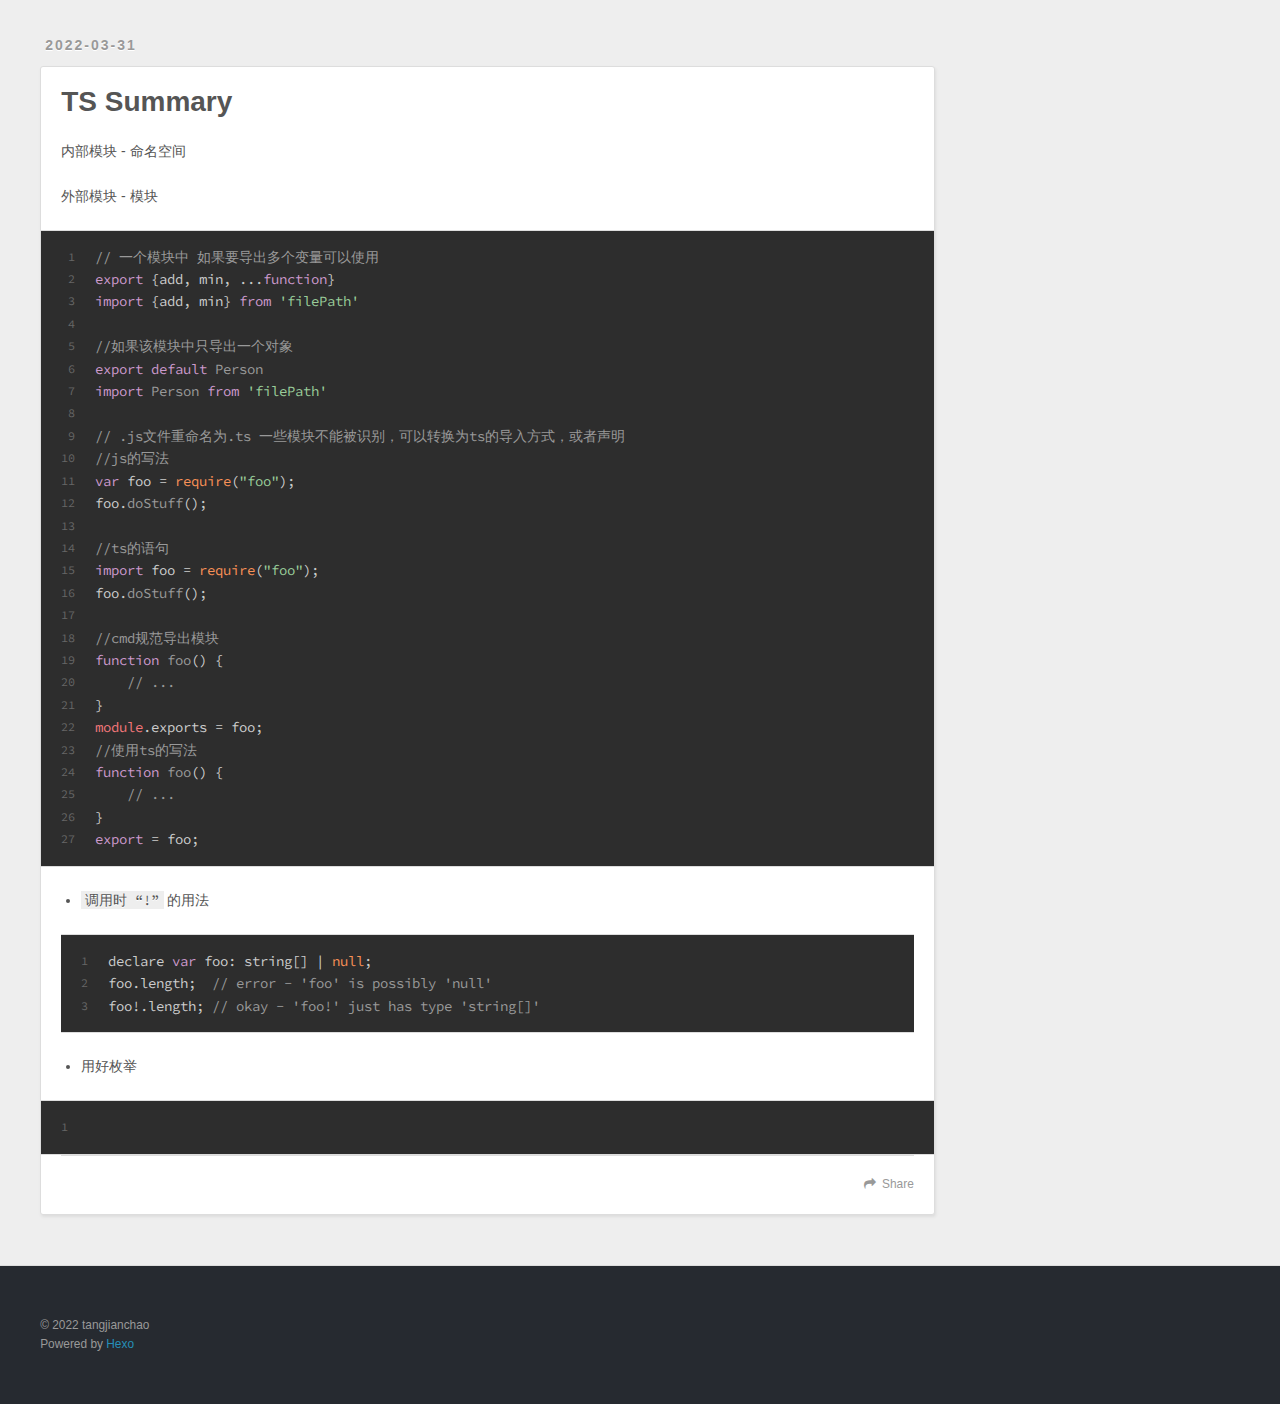
==== commit a6e54ed9: "init" ====
--- a/index.html
+++ b/index.html
@@ -1,40 +1,310 @@
 <!DOCTYPE html>
 <html>
-    <style type="text/css">
-        html{
-            display: flex;
-            flex-direction: column;
-            justify-content:center;
-            align-items: center;
-        }
-        nav{
-            height: 100px;
-            width: 100vw;
-            background-color: blue
-        }
-        main{
-            background-color:gray;
-            width: 800px;
-            height:800px;
-        }
-    </style>
-    <header>
-        <title>Space Site</title>
-    </header>
-    <!-- 头部标签 -->
-    <nav>
-        123
-    </nav>
-    <body>
-        <!-- 正文 项目列表 -->
-        <main>
-
-            <a href="/blog/index.html">博客</a>
-        </main>
-    
-    </body>
-</html>
-<script>
-    console.log('欢迎来到我的博客站点')
-     const mainDom = document.getElementById("main") 
-</script>+<head>
+  <meta charset="utf-8">
+  
+
+  
+  <title>Tang&#39;s Blog</title>
+  <meta name="viewport" content="width=device-width, initial-scale=1, maximum-scale=1">
+  <meta name="description" content="前端 react 逗猫棒的铲屎官">
+<meta property="og:type" content="website">
+<meta property="og:title" content="Tang&#39;s Blog">
+<meta property="og:url" content="https://tang-jianchao.github.io/blog/index.html">
+<meta property="og:site_name" content="Tang&#39;s Blog">
+<meta property="og:description" content="前端 react 逗猫棒的铲屎官">
+<meta property="og:locale" content="zh_CN">
+<meta property="article:author" content="tangjianchao">
+<meta property="article:tag" content="逗猫棒的铲屎官">
+<meta name="twitter:card" content="summary">
+  
+    <link rel="alternate" href="/blog/atom.xml" title="Tang&#39;s Blog" type="application/atom+xml">
+  
+  
+    <link rel="icon" href="/favicon.png">
+  
+  
+    <link href="//fonts.googleapis.com/css?family=Source+Code+Pro" rel="stylesheet" type="text/css">
+  
+  
+<link rel="stylesheet" href="/blog/css/style.css">
+
+<meta name="generator" content="Hexo 5.4.1"></head>
+
+<body>
+  <div id="container">
+    <div id="wrap">
+      <header id="header">
+  <div id="banner"></div>
+  <div id="header-outer" class="outer">
+    <div id="header-title" class="inner">
+      <h1 id="logo-wrap">
+        <a href="/blog/" id="logo">Tang&#39;s Blog</a>
+      </h1>
+      
+    </div>
+    <div id="header-inner" class="inner">
+      <nav id="main-nav">
+        <a id="main-nav-toggle" class="nav-icon"></a>
+        
+          <a class="main-nav-link" href="/blog/">Home</a>
+        
+          <a class="main-nav-link" href="/blog/archives">Archives</a>
+        
+      </nav>
+      <nav id="sub-nav">
+        
+          <a id="nav-rss-link" class="nav-icon" href="/blog/atom.xml" title="RSS Feed"></a>
+        
+        <a id="nav-search-btn" class="nav-icon" title="搜索"></a>
+      </nav>
+      <div id="search-form-wrap">
+        <form action="//google.com/search" method="get" accept-charset="UTF-8" class="search-form"><input type="search" name="q" class="search-form-input" placeholder="Search"><button type="submit" class="search-form-submit">&#xF002;</button><input type="hidden" name="sitesearch" value="https://tang-jianchao.github.io/blog"></form>
+      </div>
+    </div>
+  </div>
+</header>
+      <div class="outer">
+        <section id="main">
+  
+    <article id="post-搭建个人静态博客站点 " class="article article-type-post" itemscope itemprop="blogPost">
+  <div class="article-meta">
+    <a href="/blog/2022/03/31/%E6%90%AD%E5%BB%BA%E4%B8%AA%E4%BA%BA%E9%9D%99%E6%80%81%E5%8D%9A%E5%AE%A2%E7%AB%99%E7%82%B9%20/" class="article-date">
+  <time datetime="2022-03-31T10:10:31.669Z" itemprop="datePublished">2022-03-31</time>
+</a>
+    
+  </div>
+  <div class="article-inner">
+    
+    
+      <header class="article-header">
+        
+  
+    <h1 itemprop="name">
+      <a class="article-title" href="/blog/2022/03/31/%E6%90%AD%E5%BB%BA%E4%B8%AA%E4%BA%BA%E9%9D%99%E6%80%81%E5%8D%9A%E5%AE%A2%E7%AB%99%E7%82%B9%20/">搭建个人静态博客站点1</a>
+    </h1>
+  
+
+      </header>
+    
+    <div class="article-entry" itemprop="articleBody">
+      
+        <aside>
+    尝试过多种记录笔记的方式，语雀，飞书，Notion， 有道云笔记，typora, gihtub....
+内容零散，不方便集中管理，最后还是回顾质朴.还是一起来写博客,搭个自己的静态站点吧～
+</aside>
+
+<h3 id="GitHub静态站点项目"><a href="#GitHub静态站点项目" class="headerlink" title="GitHub静态站点项目"></a>GitHub静态站点项目</h3><ul>
+<li><p>新建一个以自己 <code>github</code> 名命名的仓库 项目名:  username.github.io</p>
+</li>
+<li><p>把项目拉到本地</p>
+  <figure class="highlight bash"><table><tr><td class="gutter"><pre><span class="line">1</span><br></pre></td><td class="code"><pre><span class="line">git <span class="built_in">clone</span> git@gitxxxx</span><br></pre></td></tr></table></figure>
+</li>
+<li><p>新建 <code>index.html</code> 文件</p>
+</li>
+<li><p>提交更新 访问 <a target="_blank" rel="noopener" href="https://xxx.github.io/">https://xxx.github.io</a></p>
+</li>
+</ul>
+<h3 id="Hexo"><a href="#Hexo" class="headerlink" title="Hexo"></a>Hexo</h3><aside>
+       Hexo 是一个快速、简洁且高效的博客框架。Hexo 使用 [Markdown]
+    (http://daringfireball.net/projects/markdown/)
+（或其他渲染引擎）解析文章，在几秒内，即可利用靓丽的主题生成静态网页。
+</aside>
+
+<p>基本环境:  <a target="_blank" rel="noopener" href="http://nodejs.org/">Node.js</a> (Node.js 版本需不低于 10.13，建议使用 Node.js 12.0 及以上版本)， Git。</p>
+<ul>
+<li><p>安装</p>
+  <figure class="highlight bash"><table><tr><td class="gutter"><pre><span class="line">1</span><br><span class="line">2</span><br><span class="line">3</span><br><span class="line">4</span><br><span class="line">5</span><br><span class="line">6</span><br><span class="line">7</span><br><span class="line">8</span><br></pre></td><td class="code"><pre><span class="line"><span class="comment">#全局安装</span></span><br><span class="line">npm install -g hexo-cli</span><br><span class="line"></span><br><span class="line"><span class="comment">#在已存在的目录或项目中</span></span><br><span class="line">npm install hexo</span><br><span class="line"></span><br><span class="line"><span class="comment">#安装之后执行 </span></span><br><span class="line">hexo</span><br></pre></td></tr></table></figure>
+  <figure class="highlight plaintext"><table><tr><td class="gutter"><pre><span class="line">1</span><br><span class="line">2</span><br><span class="line">3</span><br><span class="line">4</span><br><span class="line">5</span><br><span class="line">6</span><br><span class="line">7</span><br><span class="line">8</span><br><span class="line">9</span><br><span class="line">10</span><br><span class="line">11</span><br><span class="line">12</span><br><span class="line">13</span><br><span class="line">14</span><br><span class="line">15</span><br><span class="line">16</span><br><span class="line">17</span><br><span class="line">18</span><br><span class="line">19</span><br><span class="line">20</span><br><span class="line">21</span><br><span class="line">22</span><br><span class="line">23</span><br><span class="line">24</span><br><span class="line">25</span><br><span class="line">26</span><br><span class="line">27</span><br><span class="line">28</span><br></pre></td><td class="code"><pre><span class="line">Validating config</span><br><span class="line">Usage: hexo &lt;command&gt;</span><br><span class="line"></span><br><span class="line">Commands:</span><br><span class="line">  clean     Remove generated files and cache.</span><br><span class="line">  config    Get or set configurations.</span><br><span class="line">  deploy    Deploy your website.</span><br><span class="line">  generate  Generate static files.</span><br><span class="line">  help      Get help on a command.</span><br><span class="line">  init      Create a new Hexo folder.</span><br><span class="line">  list      List the information of the site</span><br><span class="line">  migrate   Migrate your site from other system to Hexo.</span><br><span class="line">  new       Create a new post.</span><br><span class="line">  publish   Moves a draft post from _drafts to _posts folder.</span><br><span class="line">  render    Render files with renderer plugins.</span><br><span class="line">  server    Start the server.</span><br><span class="line">  version   Display version information.</span><br><span class="line"></span><br><span class="line">Global Options:</span><br><span class="line">  --config  Specify config file instead of using _config.yml</span><br><span class="line">  --cwd     Specify the CWD</span><br><span class="line">  --debug   Display all verbose messages in the terminal</span><br><span class="line">  --draft   Display draft posts</span><br><span class="line">  --safe    Disable all plugins and scripts</span><br><span class="line">  --silent  Hide output on console</span><br><span class="line"></span><br><span class="line">For more help, you can use &#x27;hexo help [command]&#x27; for the detailed information</span><br><span class="line">or you can check the docs: http://hexo.io/docs/</span><br></pre></td></tr></table></figure>
+<p>  能看到上面的内容就是安装成功，能正确执行hexo命令,反之可能需要配置环境变量</p>
+</li>
+<li><p>项目初始化</p>
+  <figure class="highlight bash"><table><tr><td class="gutter"><pre><span class="line">1</span><br><span class="line">2</span><br><span class="line">3</span><br><span class="line">4</span><br><span class="line">5</span><br><span class="line">6</span><br><span class="line">7</span><br><span class="line">8</span><br></pre></td><td class="code"><pre><span class="line"><span class="comment"># 使用hexo初始化项目文件</span></span><br><span class="line">hexo init &lt;folderName&gt; </span><br><span class="line"></span><br><span class="line"><span class="comment"># 切换到项目目录</span></span><br><span class="line"><span class="built_in">cd</span> &lt;folderName&gt;</span><br><span class="line"></span><br><span class="line"><span class="comment"># 安装依赖</span></span><br><span class="line">npm install </span><br></pre></td></tr></table></figure>
+</li>
+<li><p>_config.yml必要的配置</p>
+<table>
+<thead>
+<tr>
+<th>参数</th>
+<th>描述</th>
+</tr>
+</thead>
+<tbody><tr>
+<td>title</td>
+<td>网站主标题</td>
+</tr>
+<tr>
+<td>subtitle</td>
+<td>副标题</td>
+</tr>
+<tr>
+<td>language</td>
+<td>zh-CN</td>
+</tr>
+<tr>
+<td>url</td>
+<td>访问博客的站点名（这里我使用了github的静态服务,所以站点名是 xxx.github.io,下面会介绍github的相关配置)</td>
+</tr>
+<tr>
+<td>deploy</td>
+<td>-type: git                                                 -repo: <a target="_blank" rel="noopener" href="https://github.com/xxx/xxx.github.io.git">https://github.com/xxx/xxx.github.io.git</a>(即github用来发布静态服务的repo的clone http地址)                        -brach: main(一定要是默认分支)</td>
+</tr>
+</tbody></table>
+</li>
+<li><p>疯狂输出</p>
+  <figure class="highlight bash"><table><tr><td class="gutter"><pre><span class="line">1</span><br><span class="line">2</span><br><span class="line">3</span><br><span class="line">4</span><br><span class="line">5</span><br><span class="line">6</span><br><span class="line">7</span><br><span class="line">8</span><br><span class="line">9</span><br><span class="line">10</span><br><span class="line">11</span><br></pre></td><td class="code"><pre><span class="line"><span class="comment"># 目录结构中 文章默认在_posts文件夹里 此时已经有一个 HelloWorld.md 存在</span></span><br><span class="line">.</span><br><span class="line">├── _config.yml</span><br><span class="line">├── package.json</span><br><span class="line">├── scaffolds</span><br><span class="line">├── <span class="built_in">source</span></span><br><span class="line">|   ├── _drafts</span><br><span class="line">|   └── _posts</span><br><span class="line">└── themes</span><br><span class="line"></span><br><span class="line"><span class="comment"># 后续只需要把自己的文章放到 _posts 目录下即可被获取到</span></span><br></pre></td></tr></table></figure>
+</li>
+<li><p>一键发布</p>
+  <figure class="highlight bash"><table><tr><td class="gutter"><pre><span class="line">1</span><br><span class="line">2</span><br></pre></td><td class="code"><pre><span class="line"><span class="comment"># package.json中已经定义好发布脚本</span></span><br><span class="line">npm run deploy </span><br></pre></td></tr></table></figure>
+</li>
+</ul>
+<h3 id="相关资料"><a href="#相关资料" class="headerlink" title="相关资料"></a>相关资料</h3><ul>
+<li><a target="_blank" rel="noopener" href="https://pages.github.com/">github搭建站点</a></li>
+<li><a target="_blank" rel="noopener" href="https://hexo.io/zh-cn/docs/">hexo</a></li>
+</ul>
+
+      
+    </div>
+    <footer class="article-footer">
+      <a data-url="https://tang-jianchao.github.io/blog/2022/03/31/%E6%90%AD%E5%BB%BA%E4%B8%AA%E4%BA%BA%E9%9D%99%E6%80%81%E5%8D%9A%E5%AE%A2%E7%AB%99%E7%82%B9%20/" data-id="cl1g1rsxu0001sn782vht0pb1" class="article-share-link">Share</a>
+      
+      
+    </footer>
+  </div>
+  
+</article>
+
+
+  
+    <article id="post-ts相关" class="article article-type-post" itemscope itemprop="blogPost">
+  <div class="article-meta">
+    <a href="/blog/2022/03/31/ts%E7%9B%B8%E5%85%B3/" class="article-date">
+  <time datetime="2022-03-31T08:31:34.282Z" itemprop="datePublished">2022-03-31</time>
+</a>
+    
+  </div>
+  <div class="article-inner">
+    
+    
+      <header class="article-header">
+        
+  
+    <h1 itemprop="name">
+      <a class="article-title" href="/blog/2022/03/31/ts%E7%9B%B8%E5%85%B3/">TS Summary</a>
+    </h1>
+  
+
+      </header>
+    
+    <div class="article-entry" itemprop="articleBody">
+      
+        <p>内部模块 - 命名空间</p>
+<p>外部模块 - 模块</p>
+<figure class="highlight jsx"><table><tr><td class="gutter"><pre><span class="line">1</span><br><span class="line">2</span><br><span class="line">3</span><br><span class="line">4</span><br><span class="line">5</span><br><span class="line">6</span><br><span class="line">7</span><br><span class="line">8</span><br><span class="line">9</span><br><span class="line">10</span><br><span class="line">11</span><br><span class="line">12</span><br><span class="line">13</span><br><span class="line">14</span><br><span class="line">15</span><br><span class="line">16</span><br><span class="line">17</span><br><span class="line">18</span><br><span class="line">19</span><br><span class="line">20</span><br><span class="line">21</span><br><span class="line">22</span><br><span class="line">23</span><br><span class="line">24</span><br><span class="line">25</span><br><span class="line">26</span><br><span class="line">27</span><br></pre></td><td class="code"><pre><span class="line"><span class="comment">// 一个模块中 如果要导出多个变量可以使用</span></span><br><span class="line"><span class="keyword">export</span> &#123;add, min, ...<span class="keyword">function</span>&#125;</span><br><span class="line"><span class="keyword">import</span> &#123;add, min&#125; <span class="keyword">from</span> <span class="string">&#x27;filePath&#x27;</span></span><br><span class="line"></span><br><span class="line"><span class="comment">//如果该模块中只导出一个对象</span></span><br><span class="line"><span class="keyword">export</span> <span class="keyword">default</span> <span class="title class_">Person</span></span><br><span class="line"><span class="keyword">import</span> <span class="title class_">Person</span> <span class="keyword">from</span> <span class="string">&#x27;filePath&#x27;</span></span><br><span class="line"></span><br><span class="line"><span class="comment">// .js文件重命名为.ts 一些模块不能被识别，可以转换为ts的导入方式，或者声明</span></span><br><span class="line"><span class="comment">//js的写法</span></span><br><span class="line"><span class="keyword">var</span> foo = <span class="built_in">require</span>(<span class="string">&quot;foo&quot;</span>);</span><br><span class="line">foo.<span class="title function_">doStuff</span>();</span><br><span class="line"></span><br><span class="line"><span class="comment">//ts的语句</span></span><br><span class="line"><span class="keyword">import</span> foo = <span class="built_in">require</span>(<span class="string">&quot;foo&quot;</span>);</span><br><span class="line">foo.<span class="title function_">doStuff</span>();</span><br><span class="line"></span><br><span class="line"><span class="comment">//cmd规范导出模块</span></span><br><span class="line"><span class="keyword">function</span> <span class="title function_">foo</span>(<span class="params"></span>) &#123;</span><br><span class="line">    <span class="comment">// ...</span></span><br><span class="line">&#125;</span><br><span class="line"><span class="variable language_">module</span>.<span class="property">exports</span> = foo;</span><br><span class="line"><span class="comment">//使用ts的写法</span></span><br><span class="line"><span class="keyword">function</span> <span class="title function_">foo</span>(<span class="params"></span>) &#123;</span><br><span class="line">    <span class="comment">// ...</span></span><br><span class="line">&#125;</span><br><span class="line"><span class="keyword">export</span> = foo;</span><br></pre></td></tr></table></figure>
+
+<ul>
+<li><p><code>调用时 “!”</code> 的用法</p>
+  <figure class="highlight jsx"><table><tr><td class="gutter"><pre><span class="line">1</span><br><span class="line">2</span><br><span class="line">3</span><br></pre></td><td class="code"><pre><span class="line">declare <span class="keyword">var</span> <span class="attr">foo</span>: string[] | <span class="literal">null</span>;</span><br><span class="line">foo.<span class="property">length</span>;  <span class="comment">// error - &#x27;foo&#x27; is possibly &#x27;null&#x27;</span></span><br><span class="line">foo!.<span class="property">length</span>; <span class="comment">// okay - &#x27;foo!&#x27; just has type &#x27;string[]&#x27;</span></span><br></pre></td></tr></table></figure>
+</li>
+<li><p>用好枚举</p>
+</li>
+</ul>
+<figure class="highlight jsx"><table><tr><td class="gutter"><pre><span class="line">1</span><br></pre></td><td class="code"><pre><span class="line"></span><br></pre></td></tr></table></figure>
+      
+    </div>
+    <footer class="article-footer">
+      <a data-url="https://tang-jianchao.github.io/blog/2022/03/31/ts%E7%9B%B8%E5%85%B3/" data-id="cl1g1rsxo0000sn788gob96sy" class="article-share-link">Share</a>
+      
+      
+    </footer>
+  </div>
+  
+</article>
+
+
+  
+
+
+</section>
+        
+          <aside id="sidebar">
+  
+    
+
+  
+    
+
+  
+    
+  
+    
+  <div class="widget-wrap">
+    <h3 class="widget-title">归档</h3>
+    <div class="widget">
+      <ul class="archive-list"><li class="archive-list-item"><a class="archive-list-link" href="/blog/archives/2022/03/">三月 2022</a></li></ul>
+    </div>
+  </div>
+
+
+  
+    
+  <div class="widget-wrap">
+    <h3 class="widget-title">最新文章</h3>
+    <div class="widget">
+      <ul>
+        
+          <li>
+            <a href="/blog/2022/03/31/%E6%90%AD%E5%BB%BA%E4%B8%AA%E4%BA%BA%E9%9D%99%E6%80%81%E5%8D%9A%E5%AE%A2%E7%AB%99%E7%82%B9%20/">搭建个人静态博客站点1</a>
+          </li>
+        
+          <li>
+            <a href="/blog/2022/03/31/ts%E7%9B%B8%E5%85%B3/">TS Summary</a>
+          </li>
+        
+      </ul>
+    </div>
+  </div>
+
+  
+</aside>
+        
+      </div>
+      <footer id="footer">
+  
+  <div class="outer">
+    <div id="footer-info" class="inner">
+      &copy; 2022 tangjianchao<br>
+      Powered by <a href="http://hexo.io/" target="_blank">Hexo</a>
+    </div>
+  </div>
+</footer>
+    </div>
+    <nav id="mobile-nav">
+  
+    <a href="/blog/" class="mobile-nav-link">Home</a>
+  
+    <a href="/blog/archives" class="mobile-nav-link">Archives</a>
+  
+</nav>
+    
+
+<script src="//ajax.googleapis.com/ajax/libs/jquery/2.0.3/jquery.min.js"></script>
+
+
+  
+<link rel="stylesheet" href="/blog/fancybox/jquery.fancybox.css">
+
+  
+<script src="/blog/fancybox/jquery.fancybox.pack.js"></script>
+
+
+
+
+<script src="/blog/js/script.js"></script>
+
+
+
+
+  </div>
+</body>
+</html>--- a/blog/css/style.css
+++ b/blog/css/style.css
@@ -0,0 +1,1374 @@
+body {
+  width: 100%;
+}
+body:before,
+body:after {
+  content: "";
+  display: table;
+}
+body:after {
+  clear: both;
+}
+html,
+body,
+div,
+span,
+applet,
+object,
+iframe,
+h1,
+h2,
+h3,
+h4,
+h5,
+h6,
+p,
+blockquote,
+pre,
+a,
+abbr,
+acronym,
+address,
+big,
+cite,
+code,
+del,
+dfn,
+em,
+img,
+ins,
+kbd,
+q,
+s,
+samp,
+small,
+strike,
+strong,
+sub,
+sup,
+tt,
+var,
+dl,
+dt,
+dd,
+ol,
+ul,
+li,
+fieldset,
+form,
+label,
+legend,
+table,
+caption,
+tbody,
+tfoot,
+thead,
+tr,
+th,
+td {
+  margin: 0;
+  padding: 0;
+  border: 0;
+  outline: 0;
+  font-weight: inherit;
+  font-style: inherit;
+  font-family: inherit;
+  font-size: 100%;
+  vertical-align: baseline;
+}
+body {
+  line-height: 1;
+  color: #000;
+  background: #fff;
+}
+ol,
+ul {
+  list-style: none;
+}
+table {
+  border-collapse: separate;
+  border-spacing: 0;
+  vertical-align: middle;
+}
+caption,
+th,
+td {
+  text-align: left;
+  font-weight: normal;
+  vertical-align: middle;
+}
+a img {
+  border: none;
+}
+input,
+button {
+  margin: 0;
+  padding: 0;
+}
+input::-moz-focus-inner,
+button::-moz-focus-inner {
+  border: 0;
+  padding: 0;
+}
+@font-face {
+  font-family: FontAwesome;
+  font-style: normal;
+  font-weight: normal;
+  src: url("fonts/fontawesome-webfont.eot?v=#4.0.3");
+  src: url("fonts/fontawesome-webfont.eot?#iefix&v=#4.0.3") format("embedded-opentype"), url("fonts/fontawesome-webfont.woff?v=#4.0.3") format("woff"), url("fonts/fontawesome-webfont.ttf?v=#4.0.3") format("truetype"), url("fonts/fontawesome-webfont.svg#fontawesomeregular?v=#4.0.3") format("svg");
+}
+html,
+body,
+#container {
+  height: 100%;
+}
+body {
+  background: #eee;
+  font: 14px -apple-system, BlinkMacSystemFont, "Segoe UI", "Roboto", "Oxygen", "Ubuntu", "Cantarell", "Fira Sans", "Droid Sans", "Helvetica Neue", sans-serif;
+  -webkit-text-size-adjust: 100%;
+}
+.outer {
+  max-width: 1220px;
+  margin: 0 auto;
+  padding: 0 20px;
+}
+.outer:before,
+.outer:after {
+  content: "";
+  display: table;
+}
+.outer:after {
+  clear: both;
+}
+.inner {
+  display: inline;
+  float: left;
+  width: 98.33333333333333%;
+  margin: 0 0.833333333333333%;
+}
+.left,
+.alignleft {
+  float: left;
+}
+.right,
+.alignright {
+  float: right;
+}
+.clear {
+  clear: both;
+}
+#container {
+  position: relative;
+}
+.mobile-nav-on {
+  overflow: hidden;
+}
+#wrap {
+  height: 100%;
+  width: 100%;
+  position: absolute;
+  top: 0;
+  left: 0;
+  -webkit-transition: 0.2s ease-out;
+  -moz-transition: 0.2s ease-out;
+  -ms-transition: 0.2s ease-out;
+  transition: 0.2s ease-out;
+  z-index: 1;
+  background: #eee;
+}
+.mobile-nav-on #wrap {
+  left: 280px;
+}
+@media screen and (min-width: 768px) {
+  #main {
+    display: inline;
+    float: left;
+    width: 73.33333333333333%;
+    margin: 0 0.833333333333333%;
+  }
+}
+.article-date,
+.article-category-link,
+.archive-year,
+.widget-title {
+  text-decoration: none;
+  text-transform: uppercase;
+  letter-spacing: 2px;
+  color: #999;
+  margin-bottom: 1em;
+  margin-left: 5px;
+  line-height: 1em;
+  text-shadow: 0 1px #fff;
+  font-weight: bold;
+}
+.article-inner,
+.archive-article-inner {
+  background: #fff;
+  -webkit-box-shadow: 1px 2px 3px #ddd;
+  box-shadow: 1px 2px 3px #ddd;
+  border: 1px solid #ddd;
+  border-radius: 3px;
+}
+.article-entry h1,
+.widget h1 {
+  font-size: 2em;
+}
+.article-entry h2,
+.widget h2 {
+  font-size: 1.5em;
+}
+.article-entry h3,
+.widget h3 {
+  font-size: 1.3em;
+}
+.article-entry h4,
+.widget h4 {
+  font-size: 1.2em;
+}
+.article-entry h5,
+.widget h5 {
+  font-size: 1em;
+}
+.article-entry h6,
+.widget h6 {
+  font-size: 1em;
+  color: #999;
+}
+.article-entry hr,
+.widget hr {
+  border: 1px dashed #ddd;
+}
+.article-entry strong,
+.widget strong {
+  font-weight: bold;
+}
+.article-entry em,
+.widget em,
+.article-entry cite,
+.widget cite {
+  font-style: italic;
+}
+.article-entry sup,
+.widget sup,
+.article-entry sub,
+.widget sub {
+  font-size: 0.75em;
+  line-height: 0;
+  position: relative;
+  vertical-align: baseline;
+}
+.article-entry sup,
+.widget sup {
+  top: -0.5em;
+}
+.article-entry sub,
+.widget sub {
+  bottom: -0.2em;
+}
+.article-entry small,
+.widget small {
+  font-size: 0.85em;
+}
+.article-entry acronym,
+.widget acronym,
+.article-entry abbr,
+.widget abbr {
+  border-bottom: 1px dotted;
+}
+.article-entry ul,
+.widget ul,
+.article-entry ol,
+.widget ol,
+.article-entry dl,
+.widget dl {
+  margin: 0 20px;
+  line-height: 1.6em;
+}
+.article-entry ul ul,
+.widget ul ul,
+.article-entry ol ul,
+.widget ol ul,
+.article-entry ul ol,
+.widget ul ol,
+.article-entry ol ol,
+.widget ol ol {
+  margin-top: 0;
+  margin-bottom: 0;
+}
+.article-entry ul,
+.widget ul {
+  list-style: disc;
+}
+.article-entry ol,
+.widget ol {
+  list-style: decimal;
+}
+.article-entry dt,
+.widget dt {
+  font-weight: bold;
+}
+#header {
+  height: 300px;
+  position: relative;
+  border-bottom: 1px solid #ddd;
+}
+#header:before,
+#header:after {
+  content: "";
+  position: absolute;
+  left: 0;
+  right: 0;
+  height: 40px;
+}
+#header:before {
+  top: 0;
+  background: -webkit-linear-gradient(rgba(0,0,0,0.2), transparent);
+  background: -moz-linear-gradient(rgba(0,0,0,0.2), transparent);
+  background: -ms-linear-gradient(rgba(0,0,0,0.2), transparent);
+  background: linear-gradient(rgba(0,0,0,0.2), transparent);
+}
+#header:after {
+  bottom: 0;
+  background: -webkit-linear-gradient(transparent, rgba(0,0,0,0.2));
+  background: -moz-linear-gradient(transparent, rgba(0,0,0,0.2));
+  background: -ms-linear-gradient(transparent, rgba(0,0,0,0.2));
+  background: linear-gradient(transparent, rgba(0,0,0,0.2));
+}
+#header-outer {
+  height: 100%;
+  position: relative;
+}
+#header-inner {
+  position: relative;
+  overflow: hidden;
+}
+#banner {
+  position: absolute;
+  top: 0;
+  left: 0;
+  width: 100%;
+  height: 100%;
+  background: url("images/banner.jpg") center #000;
+  -webkit-background-size: cover;
+  -moz-background-size: cover;
+  background-size: cover;
+  z-index: -1;
+}
+#header-title {
+  text-align: center;
+  height: 40px;
+  position: absolute;
+  top: 50%;
+  left: 0;
+  margin-top: -20px;
+}
+#logo,
+#subtitle {
+  text-decoration: none;
+  color: #fff;
+  font-weight: 300;
+  text-shadow: 0 1px 4px rgba(0,0,0,0.3);
+}
+#logo {
+  font-size: 40px;
+  line-height: 40px;
+  letter-spacing: 2px;
+}
+#subtitle {
+  font-size: 16px;
+  line-height: 16px;
+  letter-spacing: 1px;
+}
+#subtitle-wrap {
+  margin-top: 16px;
+}
+#main-nav {
+  float: left;
+  margin-left: -15px;
+}
+.nav-icon,
+.main-nav-link {
+  float: left;
+  color: #fff;
+  opacity: 0.6;
+  text-decoration: none;
+  text-shadow: 0 1px rgba(0,0,0,0.2);
+  -webkit-transition: opacity 0.2s;
+  -moz-transition: opacity 0.2s;
+  -ms-transition: opacity 0.2s;
+  transition: opacity 0.2s;
+  display: block;
+  padding: 20px 15px;
+}
+.nav-icon:hover,
+.main-nav-link:hover {
+  opacity: 1;
+}
+.nav-icon {
+  font-family: FontAwesome;
+  text-align: center;
+  font-size: 14px;
+  width: 14px;
+  height: 14px;
+  padding: 20px 15px;
+  position: relative;
+  cursor: pointer;
+}
+.main-nav-link {
+  font-weight: 300;
+  letter-spacing: 1px;
+}
+@media screen and (max-width: 479px) {
+  .main-nav-link {
+    display: none;
+  }
+}
+#main-nav-toggle {
+  display: none;
+}
+#main-nav-toggle:before {
+  content: "\f0c9";
+}
+@media screen and (max-width: 479px) {
+  #main-nav-toggle {
+    display: block;
+  }
+}
+#sub-nav {
+  float: right;
+  margin-right: -15px;
+}
+#nav-rss-link:before {
+  content: "\f09e";
+}
+#nav-search-btn:before {
+  content: "\f002";
+}
+#search-form-wrap {
+  position: absolute;
+  top: 15px;
+  width: 150px;
+  height: 30px;
+  right: -150px;
+  opacity: 0;
+  -webkit-transition: 0.2s ease-out;
+  -moz-transition: 0.2s ease-out;
+  -ms-transition: 0.2s ease-out;
+  transition: 0.2s ease-out;
+}
+#search-form-wrap.on {
+  opacity: 1;
+  right: 0;
+}
+@media screen and (max-width: 479px) {
+  #search-form-wrap {
+    width: 100%;
+    right: -100%;
+  }
+}
+.search-form {
+  position: absolute;
+  top: 0;
+  left: 0;
+  right: 0;
+  background: #fff;
+  padding: 5px 15px;
+  border-radius: 15px;
+  -webkit-box-shadow: 0 0 10px rgba(0,0,0,0.3);
+  box-shadow: 0 0 10px rgba(0,0,0,0.3);
+}
+.search-form-input {
+  border: none;
+  background: none;
+  color: #555;
+  width: 100%;
+  font: 13px -apple-system, BlinkMacSystemFont, "Segoe UI", "Roboto", "Oxygen", "Ubuntu", "Cantarell", "Fira Sans", "Droid Sans", "Helvetica Neue", sans-serif;
+  outline: none;
+}
+.search-form-input::-webkit-search-results-decoration,
+.search-form-input::-webkit-search-cancel-button {
+  -webkit-appearance: none;
+}
+.search-form-submit {
+  position: absolute;
+  top: 50%;
+  right: 10px;
+  margin-top: -7px;
+  font: 13px FontAwesome;
+  border: none;
+  background: none;
+  color: #bbb;
+  cursor: pointer;
+}
+.search-form-submit:hover,
+.search-form-submit:focus {
+  color: #777;
+}
+.article {
+  margin: 50px 0;
+}
+.article-inner {
+  overflow: hidden;
+}
+.article-meta:before,
+.article-meta:after {
+  content: "";
+  display: table;
+}
+.article-meta:after {
+  clear: both;
+}
+.article-date {
+  float: left;
+}
+.article-category {
+  float: left;
+  line-height: 1em;
+  color: #ccc;
+  text-shadow: 0 1px #fff;
+  margin-left: 8px;
+}
+.article-category:before {
+  content: "\2022";
+}
+.article-category-link {
+  margin: 0 12px 1em;
+}
+.article-header {
+  padding: 20px 20px 0;
+}
+.article-title {
+  text-decoration: none;
+  font-size: 2em;
+  font-weight: bold;
+  color: #555;
+  line-height: 1.1em;
+  -webkit-transition: color 0.2s;
+  -moz-transition: color 0.2s;
+  -ms-transition: color 0.2s;
+  transition: color 0.2s;
+}
+a.article-title:hover {
+  color: #258fb8;
+}
+.article-entry {
+  color: #555;
+  padding: 0 20px;
+}
+.article-entry:before,
+.article-entry:after {
+  content: "";
+  display: table;
+}
+.article-entry:after {
+  clear: both;
+}
+.article-entry p,
+.article-entry table {
+  line-height: 1.6em;
+  margin: 1.6em 0;
+}
+.article-entry h1,
+.article-entry h2,
+.article-entry h3,
+.article-entry h4,
+.article-entry h5,
+.article-entry h6 {
+  font-weight: bold;
+}
+.article-entry h1,
+.article-entry h2,
+.article-entry h3,
+.article-entry h4,
+.article-entry h5,
+.article-entry h6 {
+  line-height: 1.1em;
+  margin: 1.1em 0;
+}
+.article-entry a {
+  color: #258fb8;
+  text-decoration: none;
+}
+.article-entry a:hover {
+  text-decoration: underline;
+}
+.article-entry ul,
+.article-entry ol,
+.article-entry dl {
+  margin-top: 1.6em;
+  margin-bottom: 1.6em;
+}
+.article-entry img,
+.article-entry video {
+  max-width: 100%;
+  height: auto;
+  display: block;
+  margin: auto;
+}
+.article-entry iframe {
+  border: none;
+}
+.article-entry table {
+  width: 100%;
+  border-collapse: collapse;
+  border-spacing: 0;
+}
+.article-entry th {
+  font-weight: bold;
+  border-bottom: 3px solid #ddd;
+  padding-bottom: 0.5em;
+}
+.article-entry td {
+  border-bottom: 1px solid #ddd;
+  padding: 10px 0;
+}
+.article-entry blockquote {
+  font-family: Georgia, "Times New Roman", serif;
+  font-size: 1.4em;
+  margin: 1.6em 20px;
+  text-align: center;
+}
+.article-entry blockquote footer {
+  font-size: 14px;
+  margin: 1.6em 0;
+  font-family: -apple-system, BlinkMacSystemFont, "Segoe UI", "Roboto", "Oxygen", "Ubuntu", "Cantarell", "Fira Sans", "Droid Sans", "Helvetica Neue", sans-serif;
+}
+.article-entry blockquote footer cite:before {
+  content: "—";
+  padding: 0 0.5em;
+}
+.article-entry .pullquote {
+  text-align: left;
+  width: 45%;
+  margin: 0;
+}
+.article-entry .pullquote.left {
+  margin-left: 0.5em;
+  margin-right: 1em;
+}
+.article-entry .pullquote.right {
+  margin-right: 0.5em;
+  margin-left: 1em;
+}
+.article-entry .caption {
+  color: #999;
+  display: block;
+  font-size: 0.9em;
+  margin-top: 0.5em;
+  position: relative;
+  text-align: center;
+}
+.article-entry .video-container {
+  position: relative;
+  padding-top: 56.25%;
+  height: 0;
+  overflow: hidden;
+}
+.article-entry .video-container iframe,
+.article-entry .video-container object,
+.article-entry .video-container embed {
+  position: absolute;
+  top: 0;
+  left: 0;
+  width: 100%;
+  height: 100%;
+  margin-top: 0;
+}
+.article-more-link a {
+  display: inline-block;
+  line-height: 1em;
+  padding: 6px 15px;
+  border-radius: 15px;
+  background: #eee;
+  color: #999;
+  text-shadow: 0 1px #fff;
+  text-decoration: none;
+}
+.article-more-link a:hover {
+  background: #258fb8;
+  color: #fff;
+  text-decoration: none;
+  text-shadow: 0 1px #1e7293;
+}
+.article-footer {
+  font-size: 0.85em;
+  line-height: 1.6em;
+  border-top: 1px solid #ddd;
+  padding-top: 1.6em;
+  margin: 0 20px 20px;
+}
+.article-footer:before,
+.article-footer:after {
+  content: "";
+  display: table;
+}
+.article-footer:after {
+  clear: both;
+}
+.article-footer a {
+  color: #999;
+  text-decoration: none;
+}
+.article-footer a:hover {
+  color: #555;
+}
+.article-tag-list-item {
+  float: left;
+  margin-right: 10px;
+}
+.article-tag-list-link:before {
+  content: "#";
+}
+.article-comment-link {
+  float: right;
+}
+.article-comment-link:before {
+  content: "\f075";
+  font-family: FontAwesome;
+  padding-right: 8px;
+}
+.article-share-link {
+  cursor: pointer;
+  float: right;
+  margin-left: 20px;
+}
+.article-share-link:before {
+  content: "\f064";
+  font-family: FontAwesome;
+  padding-right: 6px;
+}
+#article-nav {
+  position: relative;
+}
+#article-nav:before,
+#article-nav:after {
+  content: "";
+  display: table;
+}
+#article-nav:after {
+  clear: both;
+}
+@media screen and (min-width: 768px) {
+  #article-nav {
+    margin: 50px 0;
+  }
+  #article-nav:before {
+    width: 8px;
+    height: 8px;
+    position: absolute;
+    top: 50%;
+    left: 50%;
+    margin-top: -4px;
+    margin-left: -4px;
+    content: "";
+    border-radius: 50%;
+    background: #ddd;
+    -webkit-box-shadow: 0 1px 2px #fff;
+    box-shadow: 0 1px 2px #fff;
+  }
+}
+.article-nav-link-wrap {
+  text-decoration: none;
+  text-shadow: 0 1px #fff;
+  color: #999;
+  -webkit-box-sizing: border-box;
+  -moz-box-sizing: border-box;
+  box-sizing: border-box;
+  margin-top: 50px;
+  text-align: center;
+  display: block;
+}
+.article-nav-link-wrap:hover {
+  color: #555;
+}
+@media screen and (min-width: 768px) {
+  .article-nav-link-wrap {
+    width: 50%;
+    margin-top: 0;
+  }
+}
+@media screen and (min-width: 768px) {
+  #article-nav-newer {
+    float: left;
+    text-align: right;
+    padding-right: 20px;
+  }
+}
+@media screen and (min-width: 768px) {
+  #article-nav-older {
+    float: right;
+    text-align: left;
+    padding-left: 20px;
+  }
+}
+.article-nav-caption {
+  text-transform: uppercase;
+  letter-spacing: 2px;
+  color: #ddd;
+  line-height: 1em;
+  font-weight: bold;
+}
+#article-nav-newer .article-nav-caption {
+  margin-right: -2px;
+}
+.article-nav-title {
+  font-size: 0.85em;
+  line-height: 1.6em;
+  margin-top: 0.5em;
+}
+.article-share-box {
+  position: absolute;
+  display: none;
+  background: #fff;
+  -webkit-box-shadow: 1px 2px 10px rgba(0,0,0,0.2);
+  box-shadow: 1px 2px 10px rgba(0,0,0,0.2);
+  border-radius: 3px;
+  margin-left: -145px;
+  overflow: hidden;
+  z-index: 1;
+}
+.article-share-box.on {
+  display: block;
+}
+.article-share-input {
+  width: 100%;
+  background: none;
+  -webkit-box-sizing: border-box;
+  -moz-box-sizing: border-box;
+  box-sizing: border-box;
+  font: 14px -apple-system, BlinkMacSystemFont, "Segoe UI", "Roboto", "Oxygen", "Ubuntu", "Cantarell", "Fira Sans", "Droid Sans", "Helvetica Neue", sans-serif;
+  padding: 0 15px;
+  color: #555;
+  outline: none;
+  border: 1px solid #ddd;
+  border-radius: 3px 3px 0 0;
+  height: 36px;
+  line-height: 36px;
+}
+.article-share-links {
+  background: #eee;
+}
+.article-share-links:before,
+.article-share-links:after {
+  content: "";
+  display: table;
+}
+.article-share-links:after {
+  clear: both;
+}
+.article-share-twitter,
+.article-share-facebook,
+.article-share-pinterest,
+.article-share-google {
+  width: 50px;
+  height: 36px;
+  display: block;
+  float: left;
+  position: relative;
+  color: #999;
+  text-shadow: 0 1px #fff;
+}
+.article-share-twitter:before,
+.article-share-facebook:before,
+.article-share-pinterest:before,
+.article-share-google:before {
+  font-size: 20px;
+  font-family: FontAwesome;
+  width: 20px;
+  height: 20px;
+  position: absolute;
+  top: 50%;
+  left: 50%;
+  margin-top: -10px;
+  margin-left: -10px;
+  text-align: center;
+}
+.article-share-twitter:hover,
+.article-share-facebook:hover,
+.article-share-pinterest:hover,
+.article-share-google:hover {
+  color: #fff;
+}
+.article-share-twitter:before {
+  content: "\f099";
+}
+.article-share-twitter:hover {
+  background: #00aced;
+  text-shadow: 0 1px #008abe;
+}
+.article-share-facebook:before {
+  content: "\f09a";
+}
+.article-share-facebook:hover {
+  background: #3b5998;
+  text-shadow: 0 1px #2f477a;
+}
+.article-share-pinterest:before {
+  content: "\f0d2";
+}
+.article-share-pinterest:hover {
+  background: #cb2027;
+  text-shadow: 0 1px #a21a1f;
+}
+.article-share-google:before {
+  content: "\f0d5";
+}
+.article-share-google:hover {
+  background: #dd4b39;
+  text-shadow: 0 1px #be3221;
+}
+.article-gallery {
+  background: #000;
+  position: relative;
+}
+.article-gallery-photos {
+  position: relative;
+  overflow: hidden;
+}
+.article-gallery-img {
+  display: none;
+  max-width: 100%;
+}
+.article-gallery-img:first-child {
+  display: block;
+}
+.article-gallery-img.loaded {
+  position: absolute;
+  display: block;
+}
+.article-gallery-img img {
+  display: block;
+  max-width: 100%;
+  margin: 0 auto;
+}
+#comments {
+  background: #fff;
+  -webkit-box-shadow: 1px 2px 3px #ddd;
+  box-shadow: 1px 2px 3px #ddd;
+  padding: 20px;
+  border: 1px solid #ddd;
+  border-radius: 3px;
+  margin: 50px 0;
+}
+#comments a {
+  color: #258fb8;
+}
+.archives-wrap {
+  margin: 50px 0;
+}
+.archives:before,
+.archives:after {
+  content: "";
+  display: table;
+}
+.archives:after {
+  clear: both;
+}
+.archive-year-wrap {
+  margin-bottom: 1em;
+}
+.archives {
+  -webkit-column-gap: 10px;
+  -moz-column-gap: 10px;
+  column-gap: 10px;
+}
+@media screen and (min-width: 480px) and (max-width: 767px) {
+  .archives {
+    -webkit-column-count: 2;
+    -moz-column-count: 2;
+    column-count: 2;
+  }
+}
+@media screen and (min-width: 768px) {
+  .archives {
+    -webkit-column-count: 3;
+    -moz-column-count: 3;
+    column-count: 3;
+  }
+}
+.archive-article {
+  -webkit-column-break-inside: avoid;
+  page-break-inside: avoid;
+  overflow: hidden;
+  break-inside: avoid-column;
+}
+.archive-article-inner {
+  padding: 10px;
+  margin-bottom: 15px;
+}
+.archive-article-title {
+  text-decoration: none;
+  font-weight: bold;
+  color: #555;
+  -webkit-transition: color 0.2s;
+  -moz-transition: color 0.2s;
+  -ms-transition: color 0.2s;
+  transition: color 0.2s;
+  line-height: 1.6em;
+}
+.archive-article-title:hover {
+  color: #258fb8;
+}
+.archive-article-footer {
+  margin-top: 1em;
+}
+.archive-article-date {
+  color: #999;
+  text-decoration: none;
+  font-size: 0.85em;
+  line-height: 1em;
+  margin-bottom: 0.5em;
+  display: block;
+}
+#page-nav {
+  margin: 50px auto;
+  background: #fff;
+  -webkit-box-shadow: 1px 2px 3px #ddd;
+  box-shadow: 1px 2px 3px #ddd;
+  border: 1px solid #ddd;
+  border-radius: 3px;
+  text-align: center;
+  color: #999;
+  overflow: hidden;
+}
+#page-nav:before,
+#page-nav:after {
+  content: "";
+  display: table;
+}
+#page-nav:after {
+  clear: both;
+}
+#page-nav a,
+#page-nav span {
+  padding: 10px 20px;
+  line-height: 1;
+  height: 2ex;
+}
+#page-nav a {
+  color: #999;
+  text-decoration: none;
+}
+#page-nav a:hover {
+  background: #999;
+  color: #fff;
+}
+#page-nav .prev {
+  float: left;
+}
+#page-nav .next {
+  float: right;
+}
+#page-nav .page-number {
+  display: inline-block;
+}
+@media screen and (max-width: 479px) {
+  #page-nav .page-number {
+    display: none;
+  }
+}
+#page-nav .current {
+  color: #555;
+  font-weight: bold;
+}
+#page-nav .space {
+  color: #ddd;
+}
+#footer {
+  background: #262a30;
+  padding: 50px 0;
+  border-top: 1px solid #ddd;
+  color: #999;
+}
+#footer a {
+  color: #258fb8;
+  text-decoration: none;
+}
+#footer a:hover {
+  text-decoration: underline;
+}
+#footer-info {
+  line-height: 1.6em;
+  font-size: 0.85em;
+}
+.article-entry pre,
+.article-entry .highlight {
+  background: #2d2d2d;
+  margin: 0 -20px;
+  padding: 15px 20px;
+  border-style: solid;
+  border-color: #ddd;
+  border-width: 1px 0;
+  overflow: auto;
+  color: #ccc;
+  line-height: 22.400000000000002px;
+}
+.article-entry .highlight .gutter pre,
+.article-entry .gist .gist-file .gist-data .line-numbers {
+  color: #666;
+  font-size: 0.85em;
+}
+.article-entry pre,
+.article-entry code {
+  font-family: "Source Code Pro", Consolas, Monaco, Menlo, Consolas, monospace;
+}
+.article-entry code {
+  background: #eee;
+  text-shadow: 0 1px #fff;
+  padding: 0 0.3em;
+}
+.article-entry pre code {
+  background: none;
+  text-shadow: none;
+  padding: 0;
+}
+.article-entry .highlight pre {
+  border: none;
+  margin: 0;
+  padding: 0;
+}
+.article-entry .highlight table {
+  margin: 0;
+  width: auto;
+}
+.article-entry .highlight td {
+  border: none;
+  padding: 0;
+}
+.article-entry .highlight figcaption {
+  font-size: 0.85em;
+  color: #999;
+  line-height: 1em;
+  margin-bottom: 1em;
+}
+.article-entry .highlight figcaption:before,
+.article-entry .highlight figcaption:after {
+  content: "";
+  display: table;
+}
+.article-entry .highlight figcaption:after {
+  clear: both;
+}
+.article-entry .highlight figcaption a {
+  float: right;
+}
+.article-entry .highlight .gutter pre {
+  text-align: right;
+  padding-right: 20px;
+}
+.article-entry .highlight .line {
+  height: 22.400000000000002px;
+}
+.article-entry .highlight .line.marked {
+  background: #515151;
+}
+.article-entry .gist {
+  margin: 0 -20px;
+  border-style: solid;
+  border-color: #ddd;
+  border-width: 1px 0;
+  background: #2d2d2d;
+  padding: 15px 20px 15px 0;
+}
+.article-entry .gist .gist-file {
+  border: none;
+  font-family: "Source Code Pro", Consolas, Monaco, Menlo, Consolas, monospace;
+  margin: 0;
+}
+.article-entry .gist .gist-file .gist-data {
+  background: none;
+  border: none;
+}
+.article-entry .gist .gist-file .gist-data .line-numbers {
+  background: none;
+  border: none;
+  padding: 0 20px 0 0;
+}
+.article-entry .gist .gist-file .gist-data .line-data {
+  padding: 0 !important;
+}
+.article-entry .gist .gist-file .highlight {
+  margin: 0;
+  padding: 0;
+  border: none;
+}
+.article-entry .gist .gist-file .gist-meta {
+  background: #2d2d2d;
+  color: #999;
+  font: 0.85em -apple-system, BlinkMacSystemFont, "Segoe UI", "Roboto", "Oxygen", "Ubuntu", "Cantarell", "Fira Sans", "Droid Sans", "Helvetica Neue", sans-serif;
+  text-shadow: 0 0;
+  padding: 0;
+  margin-top: 1em;
+  margin-left: 20px;
+}
+.article-entry .gist .gist-file .gist-meta a {
+  color: #258fb8;
+  font-weight: normal;
+}
+.article-entry .gist .gist-file .gist-meta a:hover {
+  text-decoration: underline;
+}
+pre .comment,
+pre .title {
+  color: #999;
+}
+pre .variable,
+pre .attribute,
+pre .tag,
+pre .regexp,
+pre .ruby .constant,
+pre .xml .tag .title,
+pre .xml .pi,
+pre .xml .doctype,
+pre .html .doctype,
+pre .css .id,
+pre .css .class,
+pre .css .pseudo {
+  color: #f2777a;
+}
+pre .number,
+pre .preprocessor,
+pre .built_in,
+pre .literal,
+pre .params,
+pre .constant {
+  color: #f99157;
+}
+pre .class,
+pre .ruby .class .title,
+pre .css .rules .attribute {
+  color: #9c9;
+}
+pre .string,
+pre .value,
+pre .inheritance,
+pre .header,
+pre .ruby .symbol,
+pre .xml .cdata {
+  color: #9c9;
+}
+pre .css .hexcolor {
+  color: #6cc;
+}
+pre .function,
+pre .python .decorator,
+pre .python .title,
+pre .ruby .function .title,
+pre .ruby .title .keyword,
+pre .perl .sub,
+pre .javascript .title,
+pre .coffeescript .title {
+  color: #69c;
+}
+pre .keyword,
+pre .javascript .function {
+  color: #c9c;
+}
+@media screen and (max-width: 479px) {
+  #mobile-nav {
+    position: absolute;
+    top: 0;
+    left: 0;
+    width: 280px;
+    height: 100%;
+    background: #191919;
+    border-right: 1px solid #fff;
+  }
+}
+@media screen and (max-width: 479px) {
+  .mobile-nav-link {
+    display: block;
+    color: #999;
+    text-decoration: none;
+    padding: 15px 20px;
+    font-weight: bold;
+  }
+  .mobile-nav-link:hover {
+    color: #fff;
+  }
+}
+@media screen and (min-width: 768px) {
+  #sidebar {
+    display: inline;
+    float: left;
+    width: 23.333333333333332%;
+    margin: 0 0.833333333333333%;
+  }
+}
+.widget-wrap {
+  margin: 50px 0;
+}
+.widget {
+  color: #777;
+  text-shadow: 0 1px #fff;
+  background: #ddd;
+  -webkit-box-shadow: 0 -1px 4px #ccc inset;
+  box-shadow: 0 -1px 4px #ccc inset;
+  border: 1px solid #ccc;
+  padding: 15px;
+  border-radius: 3px;
+}
+.widget a {
+  color: #258fb8;
+  text-decoration: none;
+}
+.widget a:hover {
+  text-decoration: underline;
+}
+.widget ul ul,
+.widget ol ul,
+.widget dl ul,
+.widget ul ol,
+.widget ol ol,
+.widget dl ol,
+.widget ul dl,
+.widget ol dl,
+.widget dl dl {
+  margin-left: 15px;
+  list-style: disc;
+}
+.widget {
+  line-height: 1.6em;
+  word-wrap: break-word;
+  font-size: 0.9em;
+}
+.widget ul,
+.widget ol {
+  list-style: none;
+  margin: 0;
+}
+.widget ul ul,
+.widget ol ul,
+.widget ul ol,
+.widget ol ol {
+  margin: 0 20px;
+}
+.widget ul ul,
+.widget ol ul {
+  list-style: disc;
+}
+.widget ul ol,
+.widget ol ol {
+  list-style: decimal;
+}
+.category-list-count,
+.tag-list-count,
+.archive-list-count {
+  padding-left: 5px;
+  color: #999;
+  font-size: 0.85em;
+}
+.category-list-count:before,
+.tag-list-count:before,
+.archive-list-count:before {
+  content: "(";
+}
+.category-list-count:after,
+.tag-list-count:after,
+.archive-list-count:after {
+  content: ")";
+}
+.tagcloud a {
+  margin-right: 5px;
+  display: inline-block;
+}
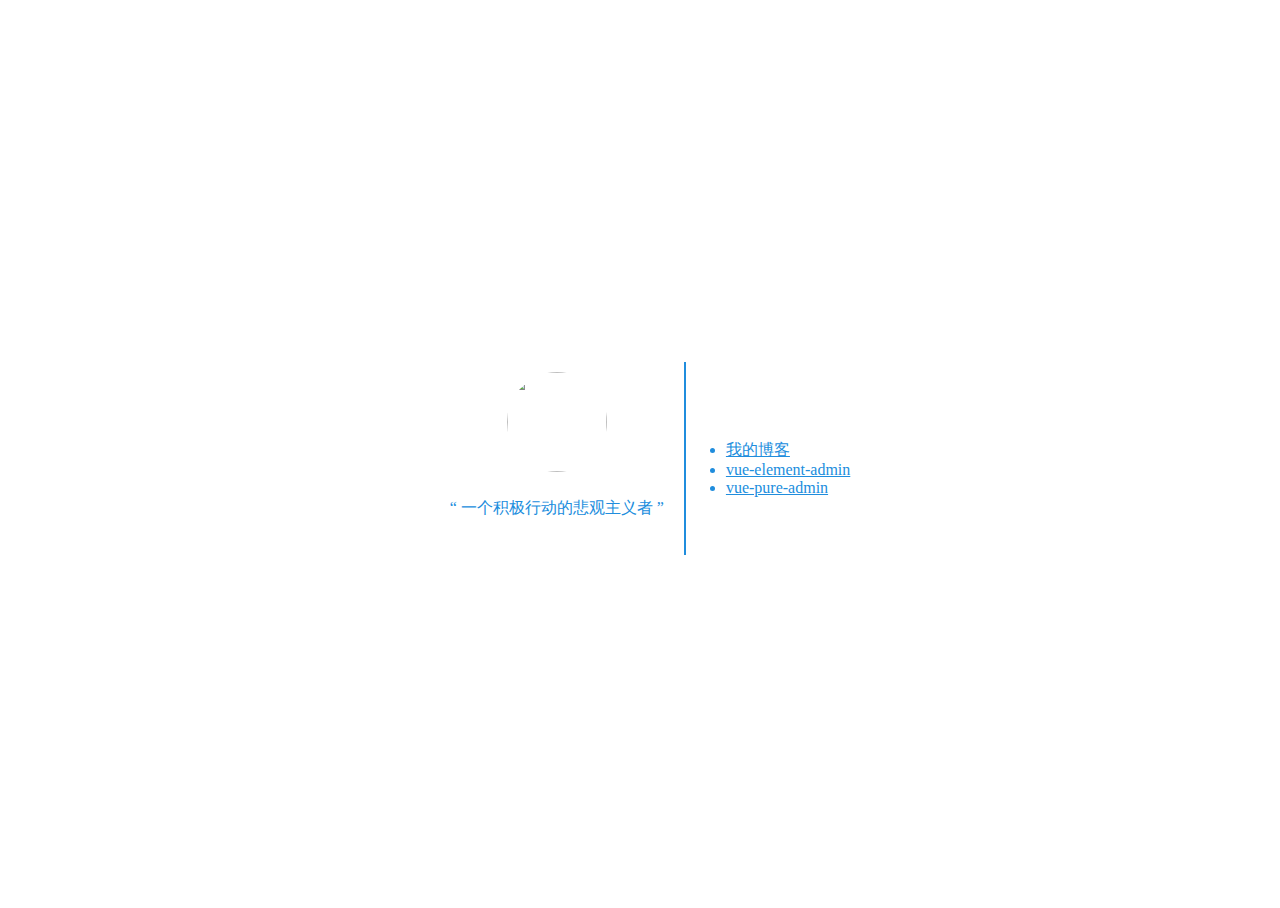
==== commit 87b1faf7: "添加首页" ====
--- a/index.html
+++ b/index.html
@@ -1,310 +1,72 @@
 <!DOCTYPE html>
 <html>
-<head>
-  <meta charset="utf-8">
-  
+    <style type="text/css">
+        html{
+            width: 100vw;
+            height: 100vh;
+        }
+        body{
+            background: url('./assets/images/sea.jpg') no-repeat center center;
+            background-size: 100% 102%;
+            display: flex;
+            justify-content: center;
+            align-items: center;
+            height:100%
+        }
+        .intro{
+            border-right: 2px solid;
+            border-color: #208ddd;
+            padding: 10px;
+            display: flex;
+            flex-direction: column;
+            justify-content: center;
+            align-items: center;
+        }
+        .intro-content{
+            padding: 10px;
+            color: #208ddd;
+        }
+        .article{
+            margin-top: 20px;
+            color: #208ddd;
+        }
+        #intro-icon{
+            border-radius: 50%;
+            height:100px;
+            width: 100px;
+        }
+        a{
+            color: #208ddd;
+        }
+       
+    </style>
+    <header>
+        <title>Super Man</title>
+    </header>
 
-  
-  <title>Tang&#39;s Blog</title>
-  <meta name="viewport" content="width=device-width, initial-scale=1, maximum-scale=1">
-  <meta name="description" content="前端 react 逗猫棒的铲屎官">
-<meta property="og:type" content="website">
-<meta property="og:title" content="Tang&#39;s Blog">
-<meta property="og:url" content="https://tang-jianchao.github.io/blog/index.html">
-<meta property="og:site_name" content="Tang&#39;s Blog">
-<meta property="og:description" content="前端 react 逗猫棒的铲屎官">
-<meta property="og:locale" content="zh_CN">
-<meta property="article:author" content="tangjianchao">
-<meta property="article:tag" content="逗猫棒的铲屎官">
-<meta name="twitter:card" content="summary">
-  
-    <link rel="alternate" href="/blog/atom.xml" title="Tang&#39;s Blog" type="application/atom+xml">
-  
-  
-    <link rel="icon" href="/favicon.png">
-  
-  
-    <link href="//fonts.googleapis.com/css?family=Source+Code+Pro" rel="stylesheet" type="text/css">
-  
-  
-<link rel="stylesheet" href="/blog/css/style.css">
-
-<meta name="generator" content="Hexo 5.4.1"></head>
-
-<body>
-  <div id="container">
-    <div id="wrap">
-      <header id="header">
-  <div id="banner"></div>
-  <div id="header-outer" class="outer">
-    <div id="header-title" class="inner">
-      <h1 id="logo-wrap">
-        <a href="/blog/" id="logo">Tang&#39;s Blog</a>
-      </h1>
-      
-    </div>
-    <div id="header-inner" class="inner">
-      <nav id="main-nav">
-        <a id="main-nav-toggle" class="nav-icon"></a>
-        
-          <a class="main-nav-link" href="/blog/">Home</a>
-        
-          <a class="main-nav-link" href="/blog/archives">Archives</a>
-        
-      </nav>
-      <nav id="sub-nav">
-        
-          <a id="nav-rss-link" class="nav-icon" href="/blog/atom.xml" title="RSS Feed"></a>
-        
-        <a id="nav-search-btn" class="nav-icon" title="搜索"></a>
-      </nav>
-      <div id="search-form-wrap">
-        <form action="//google.com/search" method="get" accept-charset="UTF-8" class="search-form"><input type="search" name="q" class="search-form-input" placeholder="Search"><button type="submit" class="search-form-submit">&#xF002;</button><input type="hidden" name="sitesearch" value="https://tang-jianchao.github.io/blog"></form>
-      </div>
-    </div>
-  </div>
-</header>
-      <div class="outer">
-        <section id="main">
-  
-    <article id="post-搭建个人静态博客站点 " class="article article-type-post" itemscope itemprop="blogPost">
-  <div class="article-meta">
-    <a href="/blog/2022/03/31/%E6%90%AD%E5%BB%BA%E4%B8%AA%E4%BA%BA%E9%9D%99%E6%80%81%E5%8D%9A%E5%AE%A2%E7%AB%99%E7%82%B9%20/" class="article-date">
-  <time datetime="2022-03-31T10:10:31.669Z" itemprop="datePublished">2022-03-31</time>
-</a>
-    
-  </div>
-  <div class="article-inner">
-    
-    
-      <header class="article-header">
-        
-  
-    <h1 itemprop="name">
-      <a class="article-title" href="/blog/2022/03/31/%E6%90%AD%E5%BB%BA%E4%B8%AA%E4%BA%BA%E9%9D%99%E6%80%81%E5%8D%9A%E5%AE%A2%E7%AB%99%E7%82%B9%20/">搭建个人静态博客站点1</a>
-    </h1>
-  
-
-      </header>
-    
-    <div class="article-entry" itemprop="articleBody">
-      
-        <aside>
-    尝试过多种记录笔记的方式，语雀，飞书，Notion， 有道云笔记，typora, gihtub....
-内容零散，不方便集中管理，最后还是回顾质朴.还是一起来写博客,搭个自己的静态站点吧～
-</aside>
-
-<h3 id="GitHub静态站点项目"><a href="#GitHub静态站点项目" class="headerlink" title="GitHub静态站点项目"></a>GitHub静态站点项目</h3><ul>
-<li><p>新建一个以自己 <code>github</code> 名命名的仓库 项目名:  username.github.io</p>
-</li>
-<li><p>把项目拉到本地</p>
-  <figure class="highlight bash"><table><tr><td class="gutter"><pre><span class="line">1</span><br></pre></td><td class="code"><pre><span class="line">git <span class="built_in">clone</span> git@gitxxxx</span><br></pre></td></tr></table></figure>
-</li>
-<li><p>新建 <code>index.html</code> 文件</p>
-</li>
-<li><p>提交更新 访问 <a target="_blank" rel="noopener" href="https://xxx.github.io/">https://xxx.github.io</a></p>
-</li>
-</ul>
-<h3 id="Hexo"><a href="#Hexo" class="headerlink" title="Hexo"></a>Hexo</h3><aside>
-       Hexo 是一个快速、简洁且高效的博客框架。Hexo 使用 [Markdown]
-    (http://daringfireball.net/projects/markdown/)
-（或其他渲染引擎）解析文章，在几秒内，即可利用靓丽的主题生成静态网页。
-</aside>
-
-<p>基本环境:  <a target="_blank" rel="noopener" href="http://nodejs.org/">Node.js</a> (Node.js 版本需不低于 10.13，建议使用 Node.js 12.0 及以上版本)， Git。</p>
-<ul>
-<li><p>安装</p>
-  <figure class="highlight bash"><table><tr><td class="gutter"><pre><span class="line">1</span><br><span class="line">2</span><br><span class="line">3</span><br><span class="line">4</span><br><span class="line">5</span><br><span class="line">6</span><br><span class="line">7</span><br><span class="line">8</span><br></pre></td><td class="code"><pre><span class="line"><span class="comment">#全局安装</span></span><br><span class="line">npm install -g hexo-cli</span><br><span class="line"></span><br><span class="line"><span class="comment">#在已存在的目录或项目中</span></span><br><span class="line">npm install hexo</span><br><span class="line"></span><br><span class="line"><span class="comment">#安装之后执行 </span></span><br><span class="line">hexo</span><br></pre></td></tr></table></figure>
-  <figure class="highlight plaintext"><table><tr><td class="gutter"><pre><span class="line">1</span><br><span class="line">2</span><br><span class="line">3</span><br><span class="line">4</span><br><span class="line">5</span><br><span class="line">6</span><br><span class="line">7</span><br><span class="line">8</span><br><span class="line">9</span><br><span class="line">10</span><br><span class="line">11</span><br><span class="line">12</span><br><span class="line">13</span><br><span class="line">14</span><br><span class="line">15</span><br><span class="line">16</span><br><span class="line">17</span><br><span class="line">18</span><br><span class="line">19</span><br><span class="line">20</span><br><span class="line">21</span><br><span class="line">22</span><br><span class="line">23</span><br><span class="line">24</span><br><span class="line">25</span><br><span class="line">26</span><br><span class="line">27</span><br><span class="line">28</span><br></pre></td><td class="code"><pre><span class="line">Validating config</span><br><span class="line">Usage: hexo &lt;command&gt;</span><br><span class="line"></span><br><span class="line">Commands:</span><br><span class="line">  clean     Remove generated files and cache.</span><br><span class="line">  config    Get or set configurations.</span><br><span class="line">  deploy    Deploy your website.</span><br><span class="line">  generate  Generate static files.</span><br><span class="line">  help      Get help on a command.</span><br><span class="line">  init      Create a new Hexo folder.</span><br><span class="line">  list      List the information of the site</span><br><span class="line">  migrate   Migrate your site from other system to Hexo.</span><br><span class="line">  new       Create a new post.</span><br><span class="line">  publish   Moves a draft post from _drafts to _posts folder.</span><br><span class="line">  render    Render files with renderer plugins.</span><br><span class="line">  server    Start the server.</span><br><span class="line">  version   Display version information.</span><br><span class="line"></span><br><span class="line">Global Options:</span><br><span class="line">  --config  Specify config file instead of using _config.yml</span><br><span class="line">  --cwd     Specify the CWD</span><br><span class="line">  --debug   Display all verbose messages in the terminal</span><br><span class="line">  --draft   Display draft posts</span><br><span class="line">  --safe    Disable all plugins and scripts</span><br><span class="line">  --silent  Hide output on console</span><br><span class="line"></span><br><span class="line">For more help, you can use &#x27;hexo help [command]&#x27; for the detailed information</span><br><span class="line">or you can check the docs: http://hexo.io/docs/</span><br></pre></td></tr></table></figure>
-<p>  能看到上面的内容就是安装成功，能正确执行hexo命令,反之可能需要配置环境变量</p>
-</li>
-<li><p>项目初始化</p>
-  <figure class="highlight bash"><table><tr><td class="gutter"><pre><span class="line">1</span><br><span class="line">2</span><br><span class="line">3</span><br><span class="line">4</span><br><span class="line">5</span><br><span class="line">6</span><br><span class="line">7</span><br><span class="line">8</span><br></pre></td><td class="code"><pre><span class="line"><span class="comment"># 使用hexo初始化项目文件</span></span><br><span class="line">hexo init &lt;folderName&gt; </span><br><span class="line"></span><br><span class="line"><span class="comment"># 切换到项目目录</span></span><br><span class="line"><span class="built_in">cd</span> &lt;folderName&gt;</span><br><span class="line"></span><br><span class="line"><span class="comment"># 安装依赖</span></span><br><span class="line">npm install </span><br></pre></td></tr></table></figure>
-</li>
-<li><p>_config.yml必要的配置</p>
-<table>
-<thead>
-<tr>
-<th>参数</th>
-<th>描述</th>
-</tr>
-</thead>
-<tbody><tr>
-<td>title</td>
-<td>网站主标题</td>
-</tr>
-<tr>
-<td>subtitle</td>
-<td>副标题</td>
-</tr>
-<tr>
-<td>language</td>
-<td>zh-CN</td>
-</tr>
-<tr>
-<td>url</td>
-<td>访问博客的站点名（这里我使用了github的静态服务,所以站点名是 xxx.github.io,下面会介绍github的相关配置)</td>
-</tr>
-<tr>
-<td>deploy</td>
-<td>-type: git                                                 -repo: <a target="_blank" rel="noopener" href="https://github.com/xxx/xxx.github.io.git">https://github.com/xxx/xxx.github.io.git</a>(即github用来发布静态服务的repo的clone http地址)                        -brach: main(一定要是默认分支)</td>
-</tr>
-</tbody></table>
-</li>
-<li><p>疯狂输出</p>
-  <figure class="highlight bash"><table><tr><td class="gutter"><pre><span class="line">1</span><br><span class="line">2</span><br><span class="line">3</span><br><span class="line">4</span><br><span class="line">5</span><br><span class="line">6</span><br><span class="line">7</span><br><span class="line">8</span><br><span class="line">9</span><br><span class="line">10</span><br><span class="line">11</span><br></pre></td><td class="code"><pre><span class="line"><span class="comment"># 目录结构中 文章默认在_posts文件夹里 此时已经有一个 HelloWorld.md 存在</span></span><br><span class="line">.</span><br><span class="line">├── _config.yml</span><br><span class="line">├── package.json</span><br><span class="line">├── scaffolds</span><br><span class="line">├── <span class="built_in">source</span></span><br><span class="line">|   ├── _drafts</span><br><span class="line">|   └── _posts</span><br><span class="line">└── themes</span><br><span class="line"></span><br><span class="line"><span class="comment"># 后续只需要把自己的文章放到 _posts 目录下即可被获取到</span></span><br></pre></td></tr></table></figure>
-</li>
-<li><p>一键发布</p>
-  <figure class="highlight bash"><table><tr><td class="gutter"><pre><span class="line">1</span><br><span class="line">2</span><br></pre></td><td class="code"><pre><span class="line"><span class="comment"># package.json中已经定义好发布脚本</span></span><br><span class="line">npm run deploy </span><br></pre></td></tr></table></figure>
-</li>
-</ul>
-<h3 id="相关资料"><a href="#相关资料" class="headerlink" title="相关资料"></a>相关资料</h3><ul>
-<li><a target="_blank" rel="noopener" href="https://pages.github.com/">github搭建站点</a></li>
-<li><a target="_blank" rel="noopener" href="https://hexo.io/zh-cn/docs/">hexo</a></li>
-</ul>
-
-      
-    </div>
-    <footer class="article-footer">
-      <a data-url="https://tang-jianchao.github.io/blog/2022/03/31/%E6%90%AD%E5%BB%BA%E4%B8%AA%E4%BA%BA%E9%9D%99%E6%80%81%E5%8D%9A%E5%AE%A2%E7%AB%99%E7%82%B9%20/" data-id="cl1g1rsxu0001sn782vht0pb1" class="article-share-link">Share</a>
-      
-      
-    </footer>
-  </div>
-  
-</article>
-
-
-  
-    <article id="post-ts相关" class="article article-type-post" itemscope itemprop="blogPost">
-  <div class="article-meta">
-    <a href="/blog/2022/03/31/ts%E7%9B%B8%E5%85%B3/" class="article-date">
-  <time datetime="2022-03-31T08:31:34.282Z" itemprop="datePublished">2022-03-31</time>
-</a>
-    
-  </div>
-  <div class="article-inner">
-    
-    
-      <header class="article-header">
-        
-  
-    <h1 itemprop="name">
-      <a class="article-title" href="/blog/2022/03/31/ts%E7%9B%B8%E5%85%B3/">TS Summary</a>
-    </h1>
-  
-
-      </header>
-    
-    <div class="article-entry" itemprop="articleBody">
-      
-        <p>内部模块 - 命名空间</p>
-<p>外部模块 - 模块</p>
-<figure class="highlight jsx"><table><tr><td class="gutter"><pre><span class="line">1</span><br><span class="line">2</span><br><span class="line">3</span><br><span class="line">4</span><br><span class="line">5</span><br><span class="line">6</span><br><span class="line">7</span><br><span class="line">8</span><br><span class="line">9</span><br><span class="line">10</span><br><span class="line">11</span><br><span class="line">12</span><br><span class="line">13</span><br><span class="line">14</span><br><span class="line">15</span><br><span class="line">16</span><br><span class="line">17</span><br><span class="line">18</span><br><span class="line">19</span><br><span class="line">20</span><br><span class="line">21</span><br><span class="line">22</span><br><span class="line">23</span><br><span class="line">24</span><br><span class="line">25</span><br><span class="line">26</span><br><span class="line">27</span><br></pre></td><td class="code"><pre><span class="line"><span class="comment">// 一个模块中 如果要导出多个变量可以使用</span></span><br><span class="line"><span class="keyword">export</span> &#123;add, min, ...<span class="keyword">function</span>&#125;</span><br><span class="line"><span class="keyword">import</span> &#123;add, min&#125; <span class="keyword">from</span> <span class="string">&#x27;filePath&#x27;</span></span><br><span class="line"></span><br><span class="line"><span class="comment">//如果该模块中只导出一个对象</span></span><br><span class="line"><span class="keyword">export</span> <span class="keyword">default</span> <span class="title class_">Person</span></span><br><span class="line"><span class="keyword">import</span> <span class="title class_">Person</span> <span class="keyword">from</span> <span class="string">&#x27;filePath&#x27;</span></span><br><span class="line"></span><br><span class="line"><span class="comment">// .js文件重命名为.ts 一些模块不能被识别，可以转换为ts的导入方式，或者声明</span></span><br><span class="line"><span class="comment">//js的写法</span></span><br><span class="line"><span class="keyword">var</span> foo = <span class="built_in">require</span>(<span class="string">&quot;foo&quot;</span>);</span><br><span class="line">foo.<span class="title function_">doStuff</span>();</span><br><span class="line"></span><br><span class="line"><span class="comment">//ts的语句</span></span><br><span class="line"><span class="keyword">import</span> foo = <span class="built_in">require</span>(<span class="string">&quot;foo&quot;</span>);</span><br><span class="line">foo.<span class="title function_">doStuff</span>();</span><br><span class="line"></span><br><span class="line"><span class="comment">//cmd规范导出模块</span></span><br><span class="line"><span class="keyword">function</span> <span class="title function_">foo</span>(<span class="params"></span>) &#123;</span><br><span class="line">    <span class="comment">// ...</span></span><br><span class="line">&#125;</span><br><span class="line"><span class="variable language_">module</span>.<span class="property">exports</span> = foo;</span><br><span class="line"><span class="comment">//使用ts的写法</span></span><br><span class="line"><span class="keyword">function</span> <span class="title function_">foo</span>(<span class="params"></span>) &#123;</span><br><span class="line">    <span class="comment">// ...</span></span><br><span class="line">&#125;</span><br><span class="line"><span class="keyword">export</span> = foo;</span><br></pre></td></tr></table></figure>
-
-<ul>
-<li><p><code>调用时 “!”</code> 的用法</p>
-  <figure class="highlight jsx"><table><tr><td class="gutter"><pre><span class="line">1</span><br><span class="line">2</span><br><span class="line">3</span><br></pre></td><td class="code"><pre><span class="line">declare <span class="keyword">var</span> <span class="attr">foo</span>: string[] | <span class="literal">null</span>;</span><br><span class="line">foo.<span class="property">length</span>;  <span class="comment">// error - &#x27;foo&#x27; is possibly &#x27;null&#x27;</span></span><br><span class="line">foo!.<span class="property">length</span>; <span class="comment">// okay - &#x27;foo!&#x27; just has type &#x27;string[]&#x27;</span></span><br></pre></td></tr></table></figure>
-</li>
-<li><p>用好枚举</p>
-</li>
-</ul>
-<figure class="highlight jsx"><table><tr><td class="gutter"><pre><span class="line">1</span><br></pre></td><td class="code"><pre><span class="line"></span><br></pre></td></tr></table></figure>
-      
-    </div>
-    <footer class="article-footer">
-      <a data-url="https://tang-jianchao.github.io/blog/2022/03/31/ts%E7%9B%B8%E5%85%B3/" data-id="cl1g1rsxo0000sn788gob96sy" class="article-share-link">Share</a>
-      
-      
-    </footer>
-  </div>
-  
-</article>
-
-
-  
-
-
-</section>
-        
-          <aside id="sidebar">
-  
-    
-
-  
-    
-
-  
-    
-  
-    
-  <div class="widget-wrap">
-    <h3 class="widget-title">归档</h3>
-    <div class="widget">
-      <ul class="archive-list"><li class="archive-list-item"><a class="archive-list-link" href="/blog/archives/2022/03/">三月 2022</a></li></ul>
-    </div>
-  </div>
-
-
-  
-    
-  <div class="widget-wrap">
-    <h3 class="widget-title">最新文章</h3>
-    <div class="widget">
-      <ul>
-        
-          <li>
-            <a href="/blog/2022/03/31/%E6%90%AD%E5%BB%BA%E4%B8%AA%E4%BA%BA%E9%9D%99%E6%80%81%E5%8D%9A%E5%AE%A2%E7%AB%99%E7%82%B9%20/">搭建个人静态博客站点1</a>
-          </li>
-        
-          <li>
-            <a href="/blog/2022/03/31/ts%E7%9B%B8%E5%85%B3/">TS Summary</a>
-          </li>
-        
-      </ul>
-    </div>
-  </div>
-
-  
-</aside>
-        
-      </div>
-      <footer id="footer">
-  
-  <div class="outer">
-    <div id="footer-info" class="inner">
-      &copy; 2022 tangjianchao<br>
-      Powered by <a href="http://hexo.io/" target="_blank">Hexo</a>
-    </div>
-  </div>
-</footer>
-    </div>
-    <nav id="mobile-nav">
-  
-    <a href="/blog/" class="mobile-nav-link">Home</a>
-  
-    <a href="/blog/archives" class="mobile-nav-link">Archives</a>
-  
-</nav>
-    
-
-<script src="//ajax.googleapis.com/ajax/libs/jquery/2.0.3/jquery.min.js"></script>
-
-
-  
-<link rel="stylesheet" href="/blog/fancybox/jquery.fancybox.css">
-
-  
-<script src="/blog/fancybox/jquery.fancybox.pack.js"></script>
-
-
-
-
-<script src="/blog/js/script.js"></script>
-
-
-
-
-  </div>
-</body>
-</html>+    <body>
+        <!-- 个人简介 -->
+        <section class="intro">   
+            <img id="intro-icon" src="https://avatars.githubusercontent.com/u/26502777?v=4"/>
+            <p class="intro-content">
+                “ 一个积极行动的悲观主义者 ”
+            </p>
+        </section>
+       <!-- 文章 -->
+        <section class="article">
+        <ul>
+            <li>
+                <a href="http://tang-jianchao.github.io/blog">我的博客</a>
+            </li>
+            <li>
+                <a href="http://tang-jianchao.github.io/vue-element-admin">vue-element-admin</a>
+            </li>
+            <li>
+                <a href="http://tang-jianchao.github.io/vue-pure-admin">vue-pure-admin</a>
+            </li>
+        </ul>
+       </section>  
+    </body>
+</html>
+<script>
+</script>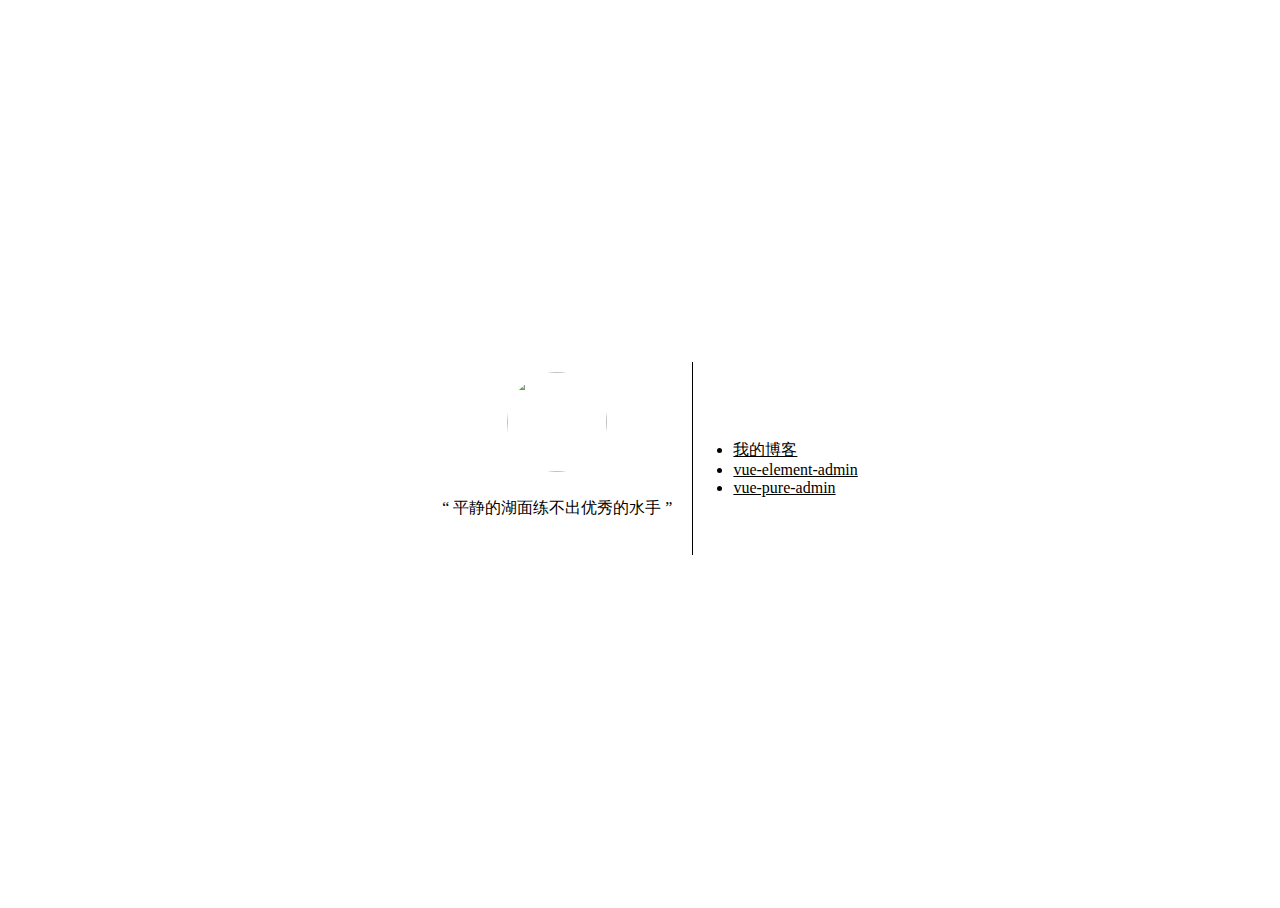
==== commit 46d98758: "添加跳转" ====
--- a/index.html
+++ b/index.html
@@ -14,8 +14,8 @@
             height:100%
         }
         .intro{
-            border-right: 2px solid;
-            border-color: #208ddd;
+            border-right: 1px solid;
+            /* border-color: #999999; */
             padding: 10px;
             display: flex;
             flex-direction: column;
@@ -24,19 +24,20 @@
         }
         .intro-content{
             padding: 10px;
-            color: #208ddd;
+            /* color: #208ddd; */
         }
         .article{
             margin-top: 20px;
-            color: #208ddd;
+            /* color: #208ddd; */
         }
         #intro-icon{
             border-radius: 50%;
             height:100px;
             width: 100px;
+            cursor: pointer;
         }
         a{
-            color: #208ddd;
+            color: black;
         }
        
     </style>
@@ -49,7 +50,7 @@
         <section class="intro">   
             <img id="intro-icon" src="https://avatars.githubusercontent.com/u/26502777?v=4"/>
             <p class="intro-content">
-                “ 一个积极行动的悲观主义者 ”
+                “ 平静的湖面练不出优秀的水手 ”
             </p>
         </section>
        <!-- 文章 -->
@@ -68,5 +69,9 @@
        </section>  
     </body>
 </html>
+<script src="./assets/js/tools.js"></script>
 <script>
+    $('intro-icon').click(() => {
+        window.open('https://github.com/Tang-jianchao')
+    })
 </script>